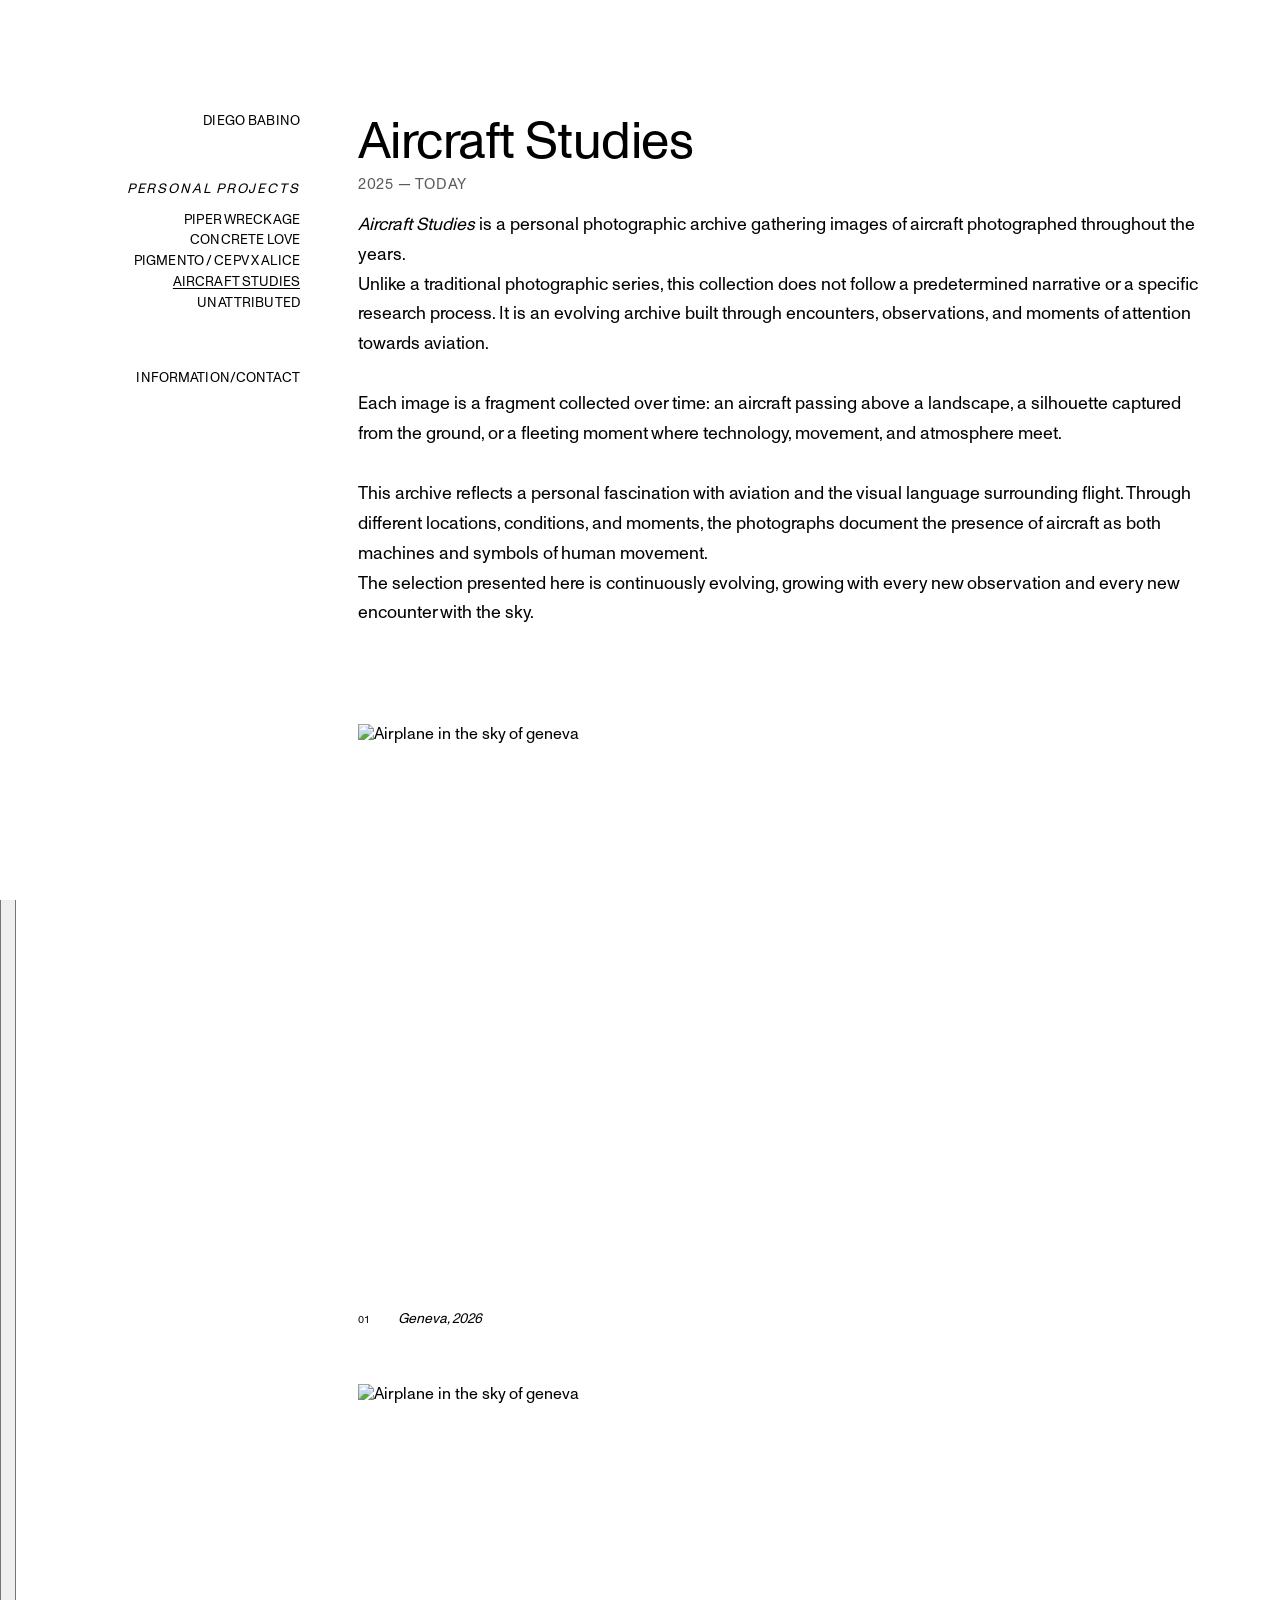
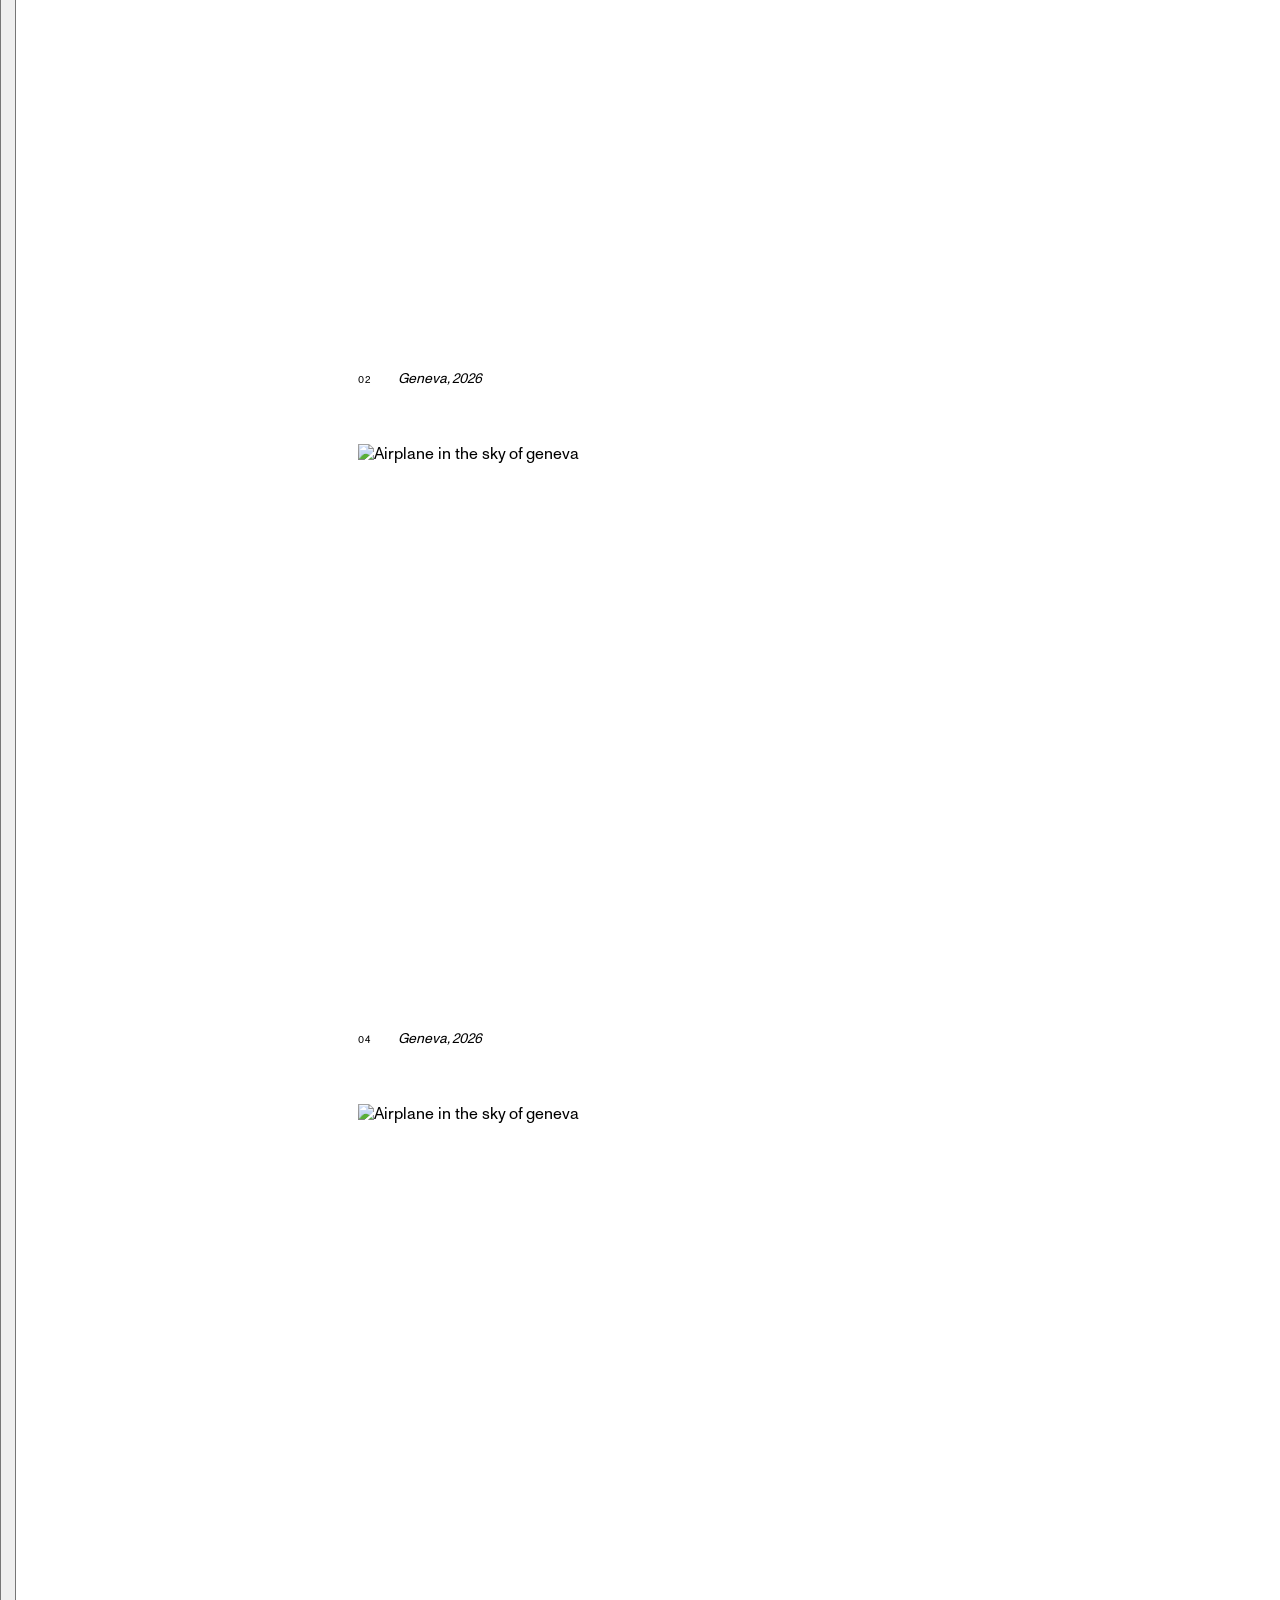
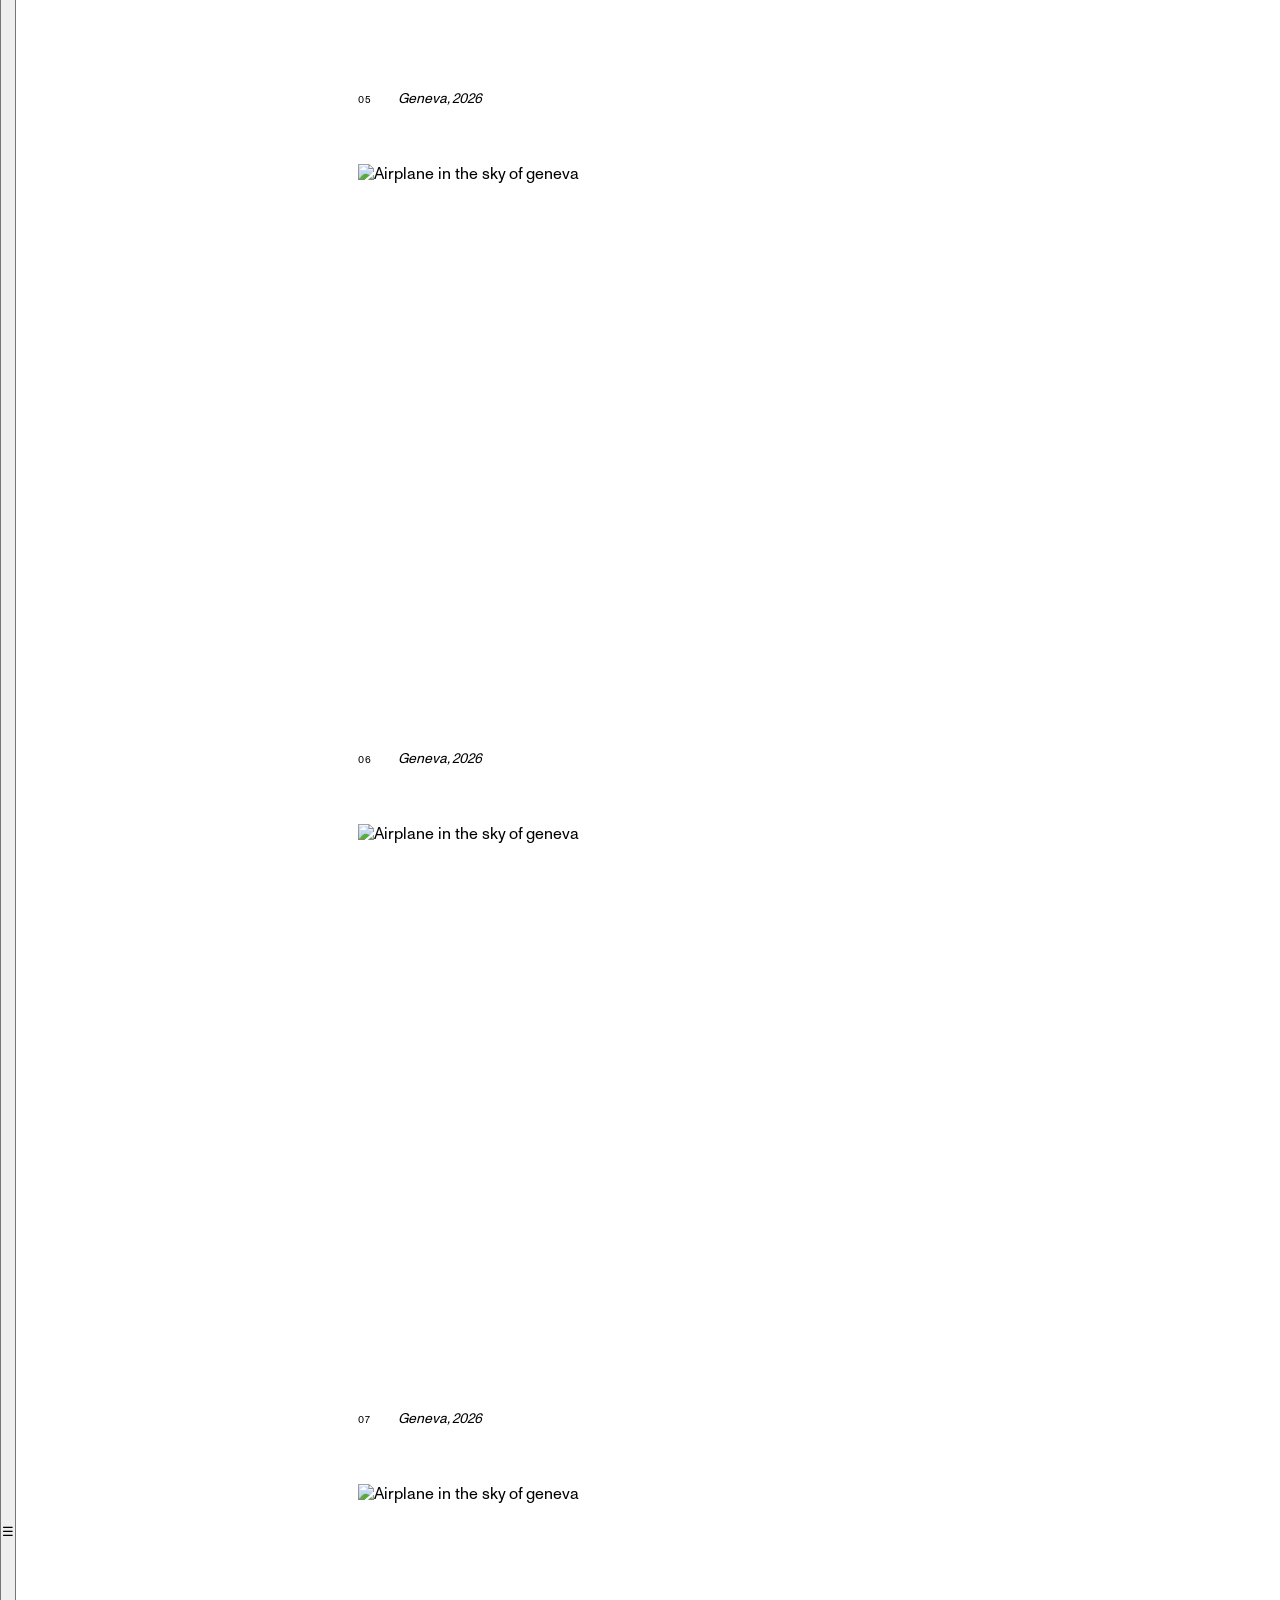
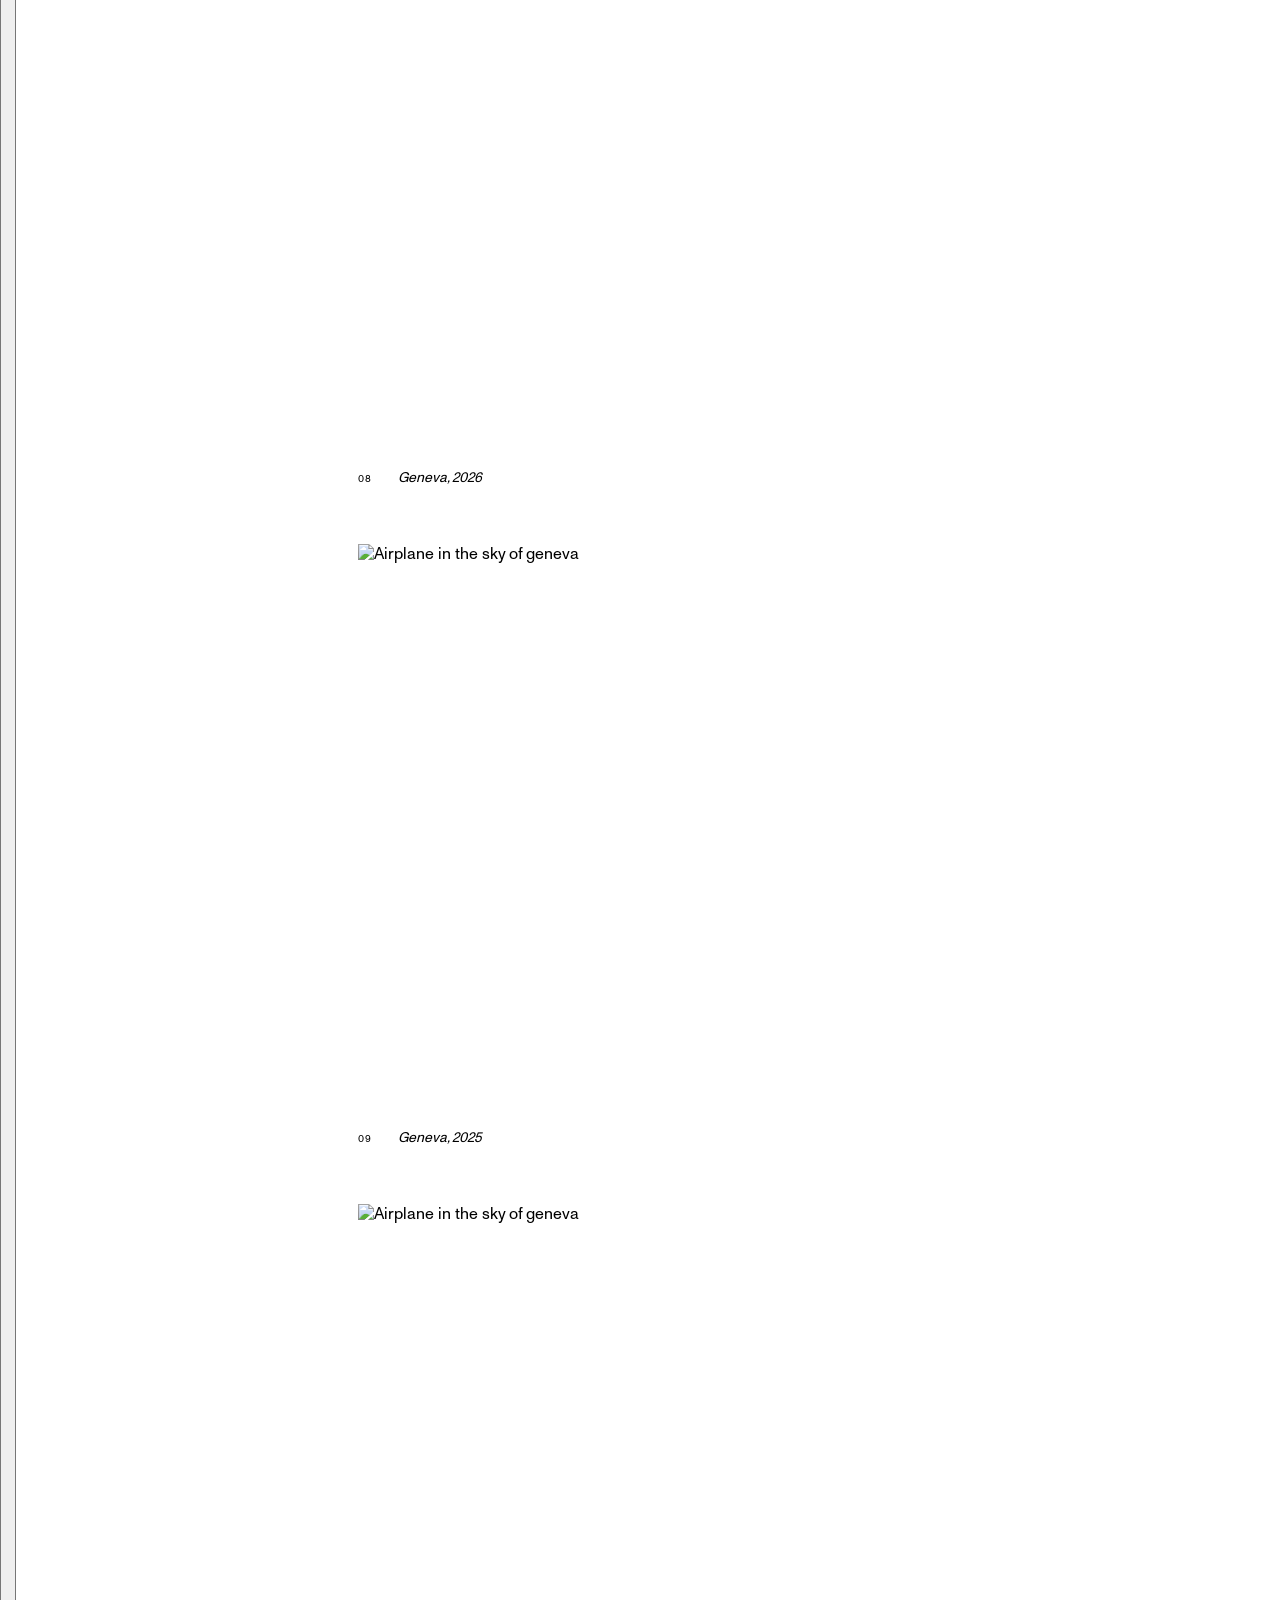
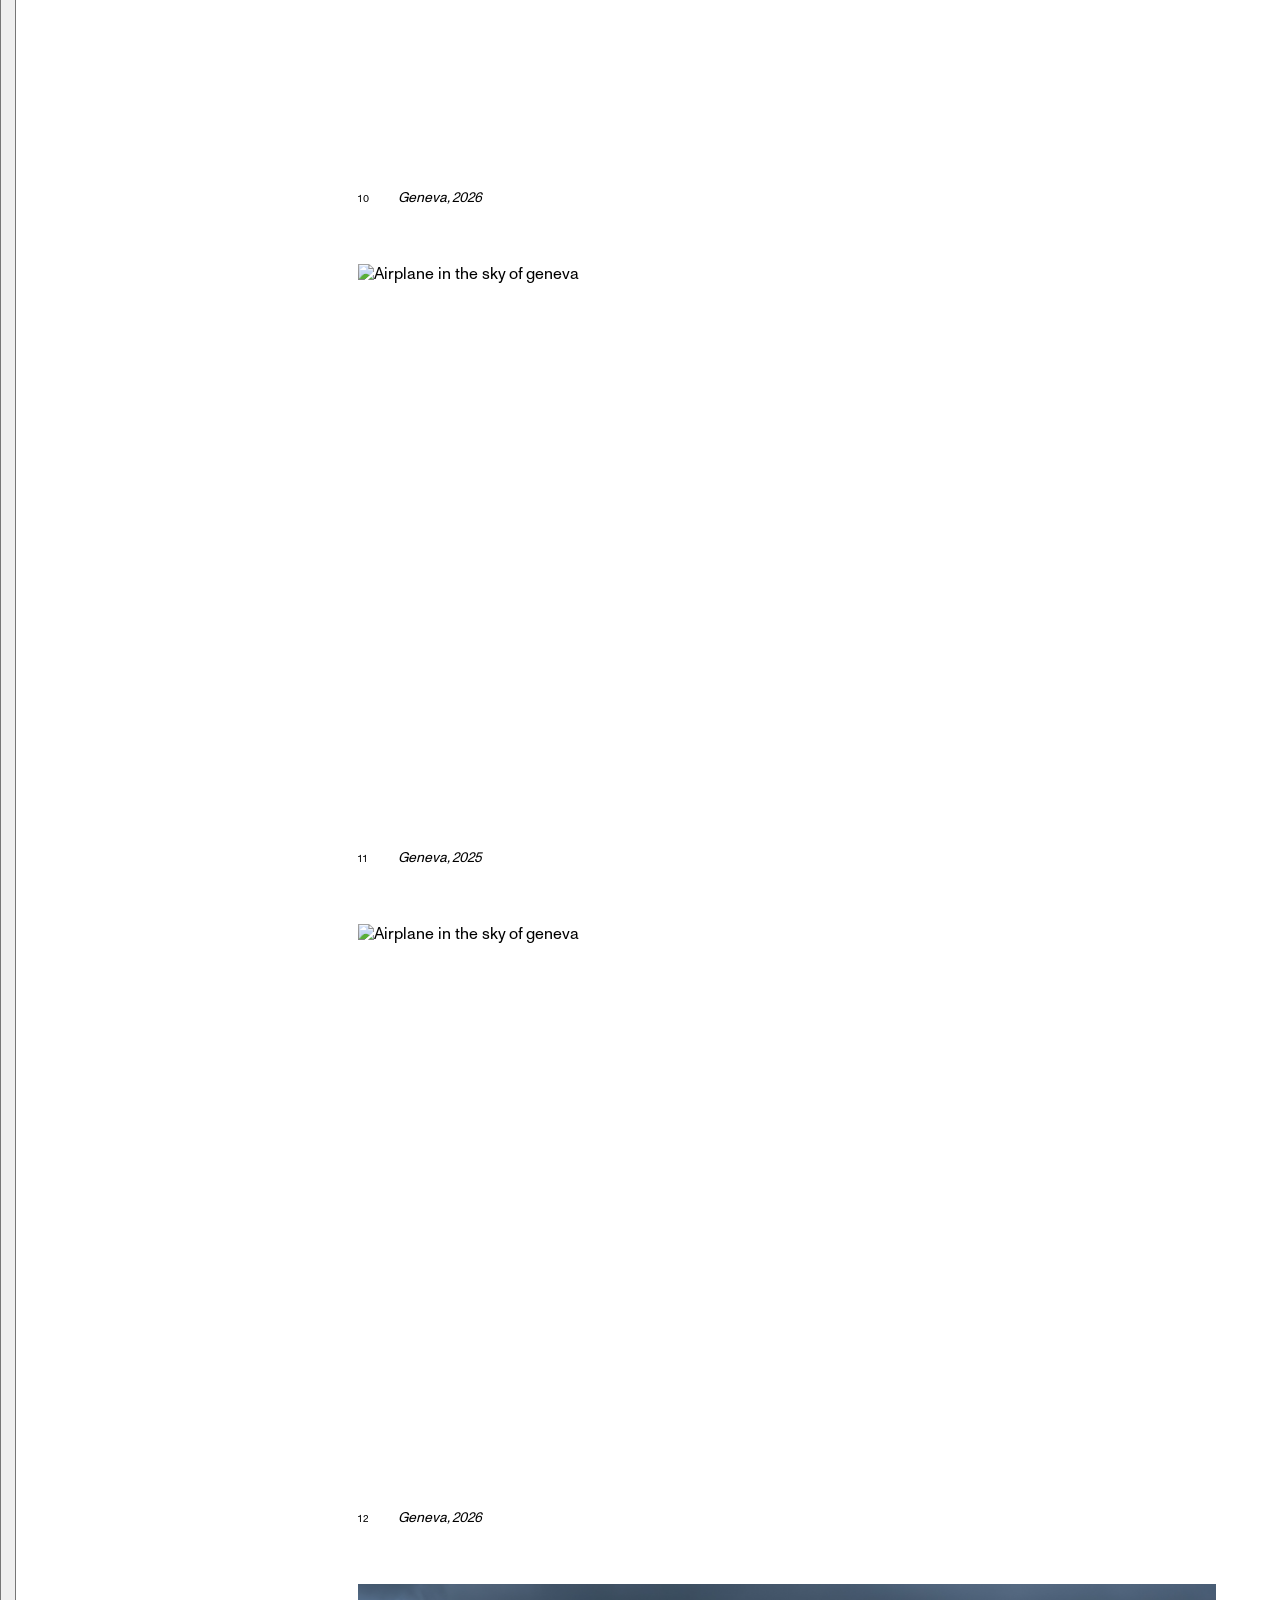
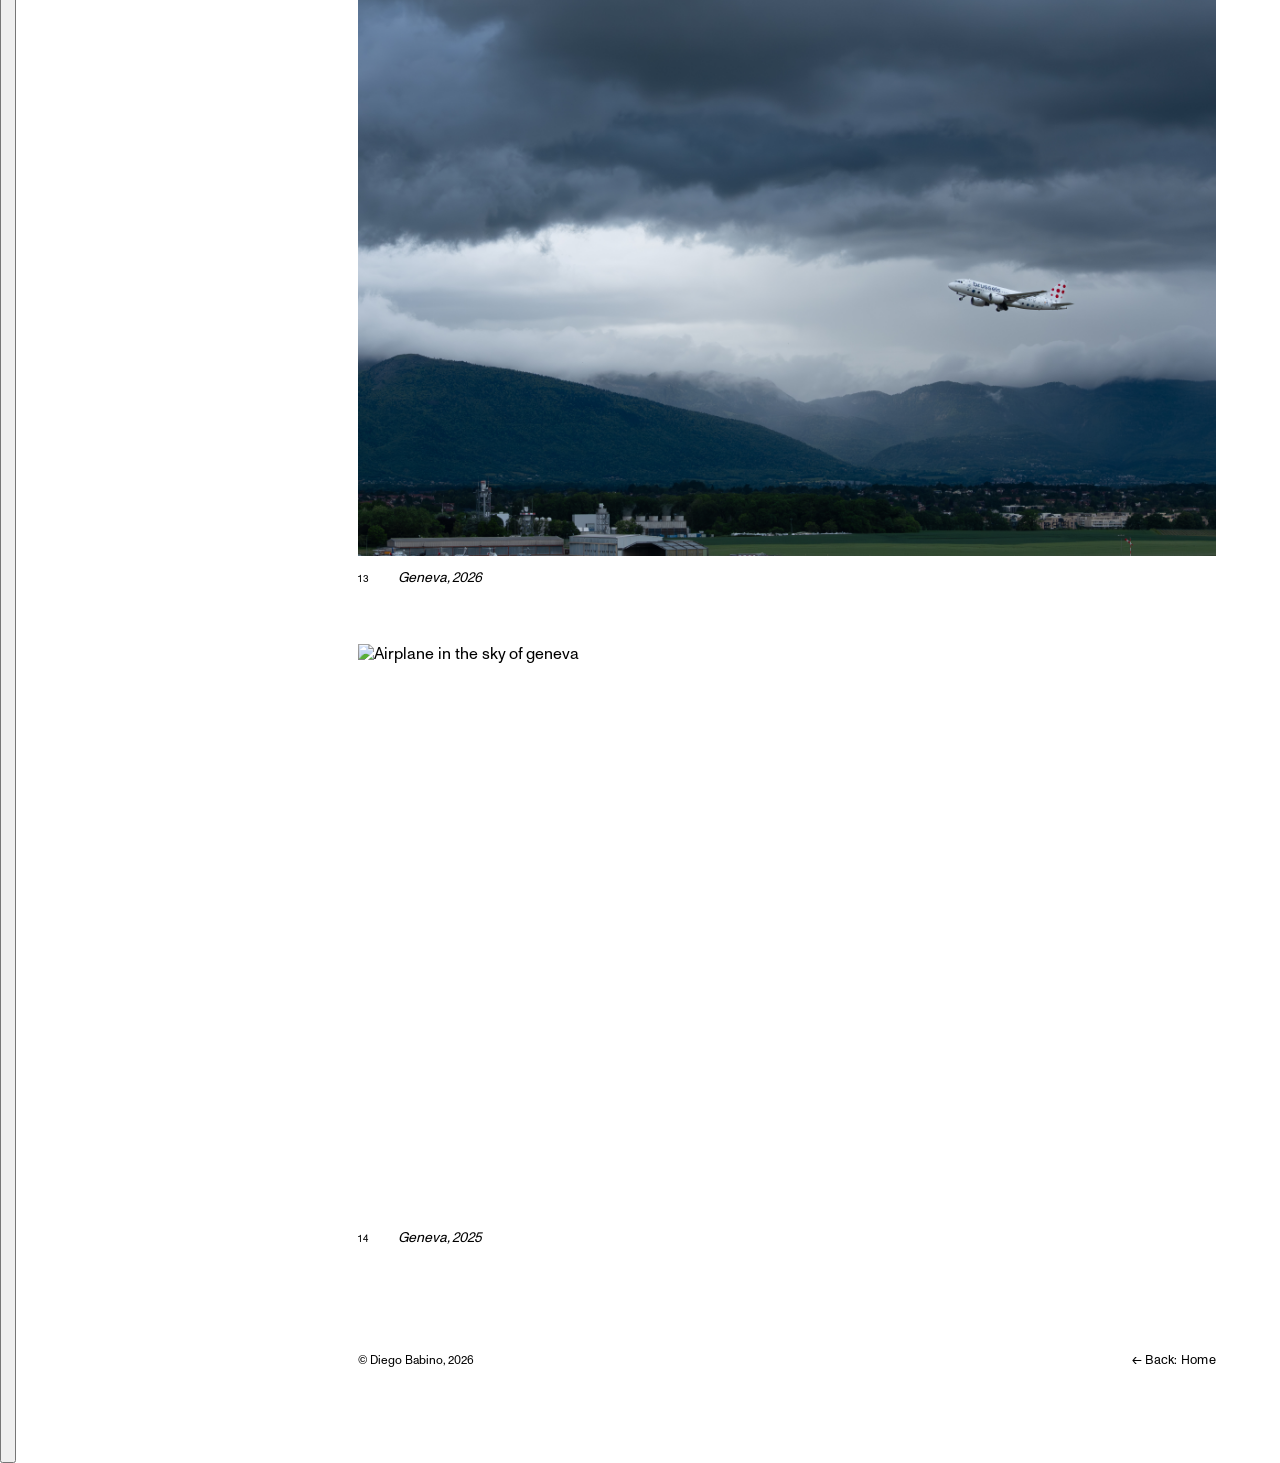
==== aircraft_studies.html @ 3a49152a "update3" ====
<!DOCTYPE html>
<html lang="en">

<head>
    <meta charset="UTF-8" />
    <meta name="viewport" content="width=device-width, initial-scale=1.0" />
    <link rel="icon" href="/IMG/favicon.ico" type="image/x-icon">

    <title>Diego Babino / Aircraft Studies — Personal aviation archive</title>

    <meta name="description"
        content="Aircraft Studies is a personal photographic archive by Diego Babino documenting aircraft observed and photographed over time. A collection of images exploring aviation as a visual encounter between machines, movement, and landscapes." />

    <meta name="keywords"
        content="Aircraft Studies, Diego Babino, aviation photography, aircraft photography, plane spotting, aircraft archive, airplane photography, flight photography, aviation history, Geneva Airport, Geneva aviation, Swiss photographer, visual archive, aircraft observation, aviation culture" />

    <meta name="author" content="Diego Babino" />

    <meta property="og:title" content="Aircraft Studies — Personal aviation archive by Diego Babino" />
    <meta property="og:description"
        content="A personal archive of aircraft photographs collected over time, documenting encounters with aviation through different locations, moments, and perspectives." />
    <meta property="og:type" content="article" />
    <meta property="og:url" content="https://ushinaya.com/aircraft_studies.html" />
    <meta property="og:image" content="https://ushinaya.com/IMG/aircraftStudies/08.jpg" />

    <meta name="twitter:card" content="summary_large_image" />
    <meta name="twitter:title" content="Aircraft Studies — Personal aviation archive by Diego Babino" />
    <meta name="twitter:description"
        content="A photographic archive documenting aircraft encounters, plane spotting moments, and the visual presence of aviation over time." />
    <meta name="twitter:image" content="https://ushinaya.com/IMG/aircraftStudies/08.jpg" />

    <link rel="stylesheet" href="style.css" />
</head>

<body>

    <!-- LEFT NAV -->
    <button class="menu-toggle">☰</button>
    <div id="nav-container"></div>



    <main class="main">

        <header class="project-header">
            <h1 class="project-title">Aircraft Studies</h1>
            <p class="project-year">2025 — Today</p>

            <br>

            <section class="project-intro" style="font-family: font;">
                <p>
                    <i>Aircraft Studies</i> is a personal photographic archive gathering
                    images of aircraft photographed throughout the years.

                    <br>

                    Unlike a traditional photographic series, this collection does not
                    follow a predetermined narrative or a specific research process.
                    It is an evolving archive built through encounters, observations,
                    and moments of attention towards aviation.

                    <br><br>

                    Each image is a fragment collected over time: an aircraft passing
                    above a landscape, a silhouette captured from the ground, or a
                    fleeting moment where technology, movement, and atmosphere meet.

                    <br><br>

                    This archive reflects a personal fascination with aviation and the
                    visual language surrounding flight. Through different locations,
                    conditions, and moments, the photographs document the presence of
                    aircraft as both machines and symbols of human movement.

                    <br>

                    The selection presented here is continuously evolving, growing with
                    every new observation and every new encounter with the sky.
                </p>
            </section>
        </header>

        <div class="photo-series">

            <figure class="photo-block photo-block--full">
                <img src="/IMG/aircraftStudies/1.jpg" alt="Airplane in the sky of geneva" loading="lazy" />
                <figcaption>
                    <span class="caption-num">01</span>
                    <span class="caption-text">Geneva, 2026</span>
                </figcaption>
            </figure>

            <figure class="photo-block photo-block--full">
                <img src="/IMG/aircraftStudies/2.jpg" alt="Airplane in the sky of geneva" loading="lazy" />
                <figcaption>
                    <span class="caption-num">02</span>
                    <span class="caption-text">Geneva, 2026</span>
                </figcaption>
            </figure>

            <figure class="photo-block photo-block--full">
                <img src="/IMG/aircraftStudies/4.jpg" alt="Airplane in the sky of geneva" loading="lazy" />
                <figcaption>
                    <span class="caption-num">04</span>
                    <span class="caption-text">Geneva, 2026</span>
                </figcaption>
            </figure>

            <figure class="photo-block photo-block--full">
                <img src="/IMG/aircraftStudies/5.jpg" alt="Airplane in the sky of geneva" loading="lazy" />
                <figcaption>
                    <span class="caption-num">05</span>
                    <span class="caption-text">Geneva, 2026</span>
                </figcaption>
            </figure>

            <figure class="photo-block photo-block--full">
                <img src="/IMG/aircraftStudies/6.jpg" alt="Airplane in the sky of geneva" loading="lazy" />
                <figcaption>
                    <span class="caption-num">06</span>
                    <span class="caption-text">Geneva, 2026</span>
                </figcaption>
            </figure>

            <figure class="photo-block photo-block--full">
                <img src="/IMG/aircraftStudies/7.jpg" alt="Airplane in the sky of geneva" loading="lazy" />
                <figcaption>
                    <span class="caption-num">07</span>
                    <span class="caption-text">Geneva, 2026</span>
                </figcaption>
            </figure>

            <figure class="photo-block photo-block--full">
                <img src="/IMG/aircraftStudies/8.jpg" alt="Airplane in the sky of geneva" loading="lazy" />
                <figcaption>
                    <span class="caption-num">08</span>
                    <span class="caption-text">Geneva, 2026</span>
                </figcaption>
            </figure>

            <figure class="photo-block photo-block--full">
                <img src="/IMG/aircraftStudies/9.jpg" alt="Airplane in the sky of geneva" loading="lazy" />
                <figcaption>
                    <span class="caption-num">09</span>
                    <span class="caption-text">Geneva, 2025</span>
                </figcaption>
            </figure>

            <figure class="photo-block photo-block--full">
                <img src="/IMG/aircraftStudies/10.jpg" alt="Airplane in the sky of geneva" loading="lazy" />
                <figcaption>
                    <span class="caption-num">10</span>
                    <span class="caption-text">Geneva, 2026</span>
                </figcaption>
            </figure>

            <figure class="photo-block photo-block--full">
                <img src="/IMG/aircraftStudies/11.jpg" alt="Airplane in the sky of geneva" loading="lazy" />
                <figcaption>
                    <span class="caption-num">11</span>
                    <span class="caption-text">Geneva, 2025</span>
                </figcaption>
            </figure>

            <figure class="photo-block photo-block--full">
                <img src="/IMG/aircraftStudies/15.jpg" alt="Airplane in the sky of geneva" loading="lazy" />
                <figcaption>
                    <span class="caption-num">12</span>
                    <span class="caption-text">Geneva, 2026</span>
                </figcaption>
            </figure>

            </figure>
            <figure class="photo-block photo-block--full">
                <img src="/IMG/aircraftStudies/23.jpg" alt="Airplane in the sky of geneva" loading="lazy" />
                <figcaption>
                    <span class="caption-num">13</span>
                    <span class="caption-text">Geneva, 2026</span>
                </figcaption>
            </figure>
            <figure class="photo-block photo-block--full">
                <img src="/IMG/aircraftStudies/24.png" alt="Airplane in the sky of geneva" loading="lazy" />
                <figcaption>
                    <span class="caption-num">14</span>
                    <span class="caption-text">Geneva, 2025</span>
                </figcaption>
            </figure>
        </div>


        <footer class="project-footer">
            <span>© Diego Babino, 2026</span>
            <a href="index.html" class="next-project">← Back: Home</a>
        </footer>

    </main>

</body>
<script src="main.js"></script>

</html>
---- style.css ----
/* ─────────────────────────────────────────────
   DIEGO ROTA — PORTFOLIO
   Editorial minimal. Inspired by Pieter Hugo.
   ───────────────────────────────────────────── */

@font-face {
  font-family: font; /* set name */
  src: url(/font/MonumentGrotesk-Regular.otf); /* url of the font */
}
* {
   font-family: font;
}
:root {
  --bg: #ffffff;
  --fg: #000000;
  --fg-muted: #000000;
  --fg-year: #5c5b5b;
  --fg-faint: #000000;
  --accent: #000000;
  --nav-width: 300px;
  --gap: 2rem;
}

*, *::before, *::after {
  box-sizing: border-box;
  margin: 0;
  padding: 0;
}

html {
  font-size: 16px;
  scroll-behavior: smooth;
}

p {
  font-family: font;
}

body {
  background: var(--bg);
  color: var(--fg);
  font-family: font;
  font-weight: 300;
  display: flex;
  min-height: 100vh;
}

/* ── IMAGES ─────────────────────────────────── */
img {
  display: block;
  width: 100%;
  height: auto;
  object-fit: cover;
}

a {
  color: inherit;
  text-decoration: none;
}

/* ── SIDENAV ─────────────────────────────────── */
.sidenav {
position: fixed;
top: 0;
left: 0;
width: var(--nav-width);
height: 100vh;
padding-top:7rem;
display: flex;
flex-direction: column;
background: var(--bg);
z-index: 100;
overflow-y: auto;
align-items: flex-end;
justify-content: flex-start;
}

.sidenav__top {
  margin-bottom: 3rem;
text-align: right;
 
}

p {
  font-size: 1.10rem;
}

.sidenav__name {
  display: block;
  font-family: font;
  font-size: 0.85rem;
  font-weight: 500;
  letter-spacing: 0.01em;
  line-height: 1.2;
  color: var(--fg);
  margin-bottom: 0.25rem;
 text-align: right;
 
  
}

.sidenav__name:hover {
  opacity: 0.6;
}

.sidenav__title {
  font-family: font;
    font-size: 0.85rem;
  color: var(--fg-muted);
  text-transform: uppercase;
  letter-spacing: 0.12em;
  font-weight: 400;

}

.sidenav__projects,
.sidenav__meta {
  list-style: none;
}

.sidenav__projects {
  flex: 1;
text-align: right;
}

.sidenav__section-label {
   font-size: 0.85rem;
  text-transform: uppercase;
  letter-spacing: 0.14em;
  color: var(--fg-faint);
  font-weight: 400;
  margin-bottom: 0.75rem;
    font-style: italic;
}

.sidenav__projects li a,
.sidenav__meta li a {
  display: block;
  font-family: font;
    font-size: 0.85rem;
  color: var(--fg-muted);
    padding: 0.15rem 0;
  font-weight: 300;
  letter-spacing: 0.01em;
  transition: color 0.15s ease;
}

.sidenav__projects li a:hover,
.sidenav__meta li a:hover {
  color: var(--fg-year);
}

.sidenav__projects li a.active,
.sidenav__meta li a.active {
  color: var(--fg);
  font-weight: 400;
}

.sidenav__meta {
  margin-top: auto;
  padding-top: 2rem;

}

.sidenav a.active {
  text-decoration: underline;
  text-underline-offset: 0.15em;
}
/* ── MAIN ─────────────────────────────────────── */
.main {
  margin-left: var(--nav-width);
  flex: 1;
  padding: 3.5rem 5vw 6rem calc(2vw + 1rem);
  max-width: 1200px;
  padding-top: 7rem;
  
}

/* ── PROJECT HEADER ─────────────────────────── */
.project-header {
  margin-bottom: 1.5rem;
}

.project-title {
  font-family: font;
  font-size: clamp(2rem, 4vw, 3.2rem);
  font-weight: 400;
  letter-spacing: -0.01em;
  line-height: 1.1;
  color: var(--fg);
}

.project-year {
  font-family: font;
  font-size: 0.95rem;
  color: var(--fg-year);
  margin-top: 0.4rem;
  letter-spacing: 0.06em;
  text-transform: uppercase;
}

/* ── PROJECT INTRO ─────────────────────────── */
.project-intro {
  max-width: 1280px;
  margin-bottom: 3.5rem;
  padding-bottom: 2.5rem;

  font-family: font;
}

.project-intro p {
  font-family: font;
  font-size: 1.1rem;
  line-height: 1.7;
  color: var(--fg-muted);
  
}


/* ── PHOTO SERIES ─────────────────────────── */
.photo-series {
  display: flex;
  flex-direction: column;
  gap: 3.5rem;
  align-items: left;

}

.vertical-block {
  display:flex;
  flex-direction:row;
  gap: 4rem;
}

/* ── PHOTO BLOCKS ─────────────────────────── */
.photo-block {
  display: flex;
  flex-direction: column;
 
}

.photo-block img {
  transition: opacity 0.3s ease;
}

.photo-block img:hover {
  opacity: 0.7;
}

/* Full width */
.photo-block--full {
  width: 100%;
}

.photo-block--full img {
  aspect-ratio: 3/2;
  
}

/* Medium, left-aligned */
.photo-block--medium {
  width: 62%;
}

.photo-block--medium img {
  aspect-ratio: 4/3;
}

/* Medium, right-aligned */
.photo-block--medium.offset-right {
  align-self: flex-end;
}

/* Portrait */
.photo-block--portrait {
  width: 47%;
  align-self: left;

}

/* Portrait */
.photo-block--portrait-- {
  width: 47%;
  align-self: left;

}

.photo-block--portrait img {
  aspect-ratio: 3/4;
  
}

/* Wide (between full and medium) */
.photo-block--wide {
  width: 80%;
}

.photo-block--wide img {
  aspect-ratio: 16/9;
}

/* ── CAPTIONS ─────────────────────────────── */
figcaption {
  display: flex;
  align-items: baseline;
  gap: 1rem;
  margin-top: 0.75rem;
}

.caption-num {
  font-family: font;
  font-size: 0.65rem;
  color: var(--fg-faint);
  letter-spacing: 0.1em;
  font-weight: 400;
  min-width: 1.5rem;
}

.caption-text {
  font-family: font;
  font-size: 0.88rem;
  color: var(--fg-muted);
  font-style: italic;
  line-height: 1.4;
}

/* ── PROJECT FOOTER ─────────────────────── */
.project-footer {
  margin-top: 5rem;
  padding-top: 1.5rem;
 
  display: flex;
  justify-content: space-between;
  align-items: center;
  font-family: font;
  font-size: 0.75rem;
  color: var(--fg-faint);
}

.next-project {
  color: var(--fg);
  font-size: 0.8rem;
  letter-spacing: 0.02em;
  transition: opacity 0.15s;
}

.next-project:hover {
  opacity: 0.5;
}

/* ── INFO PAGE ─────────────────────────────── */
.main--info {
  padding-top: 4rem;
  
}

.info-grid {
  display: grid;
  grid-template-columns: 600px 1fr;
  gap: 4vw;
  align-items: start;
  
}


.info-content {
  padding-top: 2.5rem;
}

.info-section {
  margin-bottom: 2.5rem;
  padding-bottom: 2rem;
 
}

.info-section:last-child {
  border-bottom: none;
}

.info-section h2 {
  font-family: font;
  font-size: 2rem;
  font-weight: 400;
  margin-bottom: 1rem;
  letter-spacing: -0.01em;
}

.info-section h3 {
  font-family: font;
  font-size: 1rem;
  text-transform: uppercase;
  letter-spacing: 0.14em;
  color: var(--fg-faint);
  font-weight: 400;
  margin-bottom: 0.8rem;
  font-style: underline;
  
}

.info-section p {
  font-family: font;
  font-size: 1.05rem;
  line-height: 1.75;
  color: var(--fg-muted);
  max-width: 500px;
  margin-bottom: 0.75rem;
}

.info-section p:last-child {
  margin-bottom: 0;
}

.info-list {
  list-style: none;
  font-family: font;
  font-size: 1rem;
  color: var(--fg-muted);
  line-height: 1.85;
}

.info-section--contact a {
  font-family: font;
  font-size: 0.9rem;
  color: var(--fg);
  font-weight: 300;
 
  padding-bottom: 1px;
  transition: border-color 0.15s, opacity 0.15s;
}

.info-section--contact a:hover {
  opacity: 0.5;
  border-color: transparent;
}

.info-section--note p {
  font-size: 0.82rem;
  color: var(--fg-faint);
  font-style: italic;
}

/* ── SCROLL FADE IN ─────────────────────────── */
.photo-block {
  opacity: 0;
  transform: translateY(18px);
  animation: fadeUp 0.6s ease forwards;
}

.photo-block:nth-child(1) { animation-delay: 0.05s; }
.photo-block:nth-child(2) { animation-delay: 0.15s; }
.photo-block:nth-child(3) { animation-delay: 0.25s; }
.photo-block:nth-child(4) { animation-delay: 0.35s; }
.photo-block:nth-child(5) { animation-delay: 0.45s; }
.photo-block:nth-child(6) { animation-delay: 0.55s; }

@keyframes fadeUp {
  to {
    opacity: 1;
    transform: translateY(0);
  }
}

/* ── RESPONSIVE ─────────────────────────────── */
@media (max-width: 900px) {
  :root {
    --nav-width: 180px;
  }
.vertical-block,
  .photo-block--medium,
  .photo-block--portrait,
  .photo-block--wide {
    width: 100%;
    align-self: auto;
  }

  .info-grid {
    grid-template-columns: 1fr;
  }

  .info-portrait {
    max-width: 280px;
  }
}

@media (max-width: 640px) {
  body {
    flex-direction: column;
  }

  @media (max-width: 640px) {

  .sidenav {
    position: fixed;
    top: 0;
    left: -100%;
    width: 100%;
    height: 100vh;
    background: white;
    z-index: 999;
    padding: 2rem;
    transition: left 0.3s ease;
    display: flex;
    flex-direction: column;
    align-items: flex-start;
  }

  .sidenav.open {
    left: 0;
  }

  .main {
    margin-left: 0;
    padding: 2rem 1.25rem 4rem;
  }

  .menu-toggle {
    position: fixed;
    top: 1rem;
    left: 1rem;
    z-index: 1000;
    font-size: 2rem;
    cursor: pointer;
    background: none;
    border: none;
    color: black;
  }

}

  .sidenav__top {
    margin-bottom: 0;
      padding-top: 2rem;
       align-items: left;
    text-align: left;
  }
  .sidenav__name {
       align-items: left;
    text-align: left;
  }

  .sidenav__projects,
  .sidenav__meta {
    padding-top: 1rem;
    display: flex;
    flex-direction: column;
    flex-wrap: wrap;
    gap: 0.25rem 1rem;
    align-items: left;
    text-align: left;
  }

  .sidenav__section-label {
    display: none;
  }

  .sidenav__meta {
    margin-top: 0;
    padding-top: 0;
    border-top: none;
     align-items: left;
    text-align: left;
  }

  .main {
    margin-left: 0;
    padding: 5rem 1.25rem 4rem;
   
  }
}
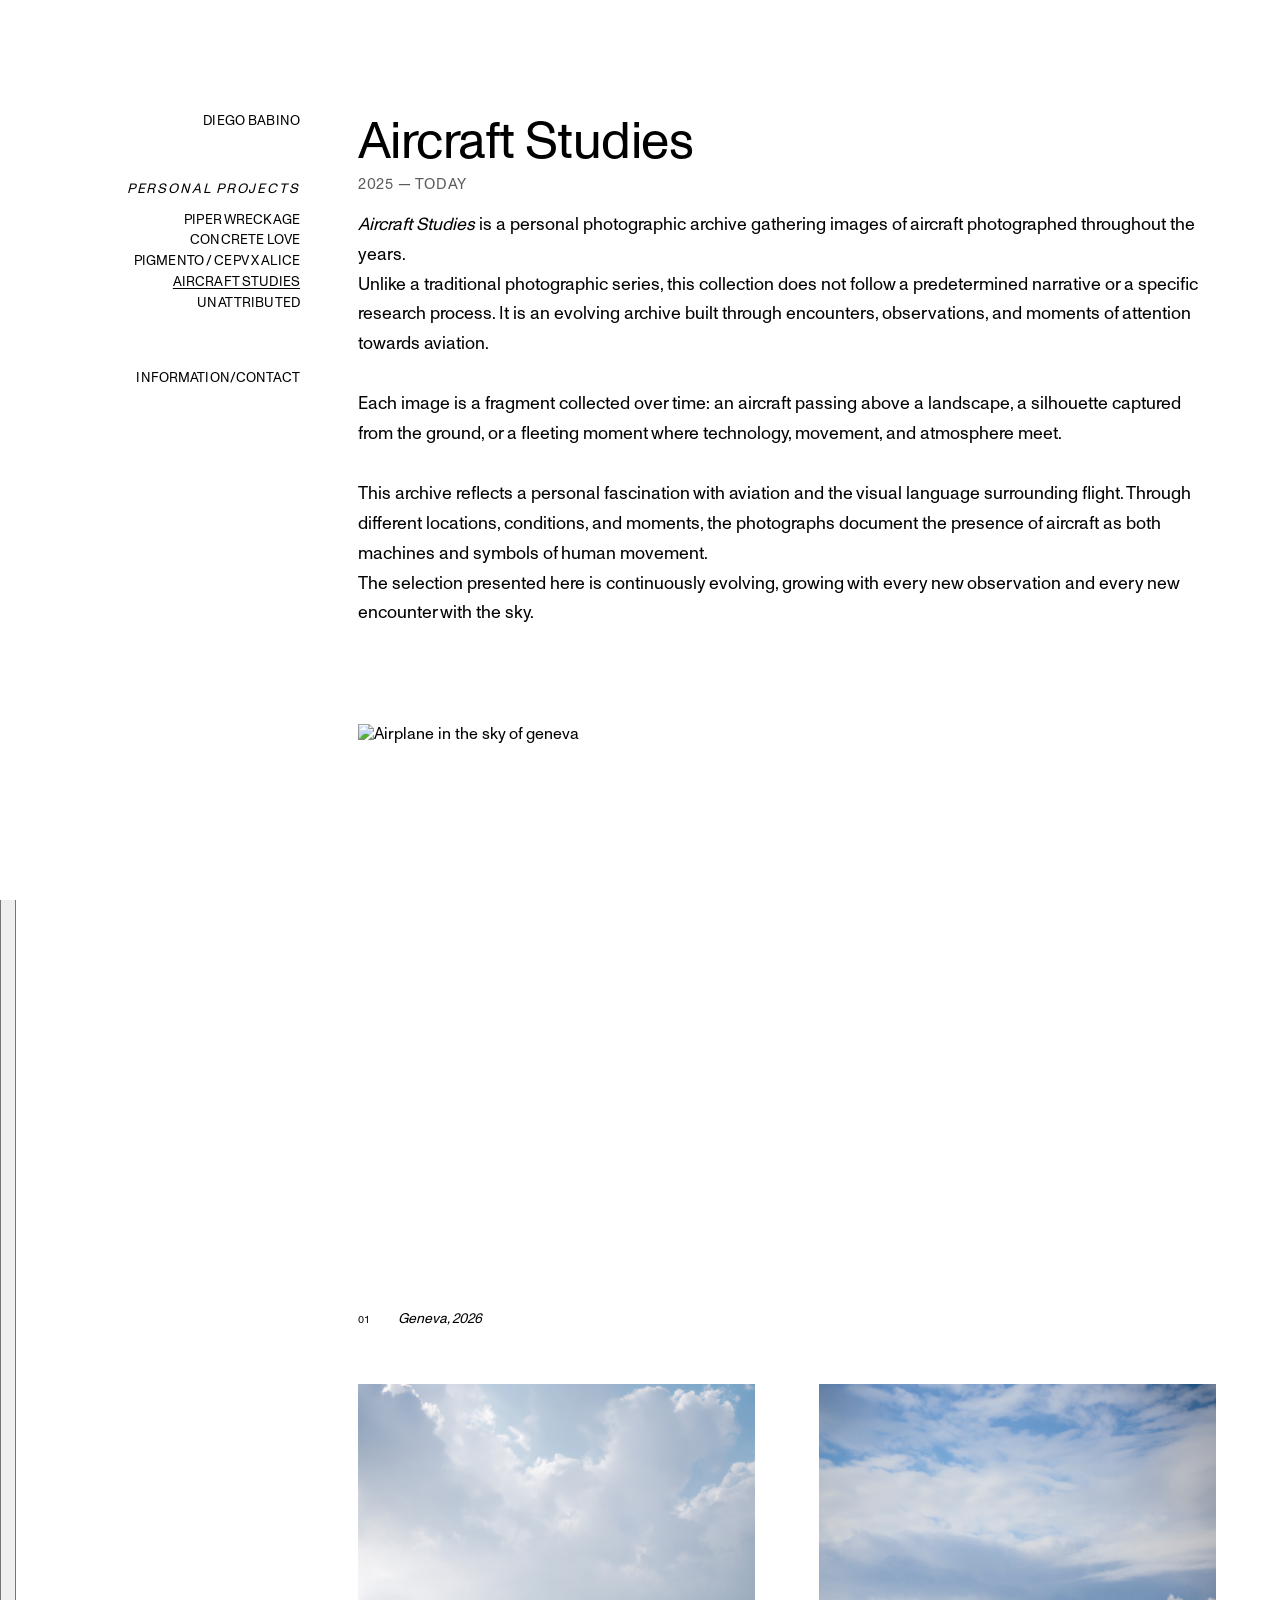
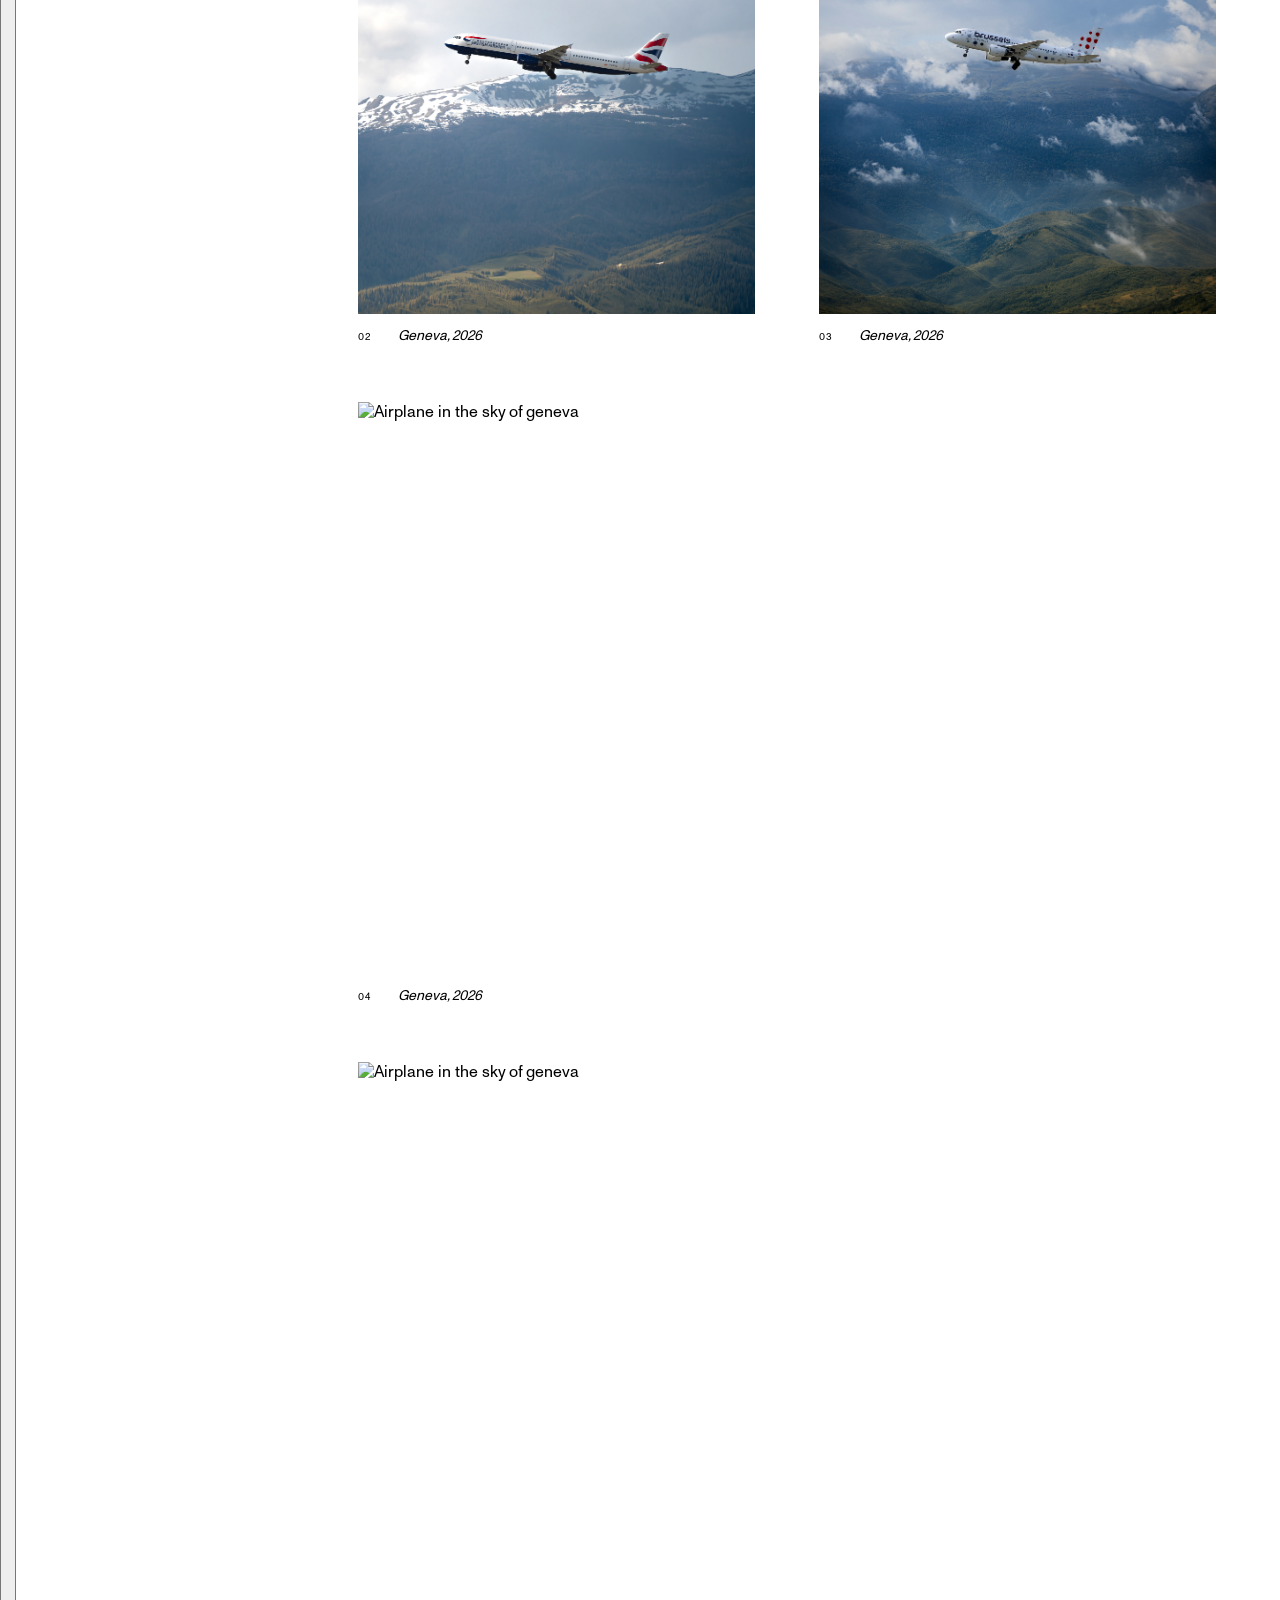
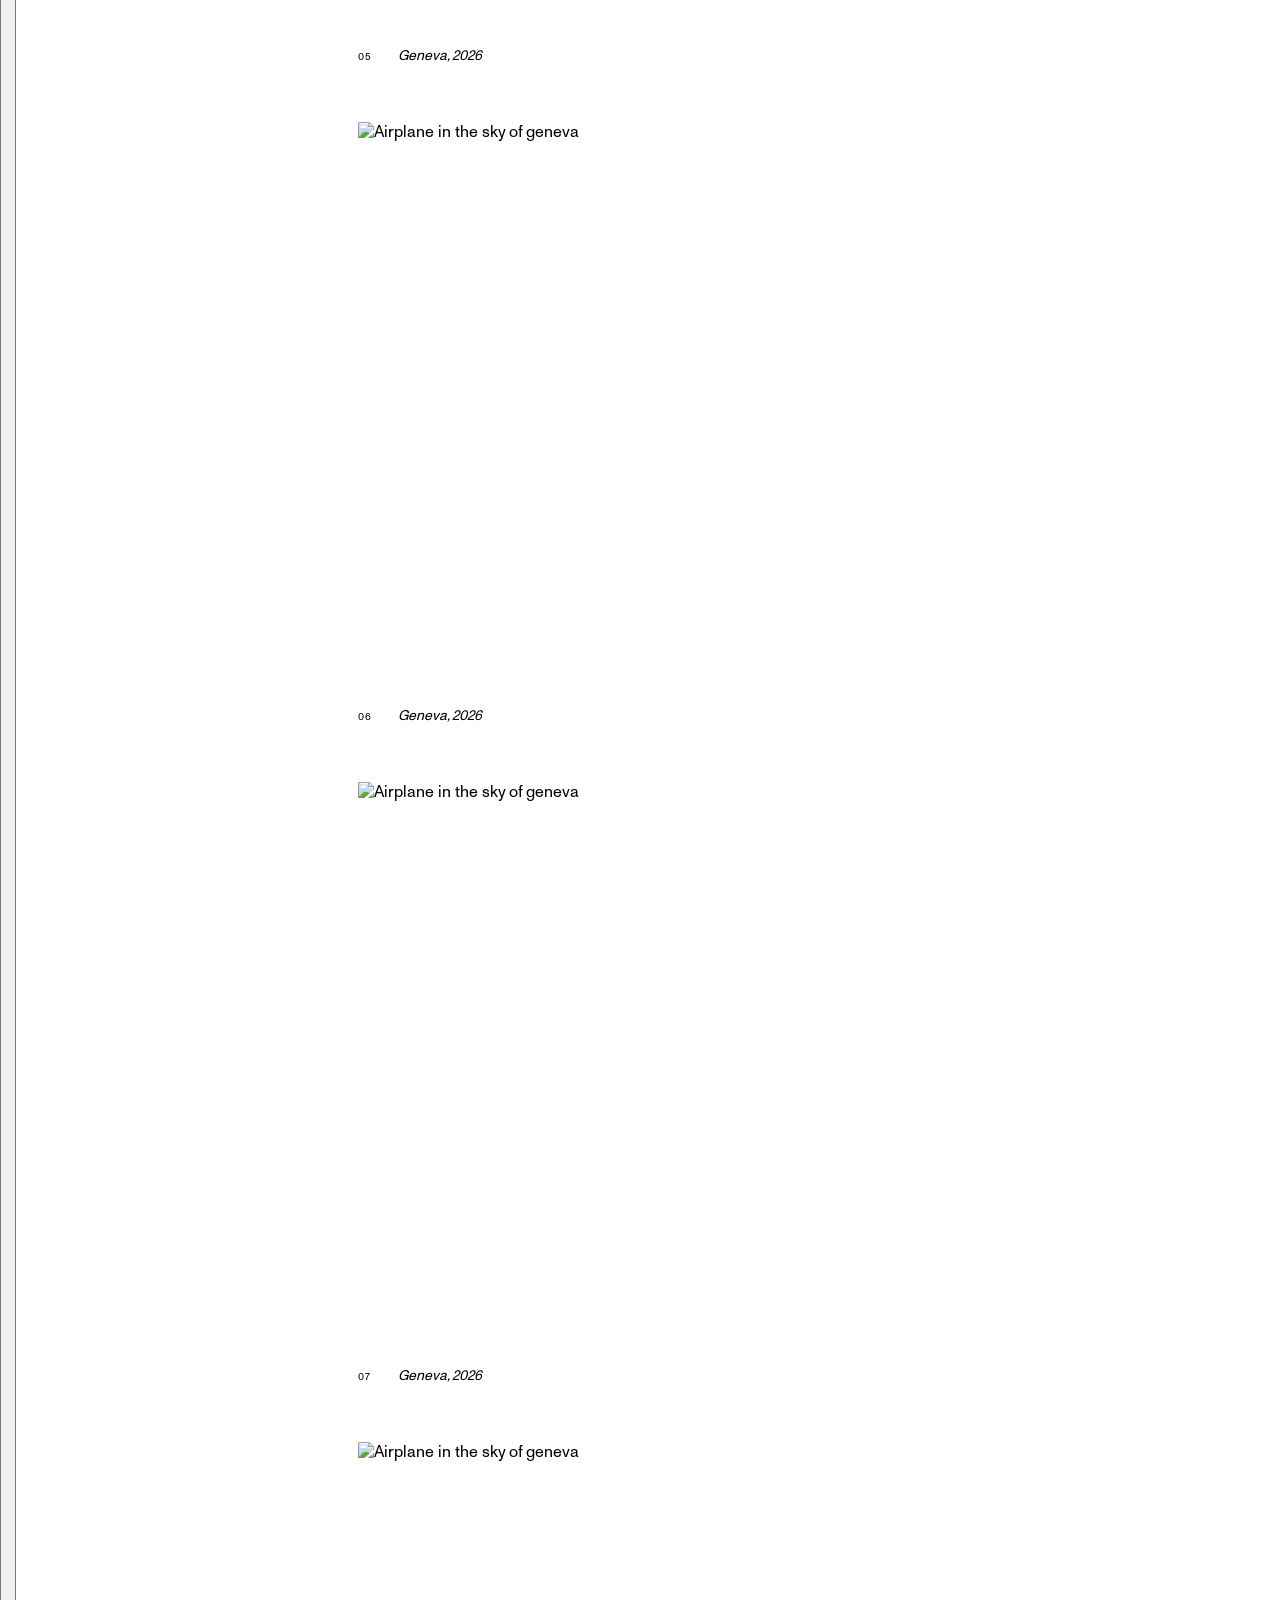
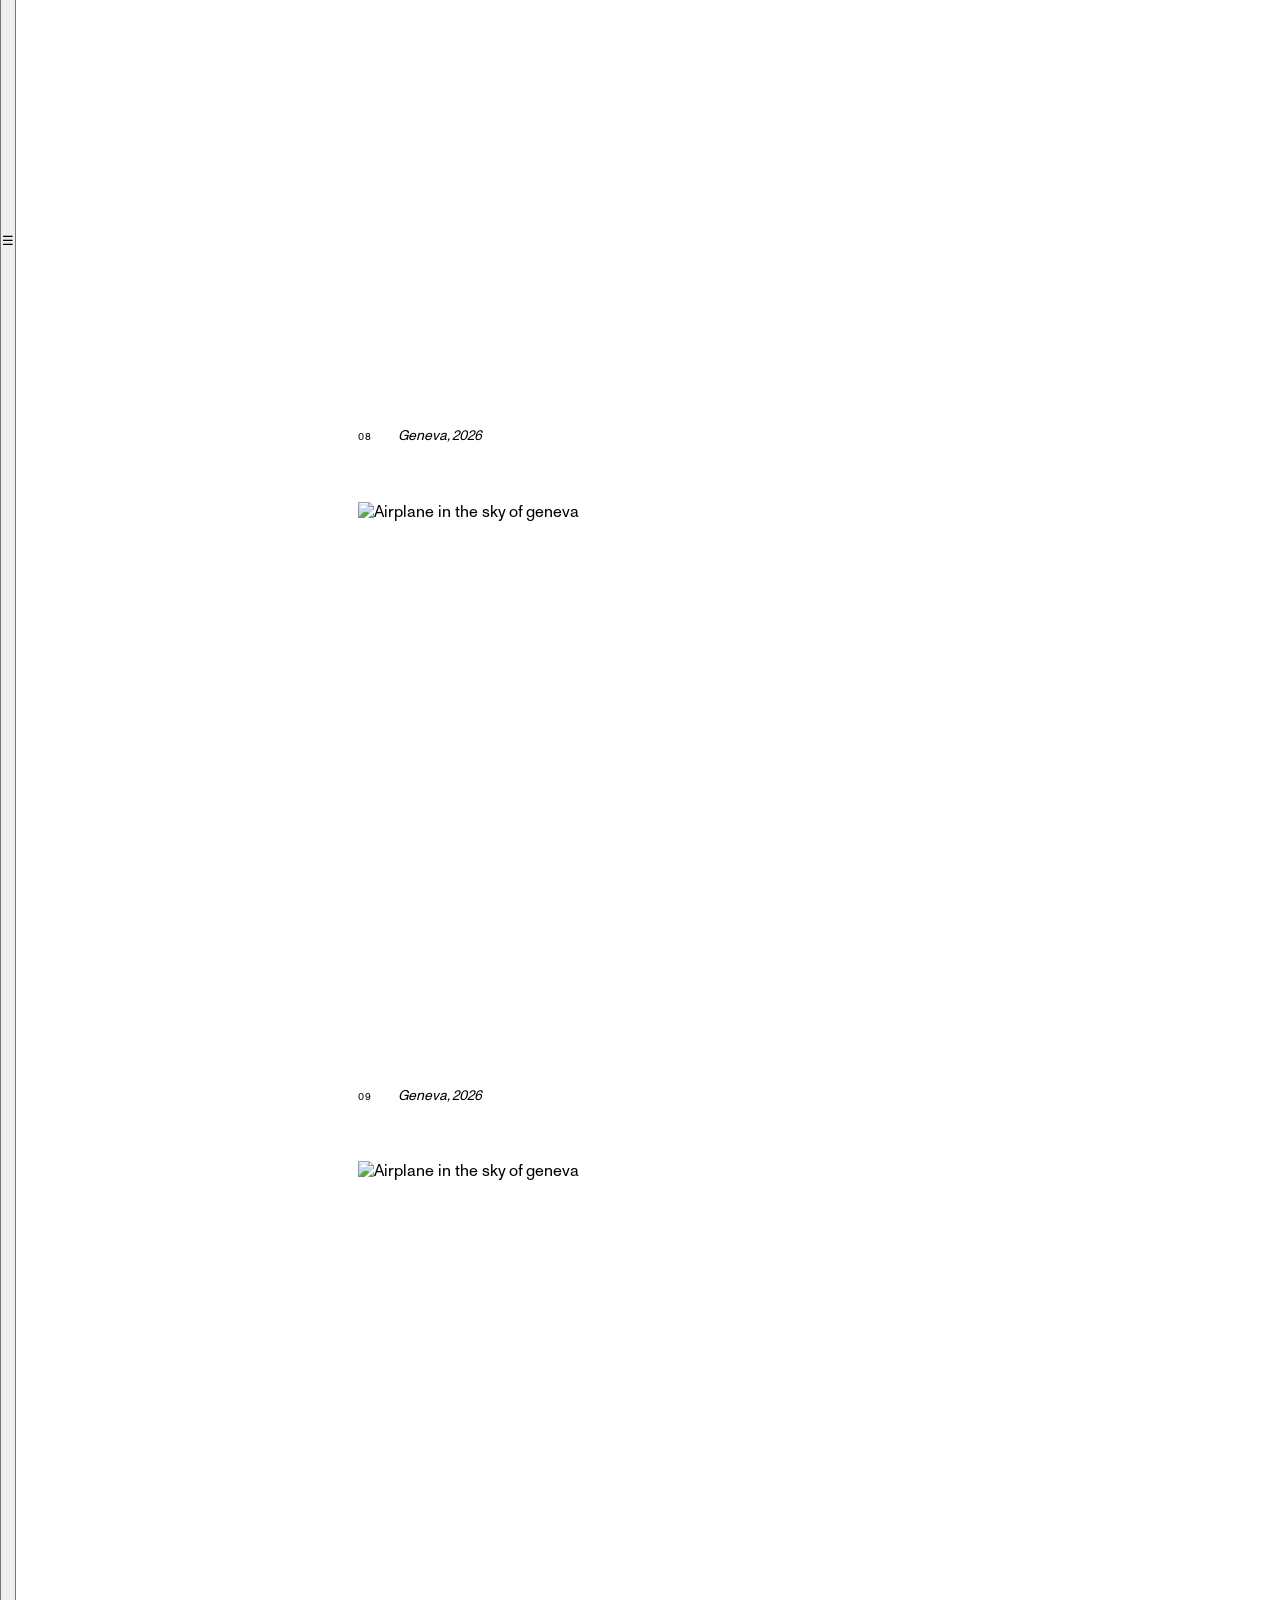
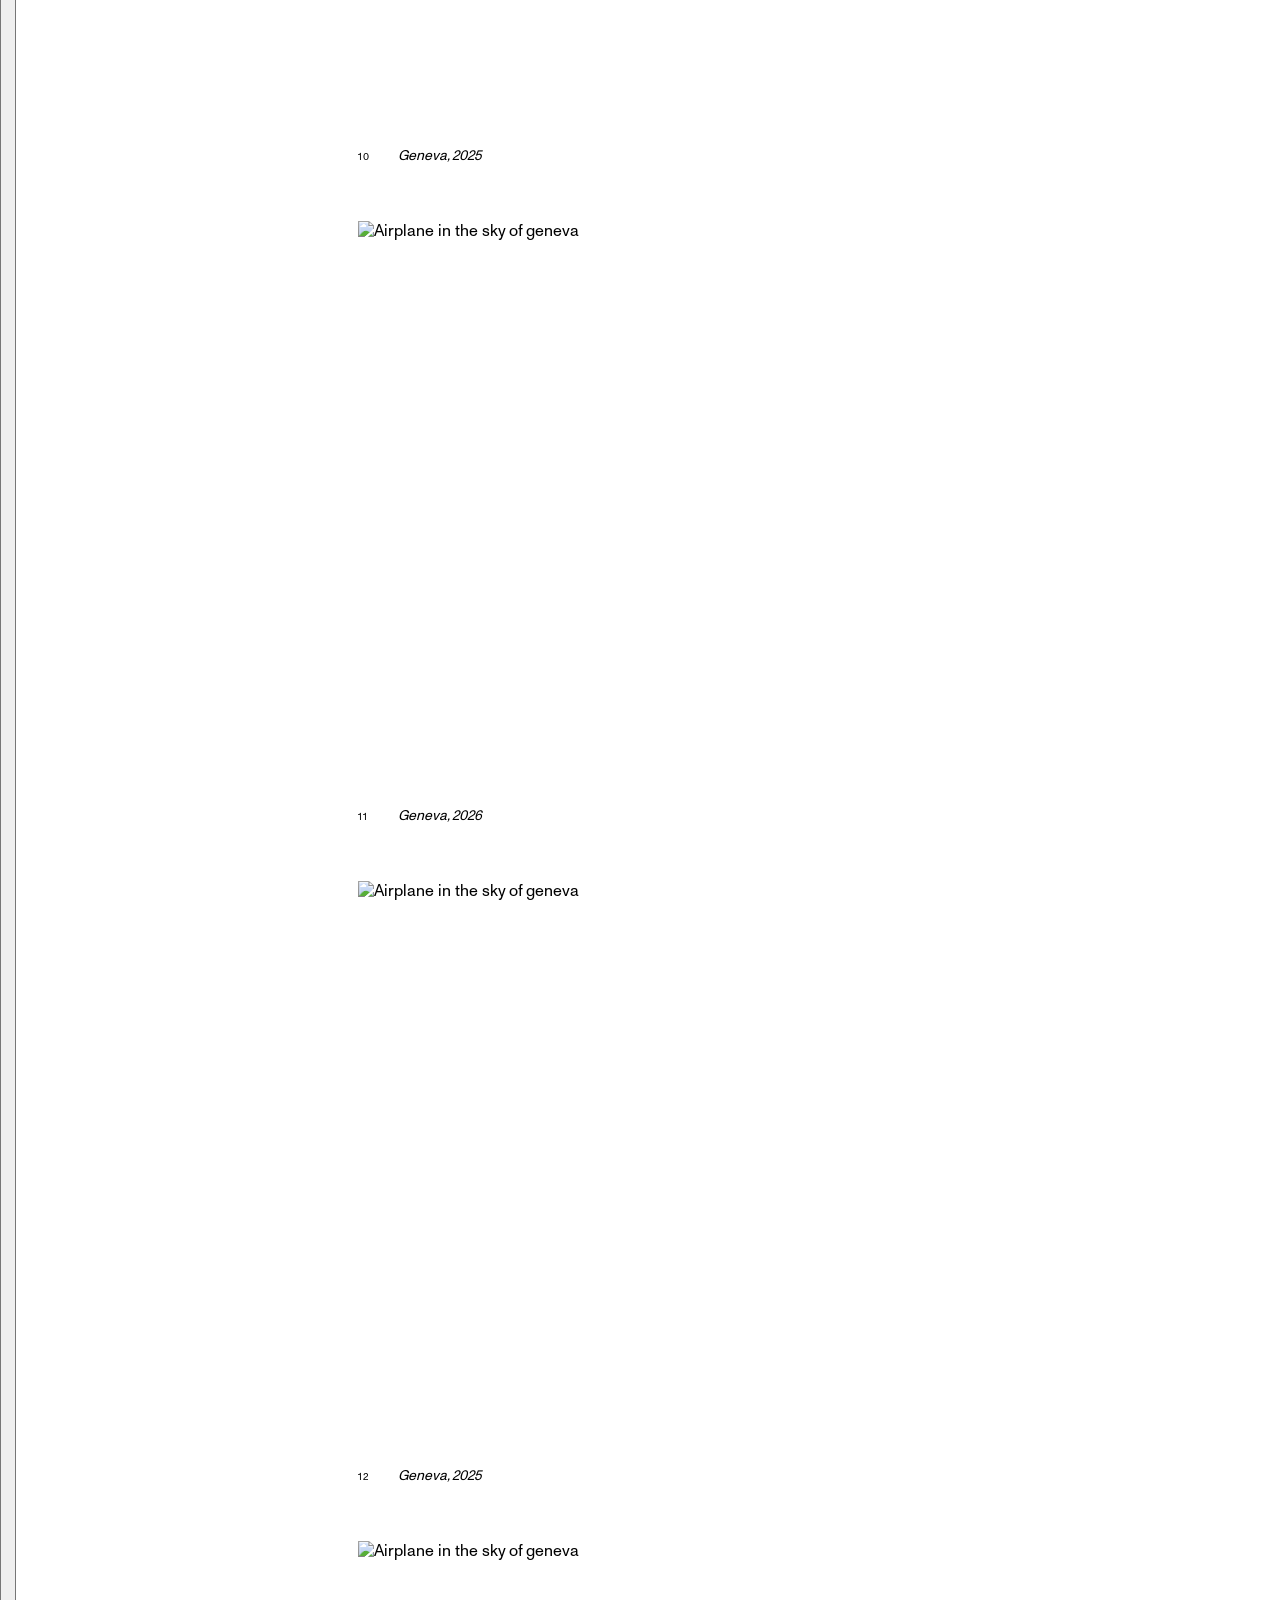
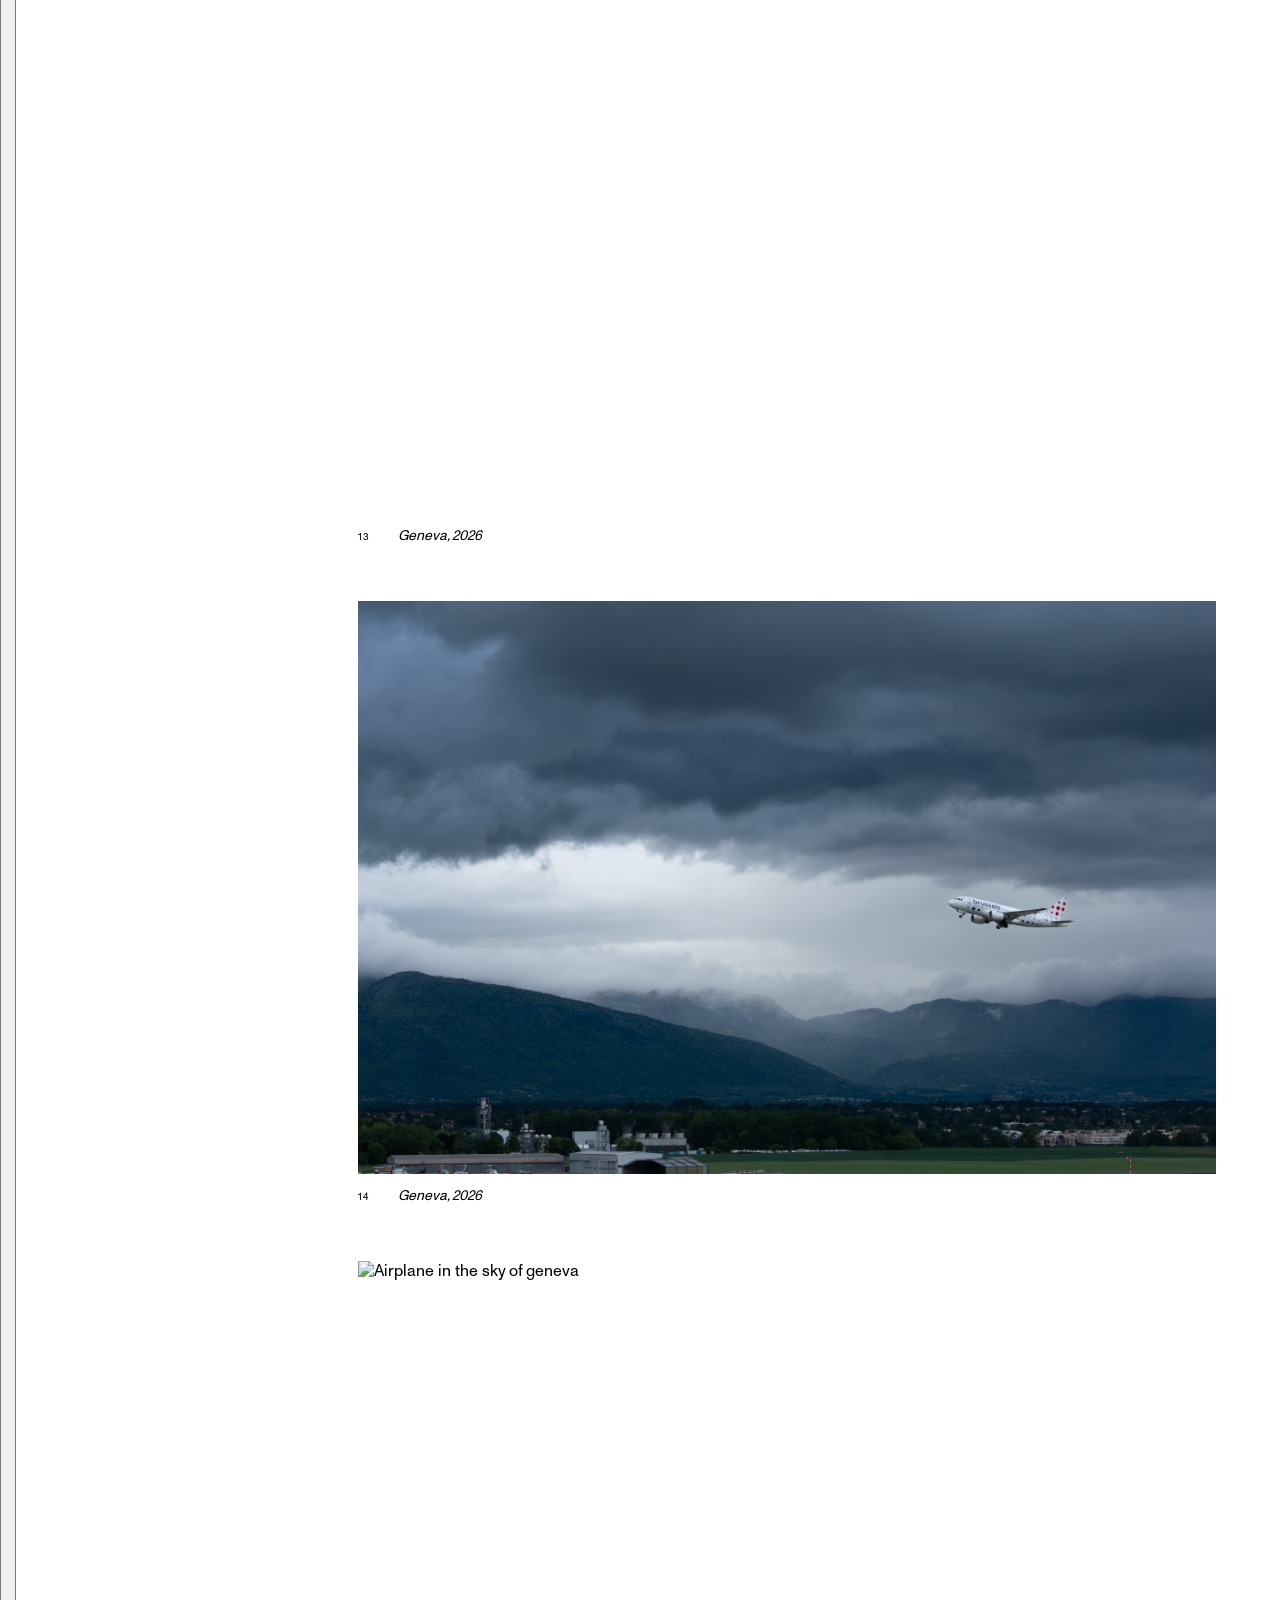
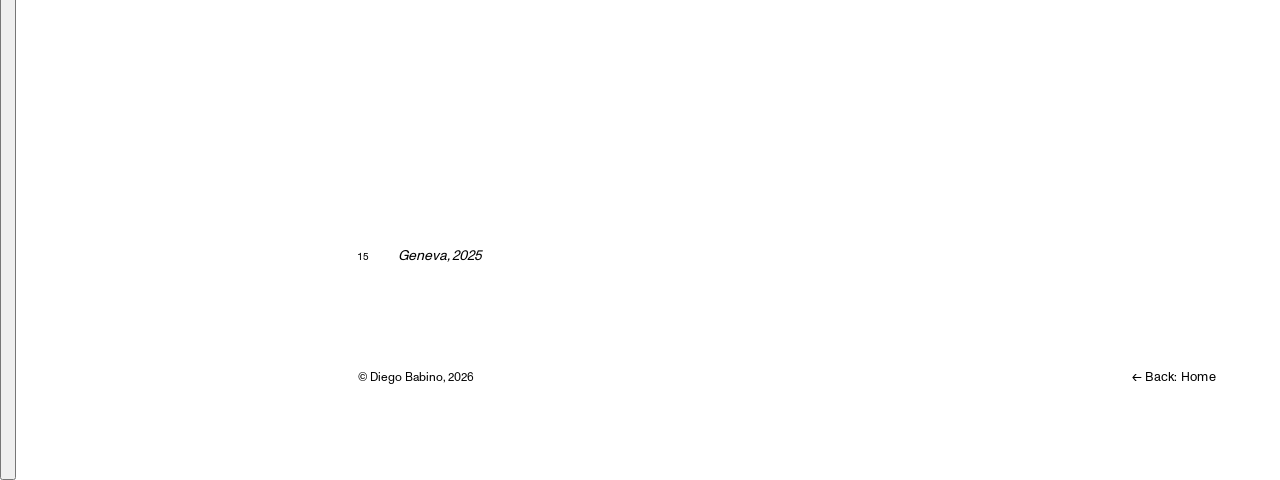
==== commit a1ff2a87: "avions" ====
--- a/aircraft_studies.html
+++ b/aircraft_studies.html
@@ -91,10 +91,29 @@
                 </figcaption>
             </figure>
 
+            <div class="vertical-block">
+                <!-- IMAGES -->
+                <figure class="photo-block photo-block--portrait">
+                    <img src="/IMG/aircraftStudies/avvvv.jpg" alt="Airplane in the sky of geneva" loading="lazy" />
+                    <figcaption>
+                        <span class="caption-num">02</span>
+                        <span class="caption-text">Geneva, 2026</span>
+                    </figcaption>
+                </figure>
+
+                <figure class="photo-block photo-block--portrait">
+                    <img src="/IMG/aircraftStudies/Untitled-1.jpg" alt="Airplane in the sky of geneva" loading="lazy" />
+                    <figcaption>
+                        <span class="caption-num">03</span>
+                        <span class="caption-text">Geneva, 2026</span>
+                    </figcaption>
+                </figure>
+            </div>
+
             <figure class="photo-block photo-block--full">
                 <img src="/IMG/aircraftStudies/2.jpg" alt="Airplane in the sky of geneva" loading="lazy" />
                 <figcaption>
-                    <span class="caption-num">02</span>
+                    <span class="caption-num">04</span>
                     <span class="caption-text">Geneva, 2026</span>
                 </figcaption>
             </figure>
@@ -102,7 +121,7 @@
             <figure class="photo-block photo-block--full">
                 <img src="/IMG/aircraftStudies/4.jpg" alt="Airplane in the sky of geneva" loading="lazy" />
                 <figcaption>
-                    <span class="caption-num">04</span>
+                    <span class="caption-num">05</span>
                     <span class="caption-text">Geneva, 2026</span>
                 </figcaption>
             </figure>
@@ -110,7 +129,7 @@
             <figure class="photo-block photo-block--full">
                 <img src="/IMG/aircraftStudies/5.jpg" alt="Airplane in the sky of geneva" loading="lazy" />
                 <figcaption>
-                    <span class="caption-num">05</span>
+                    <span class="caption-num">06</span>
                     <span class="caption-text">Geneva, 2026</span>
                 </figcaption>
             </figure>
@@ -118,7 +137,7 @@
             <figure class="photo-block photo-block--full">
                 <img src="/IMG/aircraftStudies/6.jpg" alt="Airplane in the sky of geneva" loading="lazy" />
                 <figcaption>
-                    <span class="caption-num">06</span>
+                    <span class="caption-num">07</span>
                     <span class="caption-text">Geneva, 2026</span>
                 </figcaption>
             </figure>
@@ -126,7 +145,7 @@
             <figure class="photo-block photo-block--full">
                 <img src="/IMG/aircraftStudies/7.jpg" alt="Airplane in the sky of geneva" loading="lazy" />
                 <figcaption>
-                    <span class="caption-num">07</span>
+                    <span class="caption-num">08</span>
                     <span class="caption-text">Geneva, 2026</span>
                 </figcaption>
             </figure>
@@ -134,7 +153,7 @@
             <figure class="photo-block photo-block--full">
                 <img src="/IMG/aircraftStudies/8.jpg" alt="Airplane in the sky of geneva" loading="lazy" />
                 <figcaption>
-                    <span class="caption-num">08</span>
+                    <span class="caption-num">09</span>
                     <span class="caption-text">Geneva, 2026</span>
                 </figcaption>
             </figure>
@@ -142,7 +161,7 @@
             <figure class="photo-block photo-block--full">
                 <img src="/IMG/aircraftStudies/9.jpg" alt="Airplane in the sky of geneva" loading="lazy" />
                 <figcaption>
-                    <span class="caption-num">09</span>
+                    <span class="caption-num">10</span>
                     <span class="caption-text">Geneva, 2025</span>
                 </figcaption>
             </figure>
@@ -150,7 +169,7 @@
             <figure class="photo-block photo-block--full">
                 <img src="/IMG/aircraftStudies/10.jpg" alt="Airplane in the sky of geneva" loading="lazy" />
                 <figcaption>
-                    <span class="caption-num">10</span>
+                    <span class="caption-num">11</span>
                     <span class="caption-text">Geneva, 2026</span>
                 </figcaption>
             </figure>
@@ -158,7 +177,7 @@
             <figure class="photo-block photo-block--full">
                 <img src="/IMG/aircraftStudies/11.jpg" alt="Airplane in the sky of geneva" loading="lazy" />
                 <figcaption>
-                    <span class="caption-num">11</span>
+                    <span class="caption-num">12</span>
                     <span class="caption-text">Geneva, 2025</span>
                 </figcaption>
             </figure>
@@ -166,7 +185,7 @@
             <figure class="photo-block photo-block--full">
                 <img src="/IMG/aircraftStudies/15.jpg" alt="Airplane in the sky of geneva" loading="lazy" />
                 <figcaption>
-                    <span class="caption-num">12</span>
+                    <span class="caption-num">13</span>
                     <span class="caption-text">Geneva, 2026</span>
                 </figcaption>
             </figure>
@@ -175,14 +194,14 @@
             <figure class="photo-block photo-block--full">
                 <img src="/IMG/aircraftStudies/23.jpg" alt="Airplane in the sky of geneva" loading="lazy" />
                 <figcaption>
-                    <span class="caption-num">13</span>
+                    <span class="caption-num">14</span>
                     <span class="caption-text">Geneva, 2026</span>
                 </figcaption>
             </figure>
             <figure class="photo-block photo-block--full">
                 <img src="/IMG/aircraftStudies/24.png" alt="Airplane in the sky of geneva" loading="lazy" />
                 <figcaption>
-                    <span class="caption-num">14</span>
+                    <span class="caption-num">15</span>
                     <span class="caption-text">Geneva, 2025</span>
                 </figcaption>
             </figure>
--- a/style.css
+++ b/style.css
@@ -4,12 +4,16 @@
    ───────────────────────────────────────────── */
 
 @font-face {
-  font-family: font; /* set name */
-  src: url(/font/MonumentGrotesk-Regular.otf); /* url of the font */
-}
+  font-family: font;
+  /* set name */
+  src: url(/font/MonumentGrotesk-Regular.otf);
+  /* url of the font */
+}
+
 * {
-   font-family: font;
-}
+  font-family: font;
+}
+
 :root {
   --bg: #ffffff;
   --fg: #000000;
@@ -21,7 +25,9 @@
   --gap: 2rem;
 }
 
-*, *::before, *::after {
+*,
+*::before,
+*::after {
   box-sizing: border-box;
   margin: 0;
   padding: 0;
@@ -44,6 +50,8 @@
   display: flex;
   min-height: 100vh;
 }
+
+
 
 /* ── IMAGES ─────────────────────────────────── */
 img {
@@ -55,30 +63,32 @@
 
 a {
   color: inherit;
-  text-decoration: none;
+  color: #73727d; 
+  text-decoration: none; 
+  cursor: pointer;
 }
 
 /* ── SIDENAV ─────────────────────────────────── */
 .sidenav {
-position: fixed;
-top: 0;
-left: 0;
-width: var(--nav-width);
-height: 100vh;
-padding-top:7rem;
-display: flex;
-flex-direction: column;
-background: var(--bg);
-z-index: 100;
-overflow-y: auto;
-align-items: flex-end;
-justify-content: flex-start;
+  position: fixed;
+  top: 0;
+  left: 0;
+  width: var(--nav-width);
+  height: 100vh;
+  padding-top: 7rem;
+  display: flex;
+  flex-direction: column;
+  background: var(--bg);
+  z-index: 100;
+  overflow-y: auto;
+  align-items: flex-end;
+  justify-content: flex-start;
 }
 
 .sidenav__top {
   margin-bottom: 3rem;
-text-align: right;
- 
+  text-align: right;
+
 }
 
 p {
@@ -94,9 +104,9 @@
   line-height: 1.2;
   color: var(--fg);
   margin-bottom: 0.25rem;
- text-align: right;
- 
-  
+  text-align: right;
+
+
 }
 
 .sidenav__name:hover {
@@ -105,7 +115,7 @@
 
 .sidenav__title {
   font-family: font;
-    font-size: 0.85rem;
+  font-size: 0.85rem;
   color: var(--fg-muted);
   text-transform: uppercase;
   letter-spacing: 0.12em;
@@ -120,26 +130,26 @@
 
 .sidenav__projects {
   flex: 1;
-text-align: right;
+  text-align: right;
 }
 
 .sidenav__section-label {
-   font-size: 0.85rem;
+  font-size: 0.85rem;
   text-transform: uppercase;
   letter-spacing: 0.14em;
   color: var(--fg-faint);
   font-weight: 400;
   margin-bottom: 0.75rem;
-    font-style: italic;
+  font-style: italic;
 }
 
 .sidenav__projects li a,
 .sidenav__meta li a {
   display: block;
   font-family: font;
-    font-size: 0.85rem;
+  font-size: 0.85rem;
   color: var(--fg-muted);
-    padding: 0.15rem 0;
+  padding: 0.15rem 0;
   font-weight: 300;
   letter-spacing: 0.01em;
   transition: color 0.15s ease;
@@ -166,6 +176,7 @@
   text-decoration: underline;
   text-underline-offset: 0.15em;
 }
+
 /* ── MAIN ─────────────────────────────────────── */
 .main {
   margin-left: var(--nav-width);
@@ -173,7 +184,7 @@
   padding: 3.5rem 5vw 6rem calc(2vw + 1rem);
   max-width: 1200px;
   padding-top: 7rem;
-  
+
 }
 
 /* ── PROJECT HEADER ─────────────────────────── */
@@ -213,7 +224,7 @@
   font-size: 1.1rem;
   line-height: 1.7;
   color: var(--fg-muted);
-  
+
 }
 
 
@@ -227,8 +238,8 @@
 }
 
 .vertical-block {
-  display:flex;
-  flex-direction:row;
+  display: flex;
+  flex-direction: row;
   gap: 4rem;
 }
 
@@ -236,7 +247,7 @@
 .photo-block {
   display: flex;
   flex-direction: column;
- 
+
 }
 
 .photo-block img {
@@ -254,7 +265,7 @@
 
 .photo-block--full img {
   aspect-ratio: 3/2;
-  
+
 }
 
 /* Medium, left-aligned */
@@ -287,7 +298,7 @@
 
 .photo-block--portrait img {
   aspect-ratio: 3/4;
-  
+
 }
 
 /* Wide (between full and medium) */
@@ -328,7 +339,7 @@
 .project-footer {
   margin-top: 5rem;
   padding-top: 1.5rem;
- 
+
   display: flex;
   justify-content: space-between;
   align-items: center;
@@ -351,7 +362,7 @@
 /* ── INFO PAGE ─────────────────────────────── */
 .main--info {
   padding-top: 4rem;
-  
+
 }
 
 .info-grid {
@@ -359,7 +370,7 @@
   grid-template-columns: 600px 1fr;
   gap: 4vw;
   align-items: start;
-  
+
 }
 
 
@@ -370,7 +381,7 @@
 .info-section {
   margin-bottom: 2.5rem;
   padding-bottom: 2rem;
- 
+
 }
 
 .info-section:last-child {
@@ -394,7 +405,7 @@
   font-weight: 400;
   margin-bottom: 0.8rem;
   font-style: underline;
-  
+
 }
 
 .info-section p {
@@ -423,7 +434,7 @@
   font-size: 0.9rem;
   color: var(--fg);
   font-weight: 300;
- 
+
   padding-bottom: 1px;
   transition: border-color 0.15s, opacity 0.15s;
 }
@@ -446,12 +457,29 @@
   animation: fadeUp 0.6s ease forwards;
 }
 
-.photo-block:nth-child(1) { animation-delay: 0.05s; }
-.photo-block:nth-child(2) { animation-delay: 0.15s; }
-.photo-block:nth-child(3) { animation-delay: 0.25s; }
-.photo-block:nth-child(4) { animation-delay: 0.35s; }
-.photo-block:nth-child(5) { animation-delay: 0.45s; }
-.photo-block:nth-child(6) { animation-delay: 0.55s; }
+.photo-block:nth-child(1) {
+  animation-delay: 0.05s;
+}
+
+.photo-block:nth-child(2) {
+  animation-delay: 0.15s;
+}
+
+.photo-block:nth-child(3) {
+  animation-delay: 0.25s;
+}
+
+.photo-block:nth-child(4) {
+  animation-delay: 0.35s;
+}
+
+.photo-block:nth-child(5) {
+  animation-delay: 0.45s;
+}
+
+.photo-block:nth-child(6) {
+  animation-delay: 0.55s;
+}
 
 @keyframes fadeUp {
   to {
@@ -465,7 +493,8 @@
   :root {
     --nav-width: 180px;
   }
-.vertical-block,
+
+  .vertical-block,
   .photo-block--medium,
   .photo-block--portrait,
   .photo-block--wide {
@@ -489,52 +518,53 @@
 
   @media (max-width: 640px) {
 
-  .sidenav {
-    position: fixed;
-    top: 0;
-    left: -100%;
-    width: 100%;
-    height: 100vh;
-    background: white;
-    z-index: 999;
-    padding: 2rem;
-    transition: left 0.3s ease;
-    display: flex;
-    flex-direction: column;
-    align-items: flex-start;
-  }
-
-  .sidenav.open {
-    left: 0;
-  }
-
-  .main {
-    margin-left: 0;
-    padding: 2rem 1.25rem 4rem;
-  }
-
-  .menu-toggle {
-    position: fixed;
-    top: 1rem;
-    left: 1rem;
-    z-index: 1000;
-    font-size: 2rem;
-    cursor: pointer;
-    background: none;
-    border: none;
-    color: black;
-  }
-
-}
+    .sidenav {
+      position: fixed;
+      top: 0;
+      left: -100%;
+      width: 100%;
+      height: 100vh;
+      background: white;
+      z-index: 999;
+      padding: 2rem;
+      transition: left 0.3s ease;
+      display: flex;
+      flex-direction: column;
+      align-items: flex-start;
+    }
+
+    .sidenav.open {
+      left: 0;
+    }
+
+    .main {
+      margin-left: 0;
+      padding: 2rem 1.25rem 4rem;
+    }
+
+    .menu-toggle {
+      position: fixed;
+      top: 1rem;
+      left: 1rem;
+      z-index: 1000;
+      font-size: 2rem;
+      cursor: pointer;
+      background: none;
+      border: none;
+      color: black;
+    }
+
+  }
 
   .sidenav__top {
     margin-bottom: 0;
-      padding-top: 2rem;
-       align-items: left;
+    padding-top: 2rem;
+    align-items: left;
     text-align: left;
   }
+
   .sidenav__name {
-       align-items: left;
+    align-items: left;
     text-align: left;
   }
 
@@ -557,13 +587,13 @@
     margin-top: 0;
     padding-top: 0;
     border-top: none;
-     align-items: left;
+    align-items: left;
     text-align: left;
   }
 
   .main {
     margin-left: 0;
     padding: 5rem 1.25rem 4rem;
-   
-  }
-}
+
+  }
+}
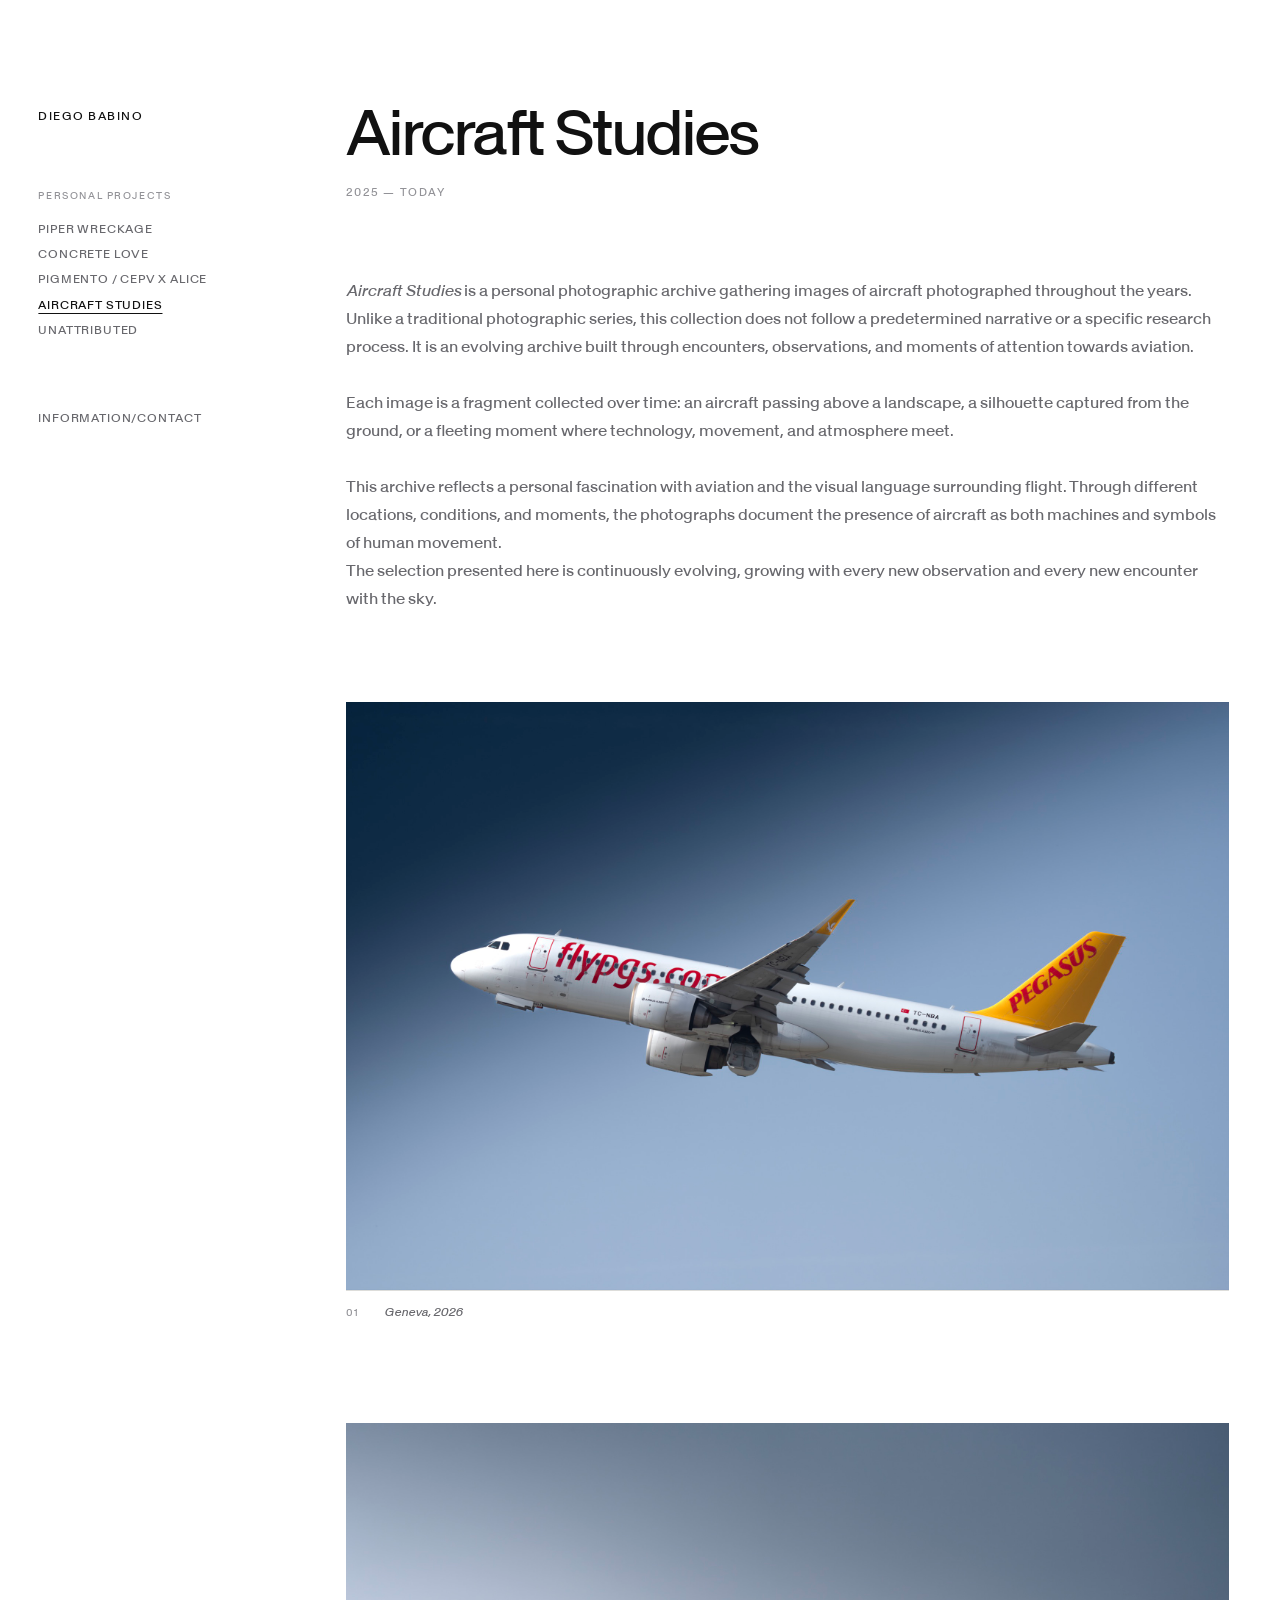
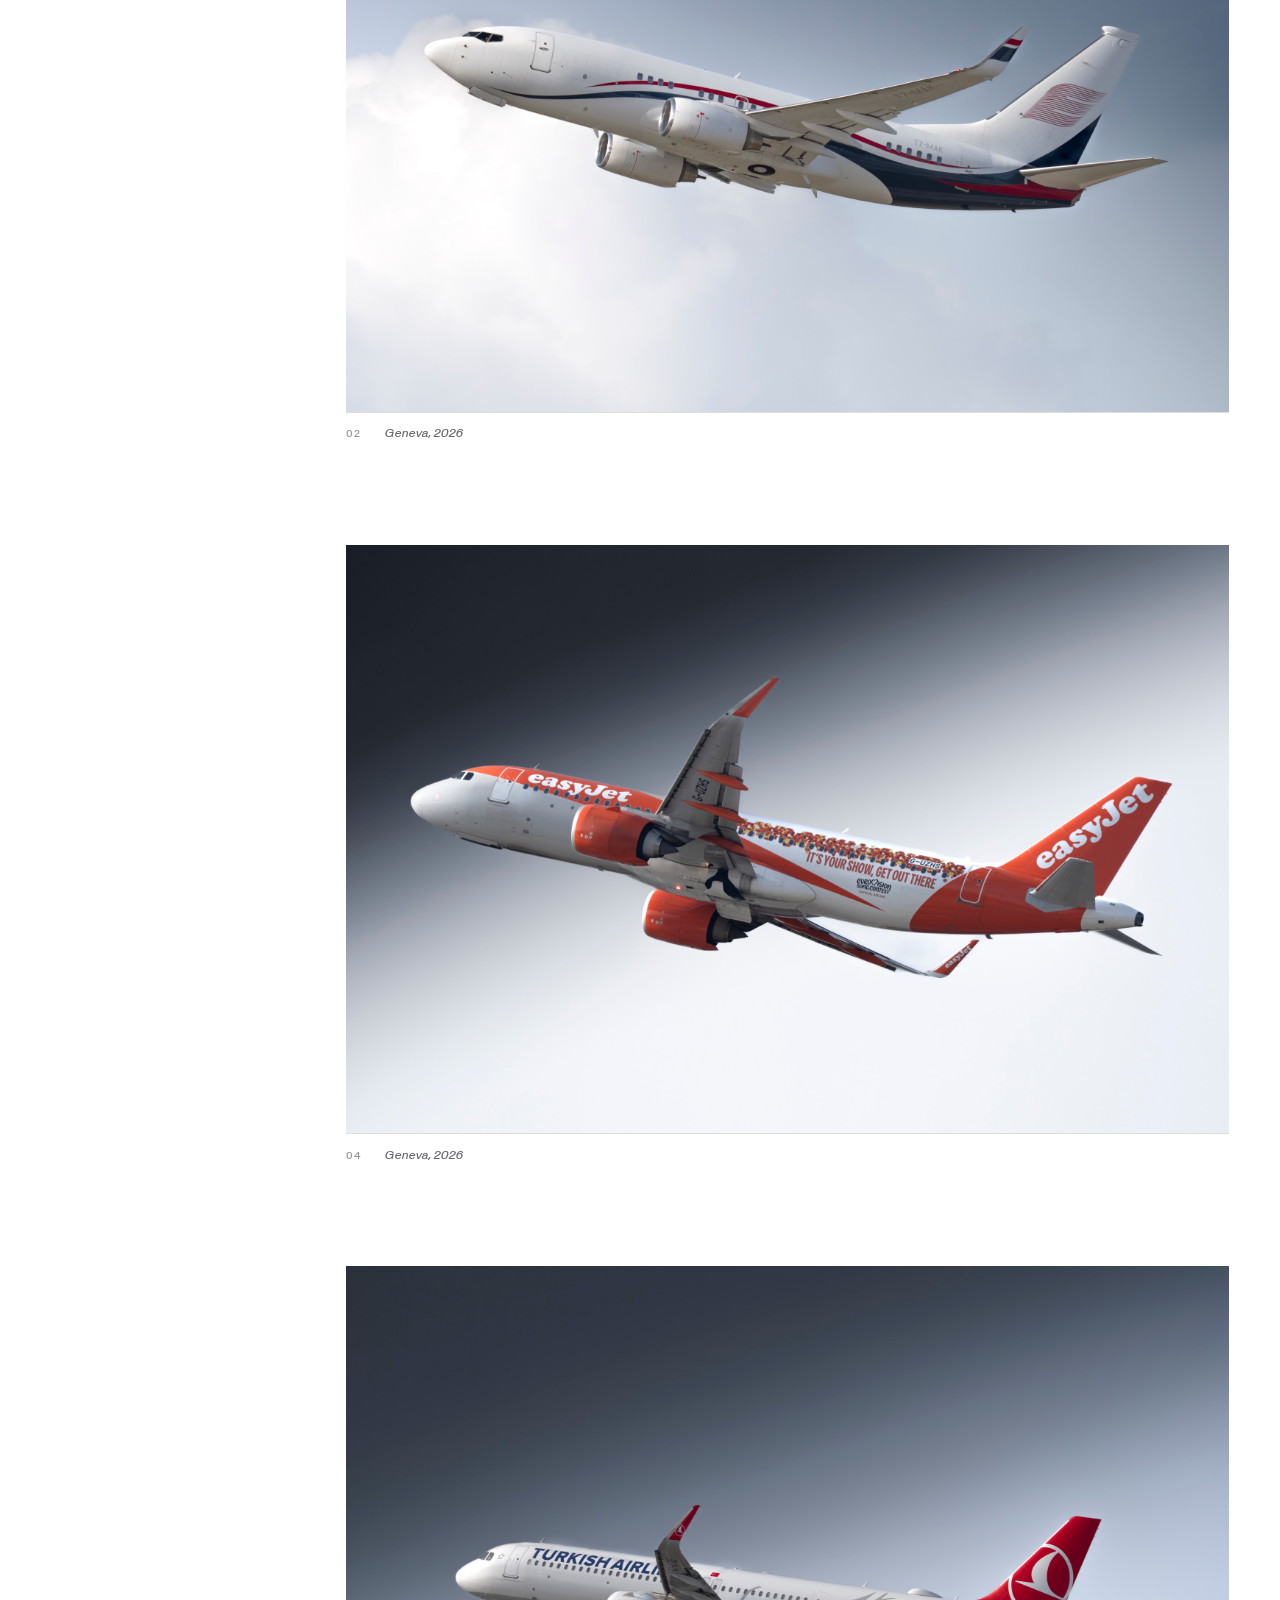
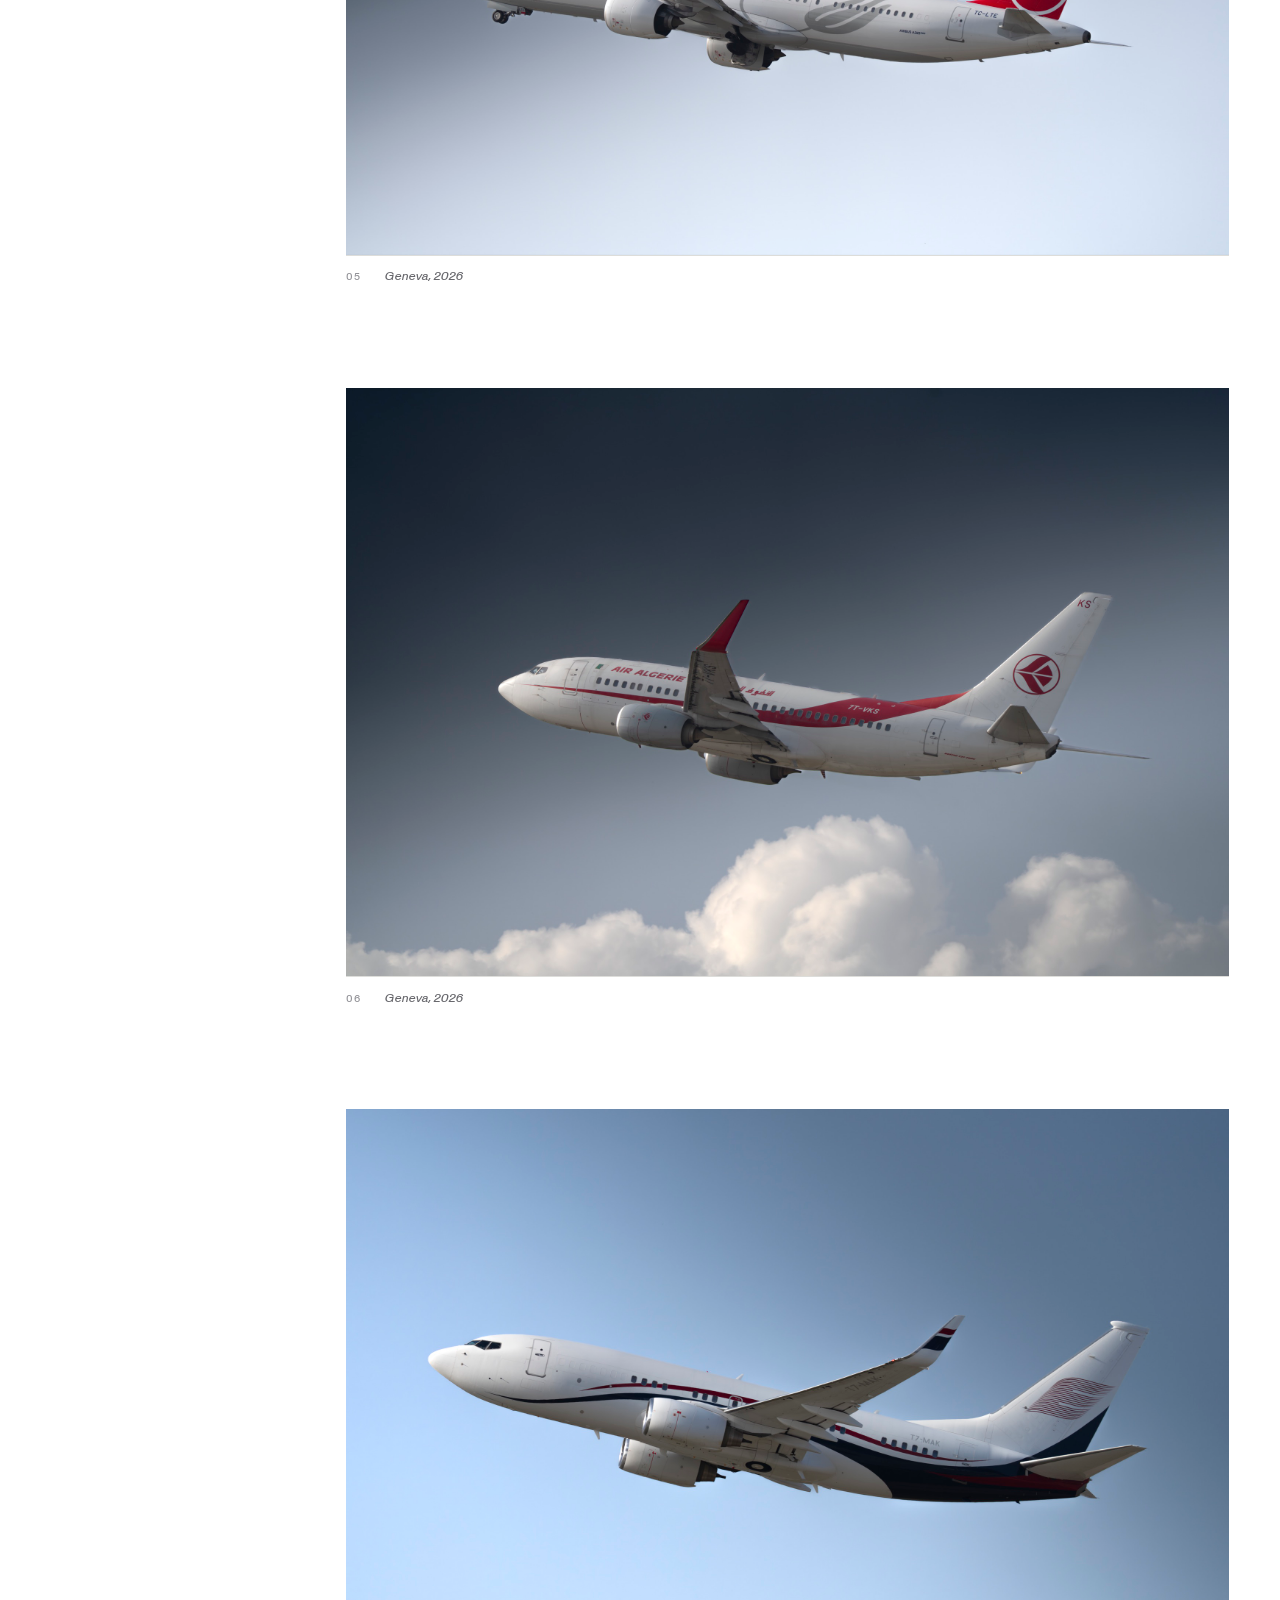
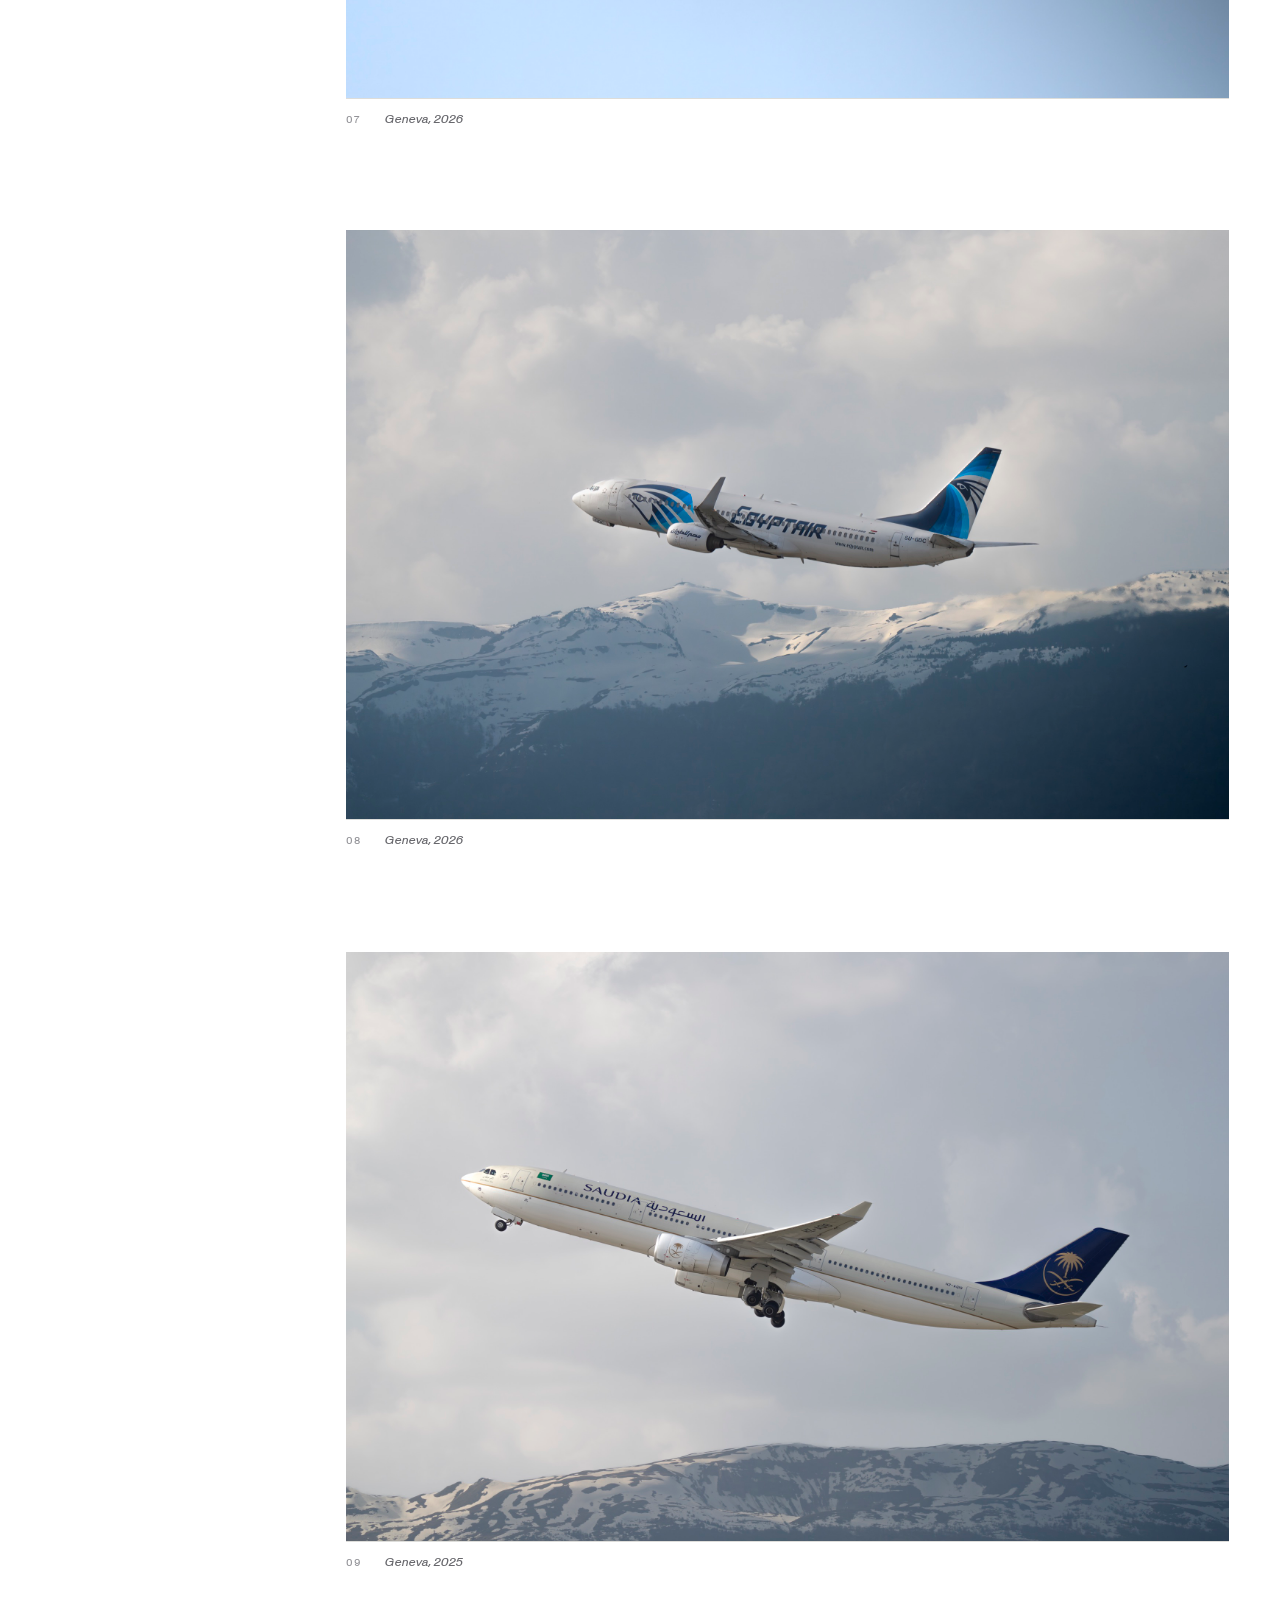
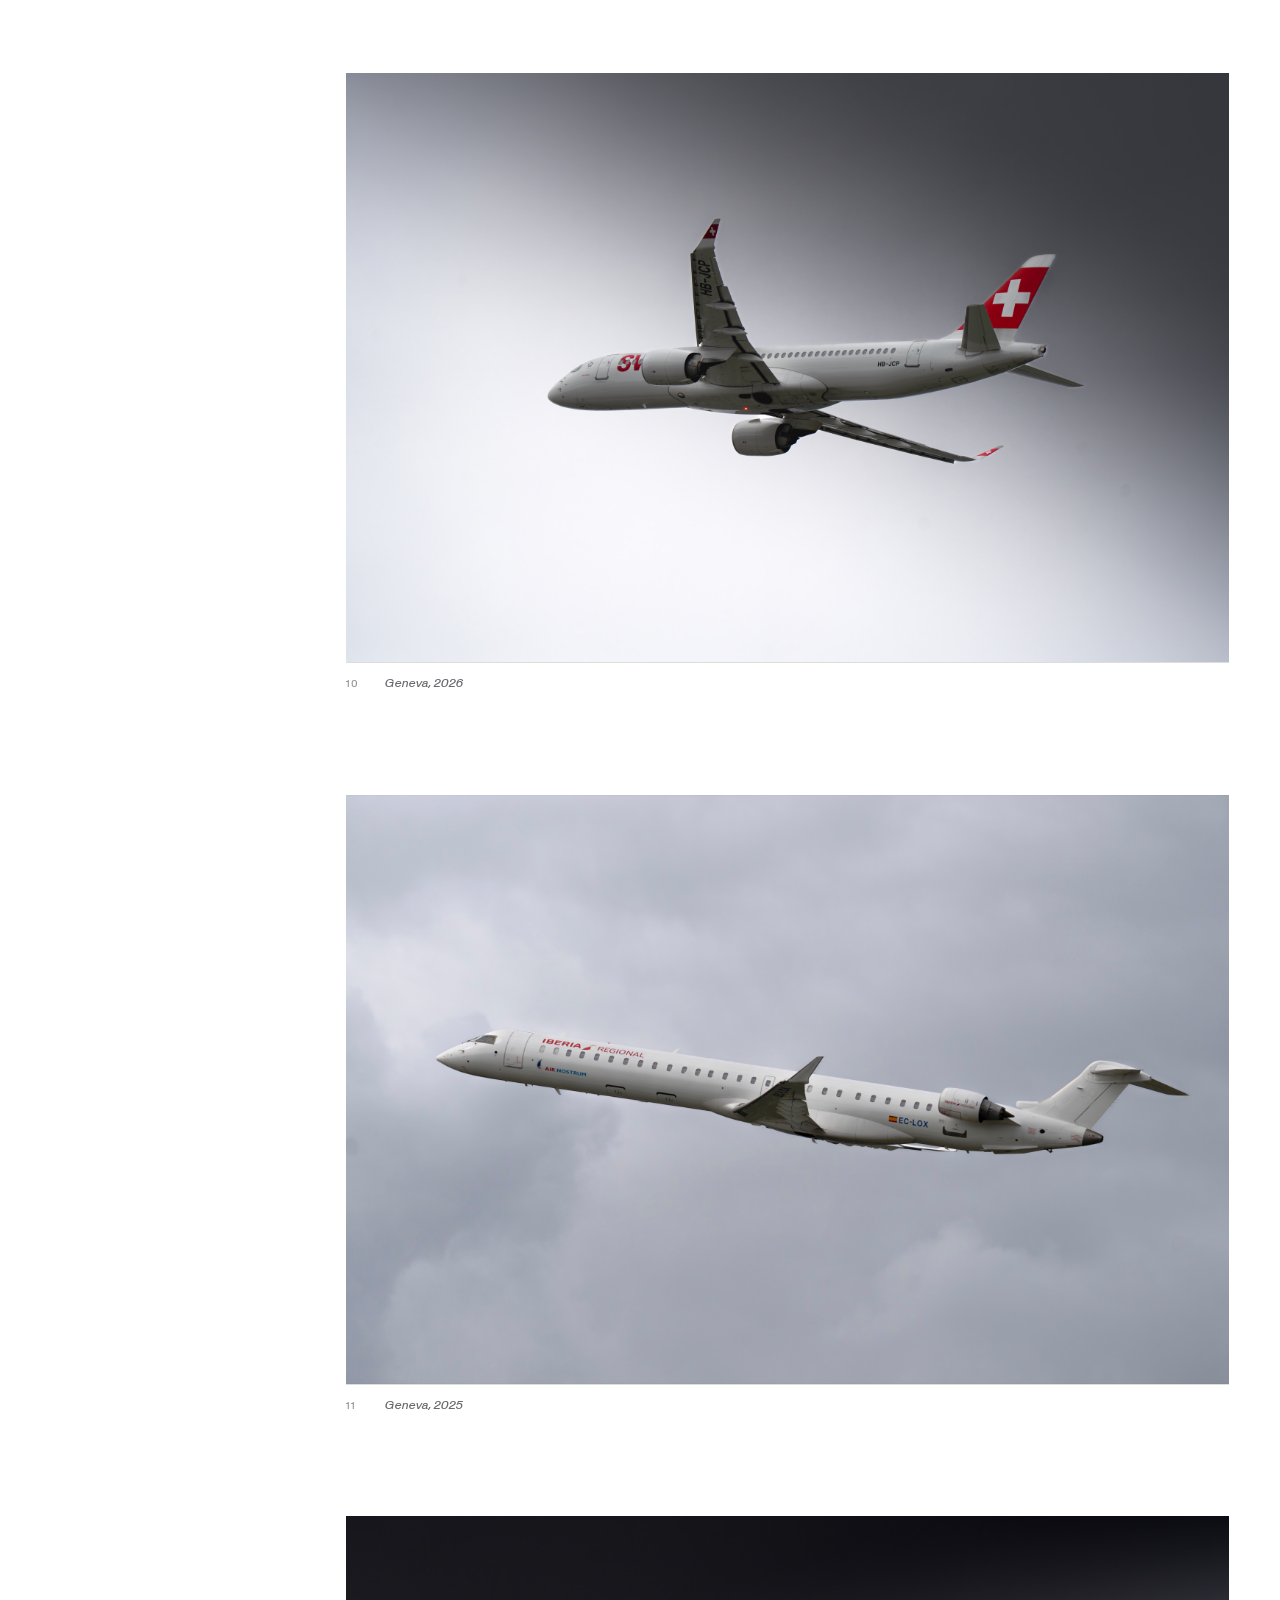
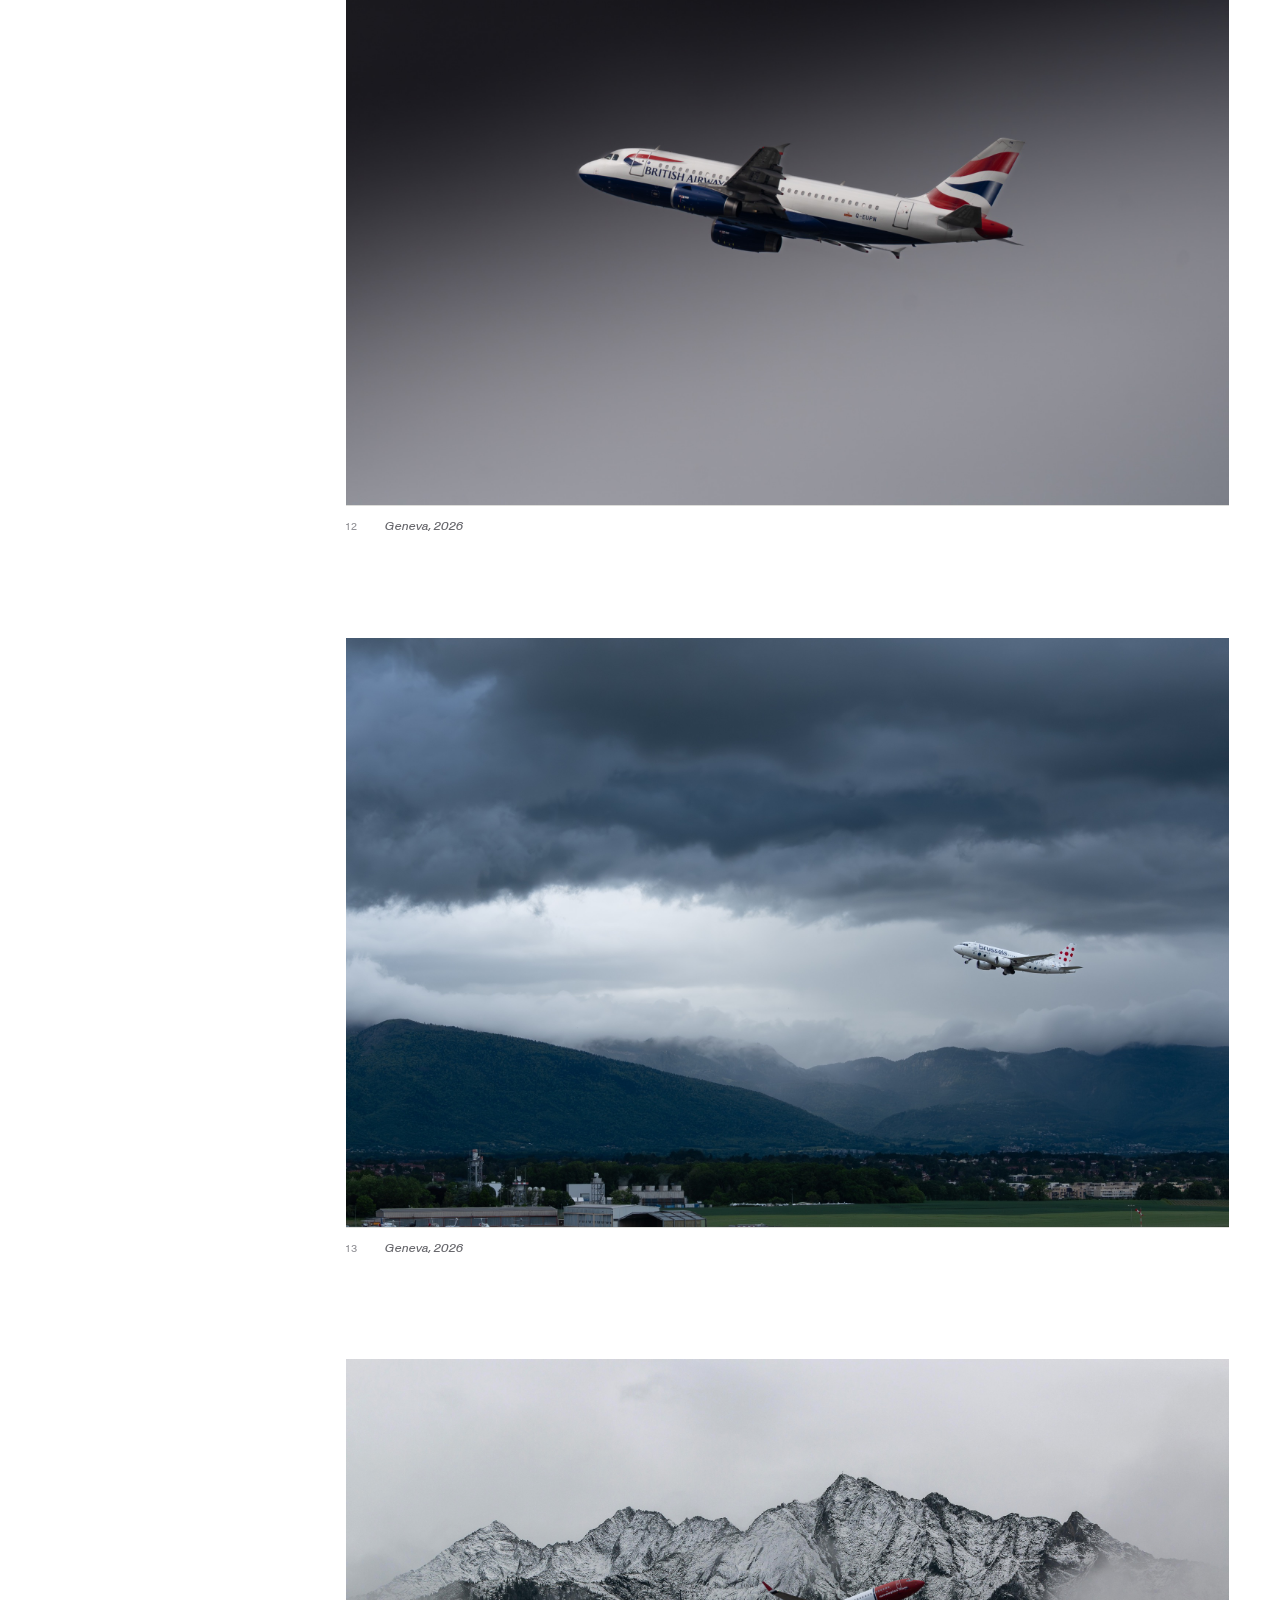
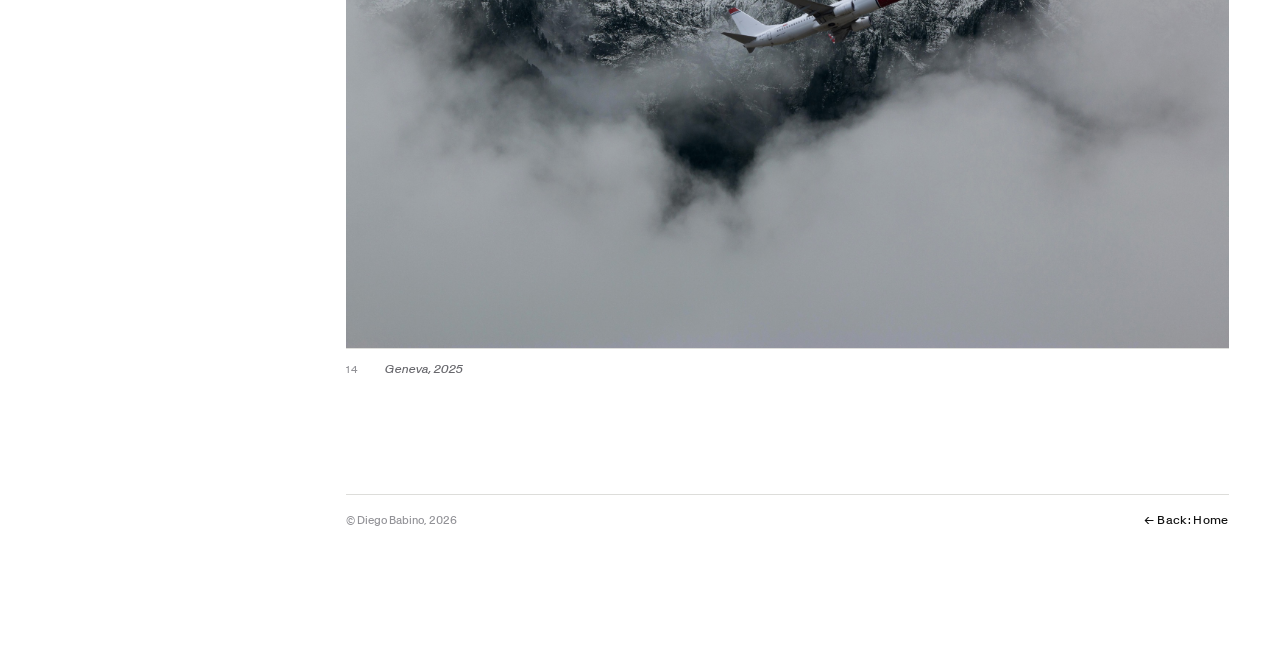
==== commit 77b0c46e: "Big Update - V2" ====
--- a/aircraft_studies.html
+++ b/aircraft_studies.html
@@ -4,12 +4,15 @@
 <head>
     <meta charset="UTF-8" />
     <meta name="viewport" content="width=device-width, initial-scale=1.0" />
-    <link rel="icon" href="/IMG/favicon.ico" type="image/x-icon">
-
-    <title>Diego Babino / Aircraft Studies — Personal aviation archive</title>
+    <link rel="icon" href="IMG/favicon.ico" type="image/x-icon">
+    <meta name="theme-color" content="#f7f7f4" />
+    <meta name="robots" content="index, follow" />
+    <link rel="canonical" href="https://ushinaya.com/aircraft_studies.html" />
+
+    <title>Aircraft Studies — Aviation Photography | Diego Babino</title>
 
     <meta name="description"
-        content="Aircraft Studies is a personal photographic archive by Diego Babino documenting aircraft observed and photographed over time. A collection of images exploring aviation as a visual encounter between machines, movement, and landscapes." />
+        content="Aircraft Studies is Diego Babino's evolving archive of aircraft photographs, exploring aviation as a meeting point between machines, movement, and landscapes." />
 
     <meta name="keywords"
         content="Aircraft Studies, Diego Babino, aviation photography, aircraft photography, plane spotting, aircraft archive, airplane photography, flight photography, aviation history, Geneva Airport, Geneva aviation, Swiss photographer, visual archive, aircraft observation, aviation culture" />
@@ -20,22 +23,46 @@
     <meta property="og:description"
         content="A personal archive of aircraft photographs collected over time, documenting encounters with aviation through different locations, moments, and perspectives." />
     <meta property="og:type" content="article" />
+    <meta property="og:site_name" content="Diego Babino — Photography" />
+    <meta property="og:locale" content="en_GB" />
     <meta property="og:url" content="https://ushinaya.com/aircraft_studies.html" />
-    <meta property="og:image" content="https://ushinaya.com/IMG/aircraftStudies/08.jpg" />
+    <meta property="og:image" content="https://ushinaya.com/IMG/aircraftStudies/8.jpg" />
+    <meta property="og:image:alt" content="Aircraft photographed over Geneva" />
 
     <meta name="twitter:card" content="summary_large_image" />
     <meta name="twitter:title" content="Aircraft Studies — Personal aviation archive by Diego Babino" />
     <meta name="twitter:description"
         content="A photographic archive documenting aircraft encounters, plane spotting moments, and the visual presence of aviation over time." />
-    <meta name="twitter:image" content="https://ushinaya.com/IMG/aircraftStudies/08.jpg" />
+    <meta name="twitter:image" content="https://ushinaya.com/IMG/aircraftStudies/8.jpg" />
+    <meta name="twitter:image:alt" content="Aircraft photographed over Geneva" />
+    <link rel="preload" as="image" href="IMG/aircraftStudies/1-web-2400.jpg" />
 
     <link rel="stylesheet" href="style.css" />
+
+    <script type="application/ld+json">
+        {
+          "@context": "https://schema.org",
+          "@type": "VisualArtwork",
+          "@id": "https://ushinaya.com/aircraft_studies.html#work",
+          "name": "Aircraft Studies",
+          "description": "A personal photographic archive documenting aircraft encounters, plane spotting moments, and aviation over time.",
+          "creator": {
+            "@type": "Person",
+            "name": "Diego Babino",
+            "url": "https://ushinaya.com/info.html"
+          },
+          "url": "https://ushinaya.com/aircraft_studies.html",
+          "image": "https://ushinaya.com/IMG/aircraftStudies/8.jpg",
+          "artform": "Photography",
+          "inLanguage": "en"
+        }
+    </script>
 </head>
 
-<body>
+<body data-lightbox="project">
 
     <!-- LEFT NAV -->
-    <button class="menu-toggle">☰</button>
+    <button class="menu-toggle" type="button" aria-controls="site-nav" aria-expanded="false" aria-label="Open navigation">☰</button>
     <div id="nav-container"></div>
 
 
@@ -48,7 +75,7 @@
 
             <br>
 
-            <section class="project-intro" style="font-family: font;">
+            <section class="project-intro">
                 <p>
                     <i>Aircraft Studies</i> is a personal photographic archive gathering
                     images of aircraft photographed throughout the years.
@@ -84,34 +111,23 @@
         <div class="photo-series">
 
             <figure class="photo-block photo-block--full">
-                <img src="/IMG/aircraftStudies/1.jpg" alt="Airplane in the sky of geneva" loading="lazy" />
+                <img src="IMG/aircraftStudies/1-web-2400.jpg" alt="Airplane photographed in the sky over Geneva" width="8717" height="5811" loading="eager" fetchpriority="high" decoding="async" />
                 <figcaption>
                     <span class="caption-num">01</span>
                     <span class="caption-text">Geneva, 2026</span>
                 </figcaption>
             </figure>
 
-            <div class="vertical-block">
-                <!-- IMAGES -->
-                <figure class="photo-block photo-block--portrait">
-                    <img src="/IMG/aircraftStudies/avvvv.jpg" alt="Airplane in the sky of geneva" loading="lazy" />
-                    <figcaption>
-                        <span class="caption-num">02</span>
-                        <span class="caption-text">Geneva, 2026</span>
-                    </figcaption>
-                </figure>
-
-                <figure class="photo-block photo-block--portrait">
-                    <img src="/IMG/aircraftStudies/Untitled-1.jpg" alt="Airplane in the sky of geneva" loading="lazy" />
-                    <figcaption>
-                        <span class="caption-num">03</span>
-                        <span class="caption-text">Geneva, 2026</span>
-                    </figcaption>
-                </figure>
-            </div>
-
-            <figure class="photo-block photo-block--full">
-                <img src="/IMG/aircraftStudies/2.jpg" alt="Airplane in the sky of geneva" loading="lazy" />
+            <figure class="photo-block photo-block--full">
+                <img src="IMG/aircraftStudies/2-web-2400.jpg" alt="Airplane photographed in the sky over Geneva" width="7996" height="5331" loading="lazy" decoding="async" />
+                <figcaption>
+                    <span class="caption-num">02</span>
+                    <span class="caption-text">Geneva, 2026</span>
+                </figcaption>
+            </figure>
+
+            <figure class="photo-block photo-block--full">
+                <img src="IMG/aircraftStudies/4-web-2400.jpg" alt="Airplane photographed in the sky over Geneva" width="9070" height="6047" loading="lazy" decoding="async" />
                 <figcaption>
                     <span class="caption-num">04</span>
                     <span class="caption-text">Geneva, 2026</span>
@@ -119,7 +135,7 @@
             </figure>
 
             <figure class="photo-block photo-block--full">
-                <img src="/IMG/aircraftStudies/4.jpg" alt="Airplane in the sky of geneva" loading="lazy" />
+                <img src="IMG/aircraftStudies/5-web-2400.jpg" alt="Airplane photographed in the sky over Geneva" width="8984" height="5989" loading="lazy" decoding="async" />
                 <figcaption>
                     <span class="caption-num">05</span>
                     <span class="caption-text">Geneva, 2026</span>
@@ -127,7 +143,7 @@
             </figure>
 
             <figure class="photo-block photo-block--full">
-                <img src="/IMG/aircraftStudies/5.jpg" alt="Airplane in the sky of geneva" loading="lazy" />
+                <img src="IMG/aircraftStudies/6-web-2400.jpg" alt="Airplane photographed in the sky over Geneva" width="9504" height="6336" loading="lazy" decoding="async" />
                 <figcaption>
                     <span class="caption-num">06</span>
                     <span class="caption-text">Geneva, 2026</span>
@@ -135,7 +151,7 @@
             </figure>
 
             <figure class="photo-block photo-block--full">
-                <img src="/IMG/aircraftStudies/6.jpg" alt="Airplane in the sky of geneva" loading="lazy" />
+                <img src="IMG/aircraftStudies/7-web-2400.jpg" alt="Airplane photographed in the sky over Geneva" width="7941" height="5294" loading="lazy" decoding="async" />
                 <figcaption>
                     <span class="caption-num">07</span>
                     <span class="caption-text">Geneva, 2026</span>
@@ -143,7 +159,7 @@
             </figure>
 
             <figure class="photo-block photo-block--full">
-                <img src="/IMG/aircraftStudies/7.jpg" alt="Airplane in the sky of geneva" loading="lazy" />
+                <img src="IMG/aircraftStudies/8-web-2400.jpg" alt="Airplane photographed in the sky over Geneva" width="7240" height="4827" loading="lazy" decoding="async" />
                 <figcaption>
                     <span class="caption-num">08</span>
                     <span class="caption-text">Geneva, 2026</span>
@@ -151,57 +167,48 @@
             </figure>
 
             <figure class="photo-block photo-block--full">
-                <img src="/IMG/aircraftStudies/8.jpg" alt="Airplane in the sky of geneva" loading="lazy" />
+                <img src="IMG/aircraftStudies/9-web-2400.jpg" alt="Airplane photographed in the sky over Geneva" width="9504" height="6336" loading="lazy" decoding="async" />
                 <figcaption>
                     <span class="caption-num">09</span>
-                    <span class="caption-text">Geneva, 2026</span>
-                </figcaption>
-            </figure>
-
-            <figure class="photo-block photo-block--full">
-                <img src="/IMG/aircraftStudies/9.jpg" alt="Airplane in the sky of geneva" loading="lazy" />
+                    <span class="caption-text">Geneva, 2025</span>
+                </figcaption>
+            </figure>
+
+            <figure class="photo-block photo-block--full">
+                <img src="IMG/aircraftStudies/10-web-2400.jpg" alt="Airplane photographed in the sky over Geneva" width="9210" height="6140" loading="lazy" decoding="async" />
                 <figcaption>
                     <span class="caption-num">10</span>
+                    <span class="caption-text">Geneva, 2026</span>
+                </figcaption>
+            </figure>
+
+            <figure class="photo-block photo-block--full">
+                <img src="IMG/aircraftStudies/11-web-2400.jpg" alt="Airplane photographed in the sky over Geneva" width="7007" height="4671" loading="lazy" decoding="async" />
+                <figcaption>
+                    <span class="caption-num">11</span>
                     <span class="caption-text">Geneva, 2025</span>
                 </figcaption>
             </figure>
 
             <figure class="photo-block photo-block--full">
-                <img src="/IMG/aircraftStudies/10.jpg" alt="Airplane in the sky of geneva" loading="lazy" />
-                <figcaption>
-                    <span class="caption-num">11</span>
-                    <span class="caption-text">Geneva, 2026</span>
-                </figcaption>
-            </figure>
-
-            <figure class="photo-block photo-block--full">
-                <img src="/IMG/aircraftStudies/11.jpg" alt="Airplane in the sky of geneva" loading="lazy" />
+                <img src="IMG/aircraftStudies/15-web-2400.jpg" alt="Airplane photographed in the sky over Geneva" width="6787" height="4525" loading="lazy" decoding="async" />
                 <figcaption>
                     <span class="caption-num">12</span>
-                    <span class="caption-text">Geneva, 2025</span>
-                </figcaption>
-            </figure>
-
-            <figure class="photo-block photo-block--full">
-                <img src="/IMG/aircraftStudies/15.jpg" alt="Airplane in the sky of geneva" loading="lazy" />
+                    <span class="caption-text">Geneva, 2026</span>
+                </figcaption>
+            </figure>
+
+            <figure class="photo-block photo-block--full">
+                <img src="IMG/aircraftStudies/23-web-2400.jpg" alt="Airplane photographed in the sky over Geneva" width="3752" height="2814" loading="lazy" decoding="async" />
                 <figcaption>
                     <span class="caption-num">13</span>
                     <span class="caption-text">Geneva, 2026</span>
                 </figcaption>
             </figure>
-
-            </figure>
-            <figure class="photo-block photo-block--full">
-                <img src="/IMG/aircraftStudies/23.jpg" alt="Airplane in the sky of geneva" loading="lazy" />
+            <figure class="photo-block photo-block--full">
+                <img src="IMG/aircraftStudies/24-web-2400.jpg" data-full="IMG/aircraftStudies/24.png" alt="Airplane photographed in the sky over Geneva" width="5472" height="3648" loading="lazy" decoding="async" />
                 <figcaption>
                     <span class="caption-num">14</span>
-                    <span class="caption-text">Geneva, 2026</span>
-                </figcaption>
-            </figure>
-            <figure class="photo-block photo-block--full">
-                <img src="/IMG/aircraftStudies/24.png" alt="Airplane in the sky of geneva" loading="lazy" />
-                <figcaption>
-                    <span class="caption-num">15</span>
                     <span class="caption-text">Geneva, 2025</span>
                 </figcaption>
             </figure>
@@ -216,6 +223,6 @@
     </main>
 
 </body>
-<script src="main.js"></script>
-
-</html>+<script src="main.js" defer></script>
+
+</html>
--- a/style.css
+++ b/style.css
@@ -1,599 +1,826 @@
-/* ─────────────────────────────────────────────
-   DIEGO ROTA — PORTFOLIO
-   Editorial minimal. Inspired by Pieter Hugo.
-   ───────────────────────────────────────────── */
-
 @font-face {
-  font-family: font;
-  /* set name */
-  src: url(/font/MonumentGrotesk-Regular.otf);
-  /* url of the font */
-}
-
-* {
-  font-family: font;
+  font-family: "SwissNow";
+  src: url("font/SwissNow-Regular.ttf") format("truetype");
+  font-style: normal;
+  font-weight: 400;
+  font-display: swap;
+}
+
+@font-face {
+  font-family: "SwissNow";
+  src: url("font/SwissNow-Italic.ttf") format("truetype");
+  font-style: italic;
+  font-weight: 400;
+  font-display: swap;
+}
+
+@font-face {
+  font-family: "SwissNow";
+  src: url("font/SwissNow-SemiBold.ttf") format("truetype");
+  font-style: normal;
+  font-weight: 600;
+  font-display: swap;
+}
+
+@font-face {
+  font-family: "SwissNow";
+  src: url("font/SwissNow-SemiBoldItalic.ttf") format("truetype");
+  font-style: italic;
+  font-weight: 600;
+  font-display: swap;
 }
 
 :root {
   --bg: #ffffff;
-  --fg: #000000;
-  --fg-muted: #000000;
-  --fg-year: #5c5b5b;
-  --fg-faint: #000000;
-  --accent: #000000;
-  --nav-width: 300px;
-  --gap: 2rem;
+  --surface: #ffffff;
+  --fg: #111111;
+  --fg-muted: #68686d;
+  --fg-faint: #929297;
+  --link: #5e5e67;
+  --line: #ddddda;
+  --nav-width: clamp(220px, 23vw, 300px);
+  --page-gutter: clamp(1.25rem, 4vw, 4.5rem);
+  --content-max: 1280px;
 }
 
 *,
 *::before,
 *::after {
   box-sizing: border-box;
+}
+
+html {
+  scroll-behavior: smooth;
+  font-size: 16px;
+}
+
+body {
+  min-width: 320px;
+  min-height: 100vh;
   margin: 0;
-  padding: 0;
-}
-
-html {
-  font-size: 16px;
-  scroll-behavior: smooth;
-}
-
-p {
-  font-family: font;
-}
-
-body {
   background: var(--bg);
   color: var(--fg);
-  font-family: font;
-  font-weight: 300;
-  display: flex;
-  min-height: 100vh;
-}
-
-
-
-/* ── IMAGES ─────────────────────────────────── */
+  font-family: "SwissNow", Arial, sans-serif;
+  font-synthesis: none;
+  font-weight: 400;
+  line-height: 1.5;
+}
+
+body.menu-open {
+  overflow: hidden;
+}
+
+button,
+a {
+  font: inherit;
+}
+
+a {
+  color: var(--link);
+  text-decoration: none;
+  cursor: pointer;
+}
+
+a:hover {
+  color: var(--fg);
+}
+
+a:focus-visible,
+button:focus-visible {
+  outline: 2px solid currentColor;
+  outline-offset: 4px;
+}
+
 img {
   display: block;
   width: 100%;
+  max-width: 100%;
   height: auto;
-  object-fit: cover;
-}
-
-a {
-  color: inherit;
-  color: #73727d; 
-  text-decoration: none; 
-  cursor: pointer;
-}
-
-/* ── SIDENAV ─────────────────────────────────── */
+}
+
+figure,
+h1,
+h2,
+h3,
+p,
+ul {
+  margin: 0;
+}
+
+ul {
+  padding: 0;
+}
+
+/* Navigation */
+.menu-toggle {
+  display: none;
+}
+
 .sidenav {
   position: fixed;
-  top: 0;
-  left: 0;
+  z-index: 1000;
+  inset: 0 auto 0 0;
+  display: flex;
   width: var(--nav-width);
   height: 100vh;
-  padding-top: 7rem;
-  display: flex;
   flex-direction: column;
+  align-items: flex-start;
+  padding: clamp(2rem, 8vw, 7rem) clamp(1.25rem, 3vw, 3rem) 1.5rem;
+  overflow-y: auto;
   background: var(--bg);
-  z-index: 100;
-  overflow-y: auto;
-  align-items: flex-end;
-  justify-content: flex-start;
 }
 
 .sidenav__top {
-  margin-bottom: 3rem;
-  text-align: right;
-
-}
-
-p {
-  font-size: 1.10rem;
+  margin-bottom: clamp(3rem, 7vh, 6rem);
 }
 
 .sidenav__name {
-  display: block;
-  font-family: font;
-  font-size: 0.85rem;
-  font-weight: 500;
-  letter-spacing: 0.01em;
+  display: inline-block;
+  color: var(--fg);
+  font-size: 0.78rem;
+  letter-spacing: 0.12em;
   line-height: 1.2;
-  color: var(--fg);
-  margin-bottom: 0.25rem;
-  text-align: right;
-
-
 }
 
 .sidenav__name:hover {
-  opacity: 0.6;
-}
-
-.sidenav__title {
-  font-family: font;
-  font-size: 0.85rem;
   color: var(--fg-muted);
-  text-transform: uppercase;
-  letter-spacing: 0.12em;
-  font-weight: 400;
-
 }
 
 .sidenav__projects,
 .sidenav__meta {
+  width: 100%;
   list-style: none;
 }
 
+.sidenav__meta {
+  margin-top: clamp(3rem, 7vh, 6rem);
+}
+
 .sidenav__projects {
-  flex: 1;
-  text-align: right;
+  flex: 0 0 auto;
 }
 
 .sidenav__section-label {
-  font-size: 0.85rem;
+  margin-bottom: 0.85rem;
+  color: var(--fg-faint);
+  font-size: 0.62rem;
+  letter-spacing: 0.16em;
+  line-height: 1.4;
   text-transform: uppercase;
-  letter-spacing: 0.14em;
-  color: var(--fg-faint);
-  font-weight: 400;
-  margin-bottom: 0.75rem;
-  font-style: italic;
 }
 
 .sidenav__projects li a,
 .sidenav__meta li a {
   display: block;
-  font-family: font;
-  font-size: 0.85rem;
+  padding: 0.3rem 0;
   color: var(--fg-muted);
-  padding: 0.15rem 0;
-  font-weight: 300;
-  letter-spacing: 0.01em;
-  transition: color 0.15s ease;
+  font-size: 0.73rem;
+  letter-spacing: 0.07em;
+  line-height: 1.35;
+  transition: color 180ms ease, padding-left 180ms ease;
+}
+
+.sidenav__projects li a:hover,
+.sidenav__meta li a:hover,
+.sidenav__projects li a.active,
+.sidenav__meta li a.active {
+  color: var(--fg);
 }
 
 .sidenav__projects li a:hover,
 .sidenav__meta li a:hover {
-  color: var(--fg-year);
+  padding-left: 0.35rem;
 }
 
 .sidenav__projects li a.active,
 .sidenav__meta li a.active {
-  color: var(--fg);
+  text-decoration: underline;
+  text-decoration-thickness: 1px;
+  text-underline-offset: 0.3em;
+}
+
+/* Main layout */
+.main {
+  width: min(calc(100% - var(--nav-width)), var(--content-max));
+  min-height: 100vh;
+  margin-left: var(--nav-width);
+  padding: clamp(4.75rem, 8vw, 8rem) var(--page-gutter) clamp(4rem, 10vw, 9rem);
+}
+
+.project-header,
+.home-header {
+  max-width: 65rem;
+  margin-bottom: clamp(3rem, 7vw, 7rem);
+}
+
+.home-header {
+  max-width: 58rem;
+}
+
+.eyebrow,
+.project-year {
+  color: var(--fg-faint);
+  font-size: 0.7rem;
+  letter-spacing: 0.14em;
+  line-height: 1.4;
+  text-transform: uppercase;
+}
+
+.eyebrow {
+  margin-bottom: 1.25rem;
+}
+
+.project-title,
+.home-title {
+  color: var(--fg);
+  font-size: clamp(2.35rem, 5vw, 5.4rem);
   font-weight: 400;
-}
-
-.sidenav__meta {
-  margin-top: auto;
-  padding-top: 2rem;
-
-}
-
-.sidenav a.active {
+  letter-spacing: -0.045em;
+  line-height: 0.98;
+  text-wrap: balance;
+}
+
+.home-title {
+  font-size: clamp(3.5rem, 10vw, 8.5rem);
+}
+
+.project-year {
+  margin-top: 1.25rem;
+}
+
+.home-lede {
+  max-width: 42rem;
+  margin-top: 2rem;
+  color: var(--fg-muted);
+  font-size: clamp(1rem, 1.45vw, 1.3rem);
+  line-height: 1.55;
+}
+
+.home-contact-link {
+  display: inline-block;
+  margin-top: 2.25rem;
+  padding-bottom: 0.25rem;
+  border-bottom: 1px solid var(--fg);
+  color: var(--fg);
+  font-size: 0.75rem;
+  letter-spacing: 0.08em;
+  text-transform: uppercase;
+  transition: color 180ms ease, border-color 180ms ease;
+}
+
+.home-contact-link:hover {
+  border-color: var(--fg-muted);
+  color: var(--fg-muted);
+}
+
+.project-intro {
+  max-width: 58rem;
+  margin-top: clamp(2rem, 4vw, 3.5rem);
+}
+
+.project-intro p {
+  color: var(--fg-muted);
+  font-size: clamp(1rem, 1.25vw, 1.15rem);
+  line-height: 1.75;
+}
+
+.project-intro a,
+.text-link {
+  color: var(--link);
   text-decoration: underline;
-  text-underline-offset: 0.15em;
-}
-
-/* ── MAIN ─────────────────────────────────────── */
-.main {
-  margin-left: var(--nav-width);
-  flex: 1;
-  padding: 3.5rem 5vw 6rem calc(2vw + 1rem);
-  max-width: 1200px;
-  padding-top: 7rem;
-
-}
-
-/* ── PROJECT HEADER ─────────────────────────── */
-.project-header {
-  margin-bottom: 1.5rem;
-}
-
-.project-title {
-  font-family: font;
-  font-size: clamp(2rem, 4vw, 3.2rem);
-  font-weight: 400;
-  letter-spacing: -0.01em;
-  line-height: 1.1;
-  color: var(--fg);
-}
-
-.project-year {
-  font-family: font;
-  font-size: 0.95rem;
-  color: var(--fg-year);
-  margin-top: 0.4rem;
-  letter-spacing: 0.06em;
-  text-transform: uppercase;
-}
-
-/* ── PROJECT INTRO ─────────────────────────── */
-.project-intro {
-  max-width: 1280px;
-  margin-bottom: 3.5rem;
-  padding-bottom: 2.5rem;
-
-  font-family: font;
-}
-
-.project-intro p {
-  font-family: font;
-  font-size: 1.1rem;
-  line-height: 1.7;
-  color: var(--fg-muted);
-
-}
-
-
-/* ── PHOTO SERIES ─────────────────────────── */
+  text-decoration-color: var(--line);
+  text-underline-offset: 0.22em;
+  transition: color 180ms ease, text-decoration-color 180ms ease;
+}
+
+.project-intro a:hover,
+.text-link:hover {
+  color: var(--fg);
+  text-decoration-color: currentColor;
+}
+
+/* Image series */
 .photo-series {
   display: flex;
   flex-direction: column;
-  gap: 3.5rem;
-  align-items: left;
-
+  gap: clamp(4rem, 8vw, 9rem);
+}
+
+.photo-series--index {
+  gap: clamp(3rem, 6vw, 7rem);
 }
 
 .vertical-block {
+  display: grid;
+  grid-template-columns: repeat(2, minmax(0, 1fr));
+  gap: clamp(1.25rem, 4vw, 4rem);
+}
+
+.photo-block {
+  width: 100%;
+  min-width: 0;
+  opacity: 0;
+  transform: translateY(18px);
+  animation: reveal 700ms ease forwards;
+}
+
+.photo-block a {
+  display: block;
+  overflow: hidden;
+  background: #e9e9e5;
+}
+
+.photo-block img {
+  aspect-ratio: 3 / 2;
+  object-fit: cover;
+  transition: transform 650ms cubic-bezier(0.22, 1, 0.36, 1), opacity 250ms ease;
+}
+
+.photo-block a:hover img,
+.photo-block a:focus-visible img {
+  transform: scale(1.025);
+}
+
+.photo-block img:hover {
+  opacity: 0.92;
+}
+
+.is-zoomable {
+  cursor: zoom-in;
+}
+
+/* Project image lightbox */
+body.lightbox-open {
+  overflow: hidden;
+}
+
+.lightbox[hidden] {
+  display: none;
+}
+
+.lightbox {
+  position: fixed;
+  z-index: 2000;
+  inset: 0;
   display: flex;
-  flex-direction: row;
-  gap: 4rem;
-}
-
-/* ── PHOTO BLOCKS ─────────────────────────── */
-.photo-block {
+  align-items: center;
+  justify-content: center;
+  padding: clamp(3.75rem, 7vw, 5.5rem) clamp(1rem, 4vw, 4rem);
+  opacity: 0;
+  visibility: hidden;
+  transition: opacity 180ms ease, visibility 180ms ease;
+}
+
+.lightbox.is-open {
+  opacity: 1;
+  visibility: visible;
+}
+
+.lightbox__backdrop {
+  position: absolute;
+  inset: 0;
+  background: rgb(17 17 17 / 94%);
+  cursor: zoom-out;
+}
+
+.lightbox__panel {
+  position: relative;
+  z-index: 1;
+  display: grid;
+  grid-template-columns: auto minmax(0, 1fr) auto;
+  align-items: center;
+  width: min(100%, 112rem);
+  max-height: 100%;
+  gap: clamp(0.5rem, 2vw, 2rem);
+}
+
+.lightbox__figure {
+  min-width: 0;
+  max-width: 100%;
+  margin: 0;
+}
+
+.lightbox__image {
+  width: auto;
+  max-width: 100%;
+  max-height: calc(100vh - 8rem);
+  object-fit: contain;
+  margin: auto;
+  box-shadow: 0 1.5rem 4rem rgb(0 0 0 / 25%);
+}
+
+.lightbox__toolbar {
+  position: absolute;
+  right: 0;
+  bottom: calc(100% + 1rem);
+  left: 0;
   display: flex;
-  flex-direction: column;
-
-}
-
-.photo-block img {
-  transition: opacity 0.3s ease;
-}
-
-.photo-block img:hover {
-  opacity: 0.7;
-}
-
-/* Full width */
-.photo-block--full {
-  width: 100%;
-}
-
-.photo-block--full img {
-  aspect-ratio: 3/2;
-
-}
-
-/* Medium, left-aligned */
+  align-items: center;
+  justify-content: space-between;
+  gap: 1rem;
+  color: #ffffff;
+}
+
+.lightbox__counter {
+  color: rgb(255 255 255 / 70%);
+  font-size: 0.68rem;
+  letter-spacing: 0.12em;
+}
+
+.lightbox__close,
+.lightbox__nav {
+  display: inline-flex;
+  align-items: center;
+  justify-content: center;
+  border: 1px solid rgb(255 255 255 / 45%);
+  background: transparent;
+  color: #ffffff;
+  cursor: pointer;
+  transition: background-color 180ms ease, border-color 180ms ease;
+}
+
+.lightbox__close {
+  width: 2.5rem;
+  height: 2.5rem;
+  border-radius: 50%;
+  font-size: 1.35rem;
+  line-height: 1;
+}
+
+.lightbox__nav {
+  width: 2.8rem;
+  height: 2.8rem;
+  flex: 0 0 2.8rem;
+  border-radius: 50%;
+  font-size: 1.1rem;
+  line-height: 1;
+}
+
+.lightbox__close:hover,
+.lightbox__nav:hover {
+  border-color: #ffffff;
+  background: rgb(255 255 255 / 15%);
+}
+
+.lightbox__nav[hidden] {
+  visibility: hidden;
+  pointer-events: none;
+}
+
+.lightbox__caption {
+  margin-top: 1rem;
+  color: #ffffff;
+  text-align: center;
+}
+
+.lightbox__title {
+  display: block;
+  font-size: 0.75rem;
+  font-style: italic;
+  line-height: 1.45;
+}
+
+.photo-block--feature img {
+  aspect-ratio: 16 / 9;
+}
+
 .photo-block--medium {
   width: 62%;
 }
 
-.photo-block--medium img {
-  aspect-ratio: 4/3;
-}
-
-/* Medium, right-aligned */
 .photo-block--medium.offset-right {
   align-self: flex-end;
 }
 
-/* Portrait */
 .photo-block--portrait {
-  width: 47%;
-  align-self: left;
-
-}
-
-/* Portrait */
-.photo-block--portrait-- {
-  width: 47%;
-  align-self: left;
-
+  width: 100%;
 }
 
 .photo-block--portrait img {
-  aspect-ratio: 3/4;
-
-}
-
-/* Wide (between full and medium) */
+  aspect-ratio: 2 / 3;
+}
+
 .photo-block--wide {
   width: 80%;
 }
 
 .photo-block--wide img {
-  aspect-ratio: 16/9;
-}
-
-/* ── CAPTIONS ─────────────────────────────── */
+  aspect-ratio: 16 / 9;
+}
+
 figcaption {
   display: flex;
   align-items: baseline;
-  gap: 1rem;
-  margin-top: 0.75rem;
+  gap: 0.9rem;
+  padding-top: 0.7rem;
+  border-top: 1px solid var(--line);
 }
 
 .caption-num {
-  font-family: font;
-  font-size: 0.65rem;
+  flex: 0 0 1.5rem;
   color: var(--fg-faint);
+  font-size: 0.63rem;
   letter-spacing: 0.1em;
+}
+
+.caption-text {
+  color: var(--fg-muted);
+  font-size: 0.78rem;
+  font-style: italic;
+  line-height: 1.45;
+}
+
+/* Footer */
+.project-footer {
+  display: flex;
+  align-items: baseline;
+  justify-content: space-between;
+  gap: 1.5rem;
+  margin-top: clamp(4rem, 9vw, 9rem);
+  padding-top: 1rem;
+  border-top: 1px solid var(--line);
+  color: var(--fg-faint);
+  font-size: 0.7rem;
+  line-height: 1.5;
+}
+
+.next-project {
+  color: var(--fg);
+  font-size: 0.75rem;
+  letter-spacing: 0.03em;
+  transition: color 180ms ease;
+}
+
+.next-project:hover {
+  color: var(--fg-muted);
+}
+
+/* Information page */
+.main--info {
+  padding-top: clamp(4.5rem, 7vw, 7rem);
+}
+
+.info-grid {
+  display: block;
+  max-width: 48rem;
+}
+
+.info-content {
+  padding-top: 0;
+}
+
+.info-content > h1,
+.info-content > h2 {
+  margin-bottom: 2rem;
+  color: var(--fg);
+  font-size: clamp(2rem, 4vw, 3.75rem);
   font-weight: 400;
-  min-width: 1.5rem;
-}
-
-.caption-text {
-  font-family: font;
-  font-size: 0.88rem;
+  letter-spacing: -0.04em;
+  line-height: 1;
+}
+
+.info-content > p,
+.info-section p {
+  max-width: 43rem;
   color: var(--fg-muted);
+  font-size: 1rem;
+  line-height: 1.75;
+}
+
+.info-section {
+  margin-top: 3.5rem;
+  padding-top: 1.5rem;
+  border-top: 1px solid var(--line);
+}
+
+.info-section h3 {
+  margin-bottom: 1.4rem;
+  color: var(--fg-faint);
+  font-size: 0.68rem;
+  font-weight: 400;
+  letter-spacing: 0.16em;
+  line-height: 1.4;
+  text-transform: uppercase;
+}
+
+.info-section p + p {
+  margin-top: 1.3rem;
+}
+
+.info-section strong {
+  color: var(--fg);
+  font-weight: 600;
+}
+
+address {
+  font-style: normal;
+}
+
+.info-section--contact a,
+.info-section--links a {
+  display: inline-block;
+  margin-bottom: 0.55rem;
+  color: var(--link);
+  text-decoration: underline;
+  text-decoration-color: var(--line);
+  text-underline-offset: 0.22em;
+}
+
+.info-section--contact a:hover,
+.info-section--links a:hover {
+  color: var(--fg);
+  text-decoration-color: currentColor;
+}
+
+.info-section--note p {
+  color: var(--fg-faint);
+  font-size: 0.82rem;
   font-style: italic;
-  line-height: 1.4;
-}
-
-/* ── PROJECT FOOTER ─────────────────────── */
-.project-footer {
-  margin-top: 5rem;
-  padding-top: 1.5rem;
-
-  display: flex;
-  justify-content: space-between;
-  align-items: center;
-  font-family: font;
-  font-size: 0.75rem;
-  color: var(--fg-faint);
-}
-
-.next-project {
-  color: var(--fg);
-  font-size: 0.8rem;
-  letter-spacing: 0.02em;
-  transition: opacity 0.15s;
-}
-
-.next-project:hover {
-  opacity: 0.5;
-}
-
-/* ── INFO PAGE ─────────────────────────────── */
-.main--info {
-  padding-top: 4rem;
-
-}
-
-.info-grid {
-  display: grid;
-  grid-template-columns: 600px 1fr;
-  gap: 4vw;
-  align-items: start;
-
-}
-
-
-.info-content {
-  padding-top: 2.5rem;
-}
-
-.info-section {
-  margin-bottom: 2.5rem;
-  padding-bottom: 2rem;
-
-}
-
-.info-section:last-child {
-  border-bottom: none;
-}
-
-.info-section h2 {
-  font-family: font;
-  font-size: 2rem;
-  font-weight: 400;
-  margin-bottom: 1rem;
-  letter-spacing: -0.01em;
-}
-
-.info-section h3 {
-  font-family: font;
-  font-size: 1rem;
-  text-transform: uppercase;
-  letter-spacing: 0.14em;
-  color: var(--fg-faint);
-  font-weight: 400;
-  margin-bottom: 0.8rem;
-  font-style: underline;
-
-}
-
-.info-section p {
-  font-family: font;
-  font-size: 1.05rem;
-  line-height: 1.75;
-  color: var(--fg-muted);
-  max-width: 500px;
-  margin-bottom: 0.75rem;
-}
-
-.info-section p:last-child {
-  margin-bottom: 0;
-}
-
-.info-list {
-  list-style: none;
-  font-family: font;
-  font-size: 1rem;
-  color: var(--fg-muted);
-  line-height: 1.85;
-}
-
-.info-section--contact a {
-  font-family: font;
-  font-size: 0.9rem;
-  color: var(--fg);
-  font-weight: 300;
-
-  padding-bottom: 1px;
-  transition: border-color 0.15s, opacity 0.15s;
-}
-
-.info-section--contact a:hover {
-  opacity: 0.5;
-  border-color: transparent;
-}
-
-.info-section--note p {
-  font-size: 0.82rem;
-  color: var(--fg-faint);
-  font-style: italic;
-}
-
-/* ── SCROLL FADE IN ─────────────────────────── */
-.photo-block {
-  opacity: 0;
-  transform: translateY(18px);
-  animation: fadeUp 0.6s ease forwards;
-}
-
+}
+
+/* Staggered entrance */
 .photo-block:nth-child(1) {
-  animation-delay: 0.05s;
+  animation-delay: 50ms;
 }
 
 .photo-block:nth-child(2) {
-  animation-delay: 0.15s;
+  animation-delay: 120ms;
 }
 
 .photo-block:nth-child(3) {
-  animation-delay: 0.25s;
+  animation-delay: 190ms;
 }
 
 .photo-block:nth-child(4) {
-  animation-delay: 0.35s;
+  animation-delay: 260ms;
 }
 
 .photo-block:nth-child(5) {
-  animation-delay: 0.45s;
+  animation-delay: 330ms;
 }
 
 .photo-block:nth-child(6) {
-  animation-delay: 0.55s;
-}
-
-@keyframes fadeUp {
+  animation-delay: 400ms;
+}
+
+@keyframes reveal {
   to {
     opacity: 1;
     transform: translateY(0);
   }
 }
 
-/* ── RESPONSIVE ─────────────────────────────── */
+/* Responsive layout */
 @media (max-width: 900px) {
   :root {
-    --nav-width: 180px;
-  }
-
-  .vertical-block,
+    --nav-width: 210px;
+  }
+
+  .main {
+    padding-right: 2.25rem;
+    padding-left: 2.25rem;
+  }
+
   .photo-block--medium,
-  .photo-block--portrait,
   .photo-block--wide {
     width: 100%;
-    align-self: auto;
-  }
-
-  .info-grid {
+  }
+}
+
+@media (max-width: 640px) {
+  .menu-toggle {
+    position: fixed;
+    z-index: 1100;
+    top: 1rem;
+    left: 1rem;
+    display: inline-flex;
+    width: 2.8rem;
+    height: 2.8rem;
+    align-items: center;
+    justify-content: center;
+    padding: 0;
+    border: 1px solid var(--line);
+    border-radius: 50%;
+    background: var(--surface);
+    color: var(--fg);
+    font-size: 1.1rem;
+    line-height: 1;
+    cursor: pointer;
+  }
+
+  .sidenav {
+    width: min(86vw, 22rem);
+    padding: 6rem 2rem 2rem;
+    box-shadow: 1rem 0 3rem rgb(0 0 0 / 8%);
+    transform: translateX(-105%);
+    transition: transform 280ms ease;
+  }
+
+  .sidenav.open {
+    transform: translateX(0);
+  }
+
+  .sidenav__top {
+    margin-bottom: 3rem;
+  }
+
+  .main,
+  .main--info {
+    width: 100%;
+    margin-left: 0;
+    padding: 6.5rem 1.25rem 4rem;
+  }
+
+  .home-header,
+  .project-header {
+    margin-bottom: 4rem;
+  }
+
+  .project-title {
+    font-size: clamp(2.3rem, 11vw, 4rem);
+  }
+
+  .home-title {
+    font-size: clamp(3.5rem, 18vw, 6rem);
+  }
+
+  .home-lede {
+    margin-top: 1.5rem;
+    font-size: 1rem;
+  }
+
+  .project-intro {
+    margin-top: 2rem;
+  }
+
+  .project-intro p,
+  .info-content > p,
+  .info-section p {
+    font-size: 0.98rem;
+    line-height: 1.7;
+  }
+
+  .vertical-block {
     grid-template-columns: 1fr;
-  }
-
-  .info-portrait {
-    max-width: 280px;
-  }
-}
-
-@media (max-width: 640px) {
-  body {
+    gap: 4rem;
+  }
+
+  .photo-series {
+    gap: 4.5rem;
+  }
+
+  .photo-block--medium,
+  .photo-block--wide,
+  .photo-block--portrait {
+    width: 100%;
+  }
+
+  .project-footer {
+    align-items: flex-start;
     flex-direction: column;
-  }
-
-  @media (max-width: 640px) {
-
-    .sidenav {
-      position: fixed;
-      top: 0;
-      left: -100%;
-      width: 100%;
-      height: 100vh;
-      background: white;
-      z-index: 999;
-      padding: 2rem;
-      transition: left 0.3s ease;
-      display: flex;
-      flex-direction: column;
-      align-items: flex-start;
-    }
-
-    .sidenav.open {
-      left: 0;
-    }
-
-    .main {
-      margin-left: 0;
-      padding: 2rem 1.25rem 4rem;
-    }
-
-    .menu-toggle {
-      position: fixed;
-      top: 1rem;
-      left: 1rem;
-      z-index: 1000;
-      font-size: 2rem;
-      cursor: pointer;
-      background: none;
-      border: none;
-      color: black;
-    }
-
-  }
-
-  .sidenav__top {
-    margin-bottom: 0;
-    padding-top: 2rem;
-    align-items: left;
-    text-align: left;
-  }
-
-  .sidenav__name {
-    align-items: left;
-    text-align: left;
-  }
-
-  .sidenav__projects,
-  .sidenav__meta {
-    padding-top: 1rem;
-    display: flex;
-    flex-direction: column;
-    flex-wrap: wrap;
-    gap: 0.25rem 1rem;
-    align-items: left;
-    text-align: left;
-  }
-
-  .sidenav__section-label {
-    display: none;
-  }
-
-  .sidenav__meta {
-    margin-top: 0;
-    padding-top: 0;
-    border-top: none;
-    align-items: left;
-    text-align: left;
-  }
-
-  .main {
-    margin-left: 0;
-    padding: 5rem 1.25rem 4rem;
-
-  }
-}+    gap: 0.8rem;
+  }
+
+  .lightbox {
+    padding: 4rem 0.75rem 1.25rem;
+  }
+
+  .lightbox__panel {
+    grid-template-columns: 2.5rem minmax(0, 1fr) 2.5rem;
+    gap: 0.5rem;
+  }
+
+  .lightbox__image {
+    max-height: calc(100vh - 9rem);
+  }
+
+  .lightbox__nav {
+    width: 2.5rem;
+    height: 2.5rem;
+    flex-basis: 2.5rem;
+  }
+
+  .lightbox__title {
+    font-size: 0.68rem;
+  }
+}
+
+@media (prefers-reduced-motion: reduce) {
+  html {
+    scroll-behavior: auto;
+  }
+
+  *,
+  *::before,
+  *::after {
+    animation-duration: 1ms !important;
+    animation-iteration-count: 1 !important;
+    scroll-behavior: auto !important;
+    transition-duration: 1ms !important;
+  }
+
+  .photo-block {
+    opacity: 1;
+    transform: none;
+  }
+}
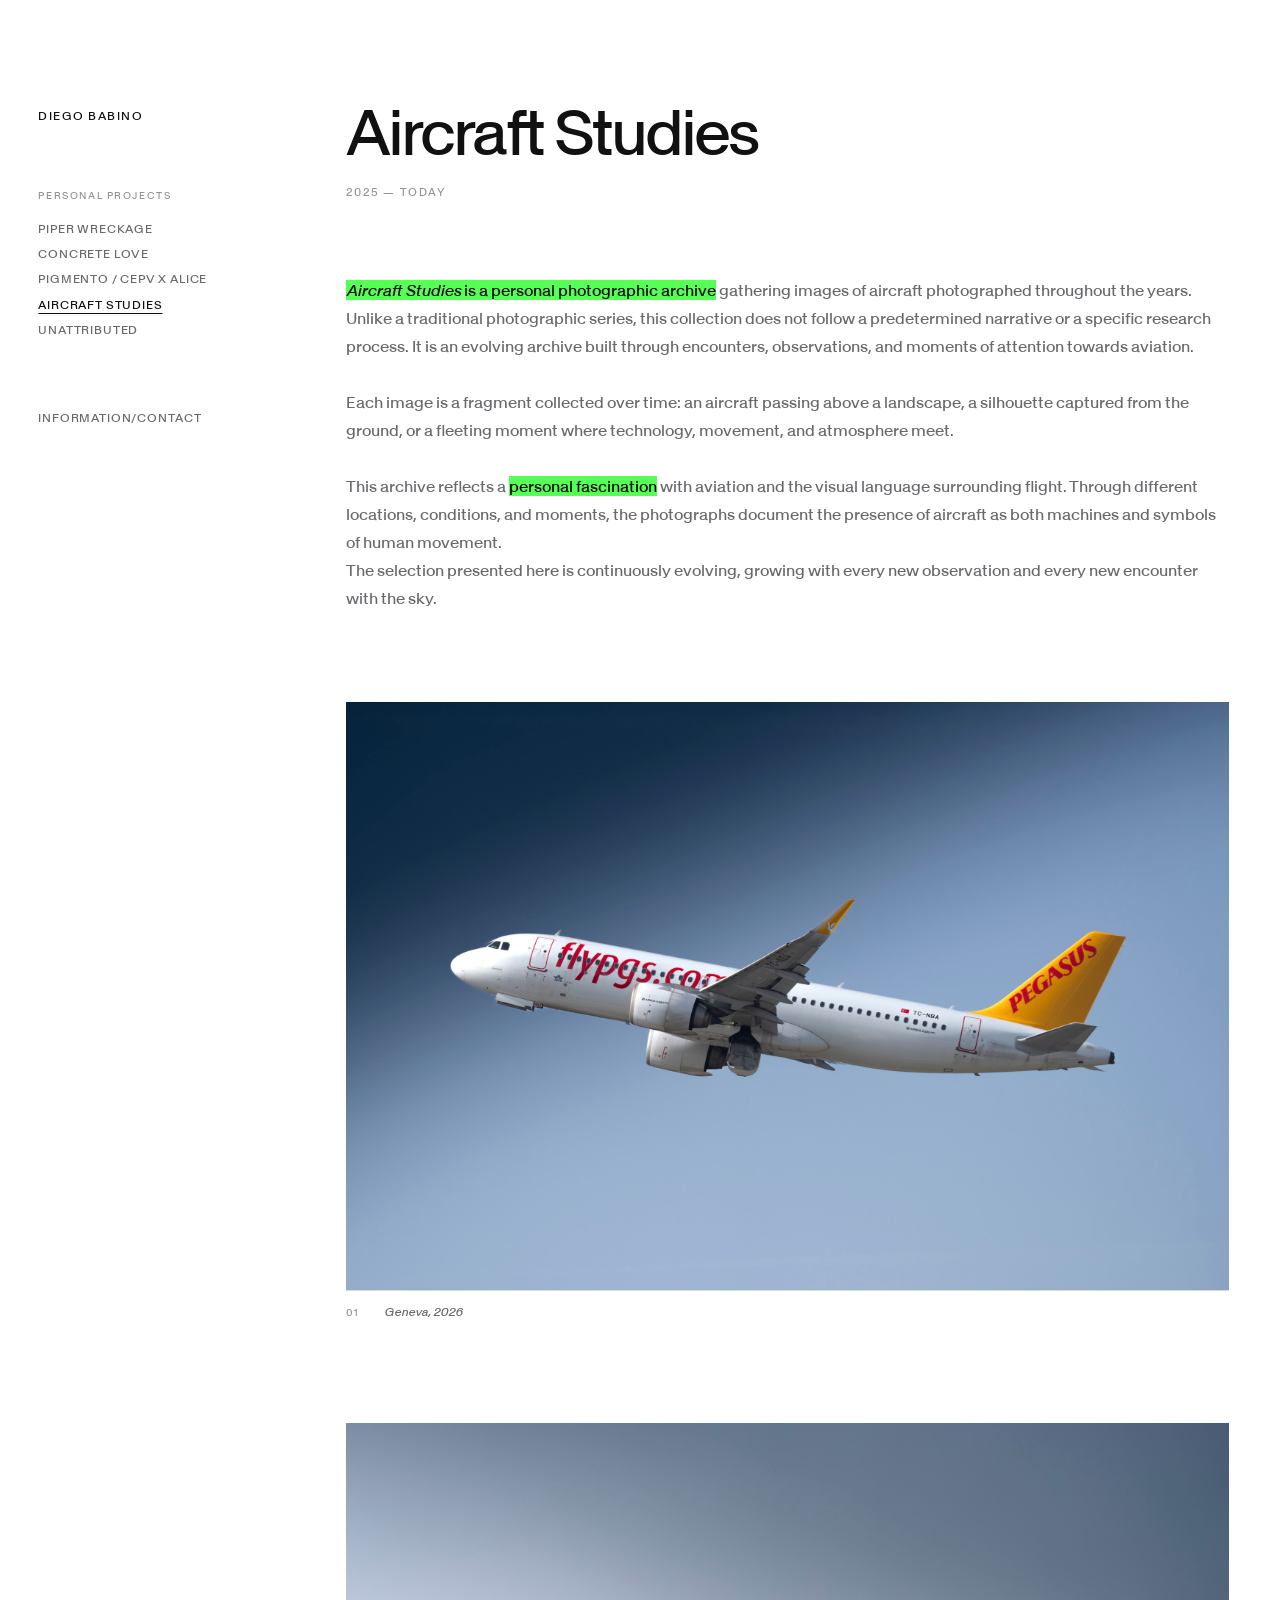
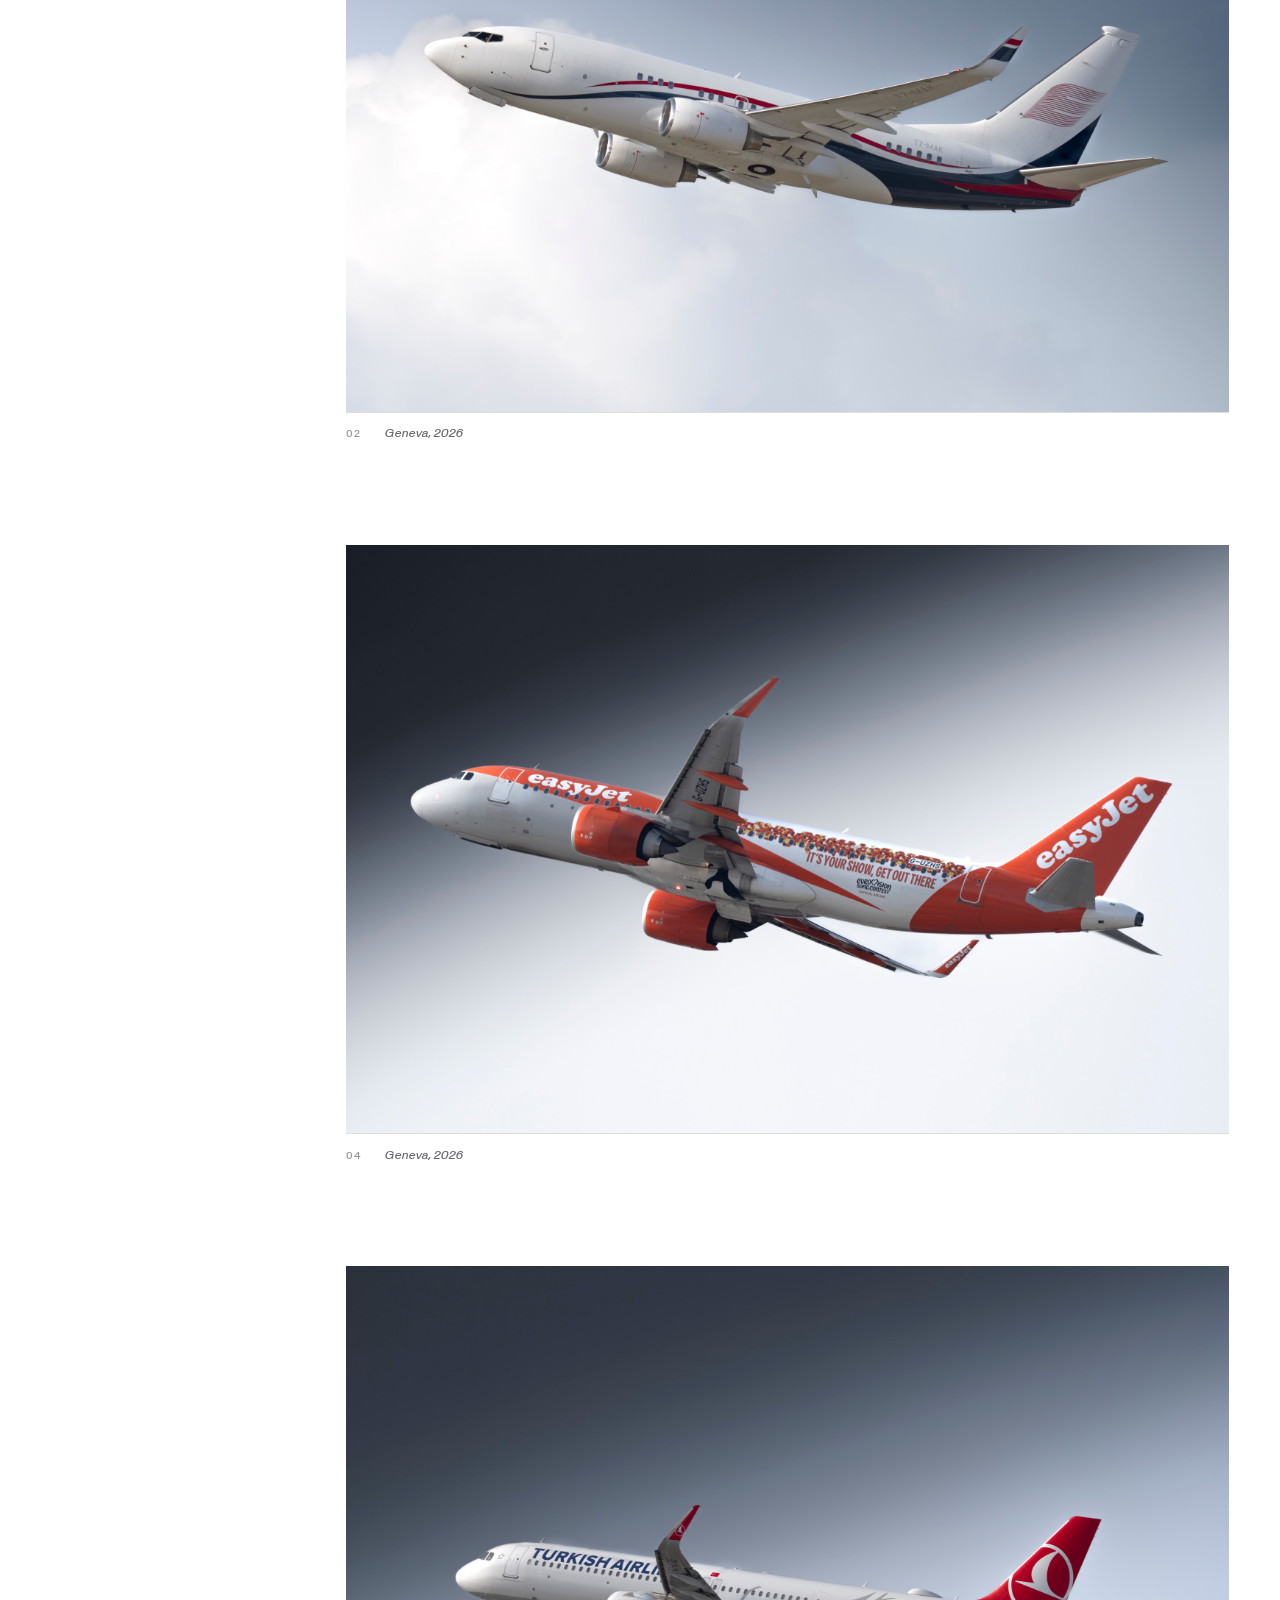
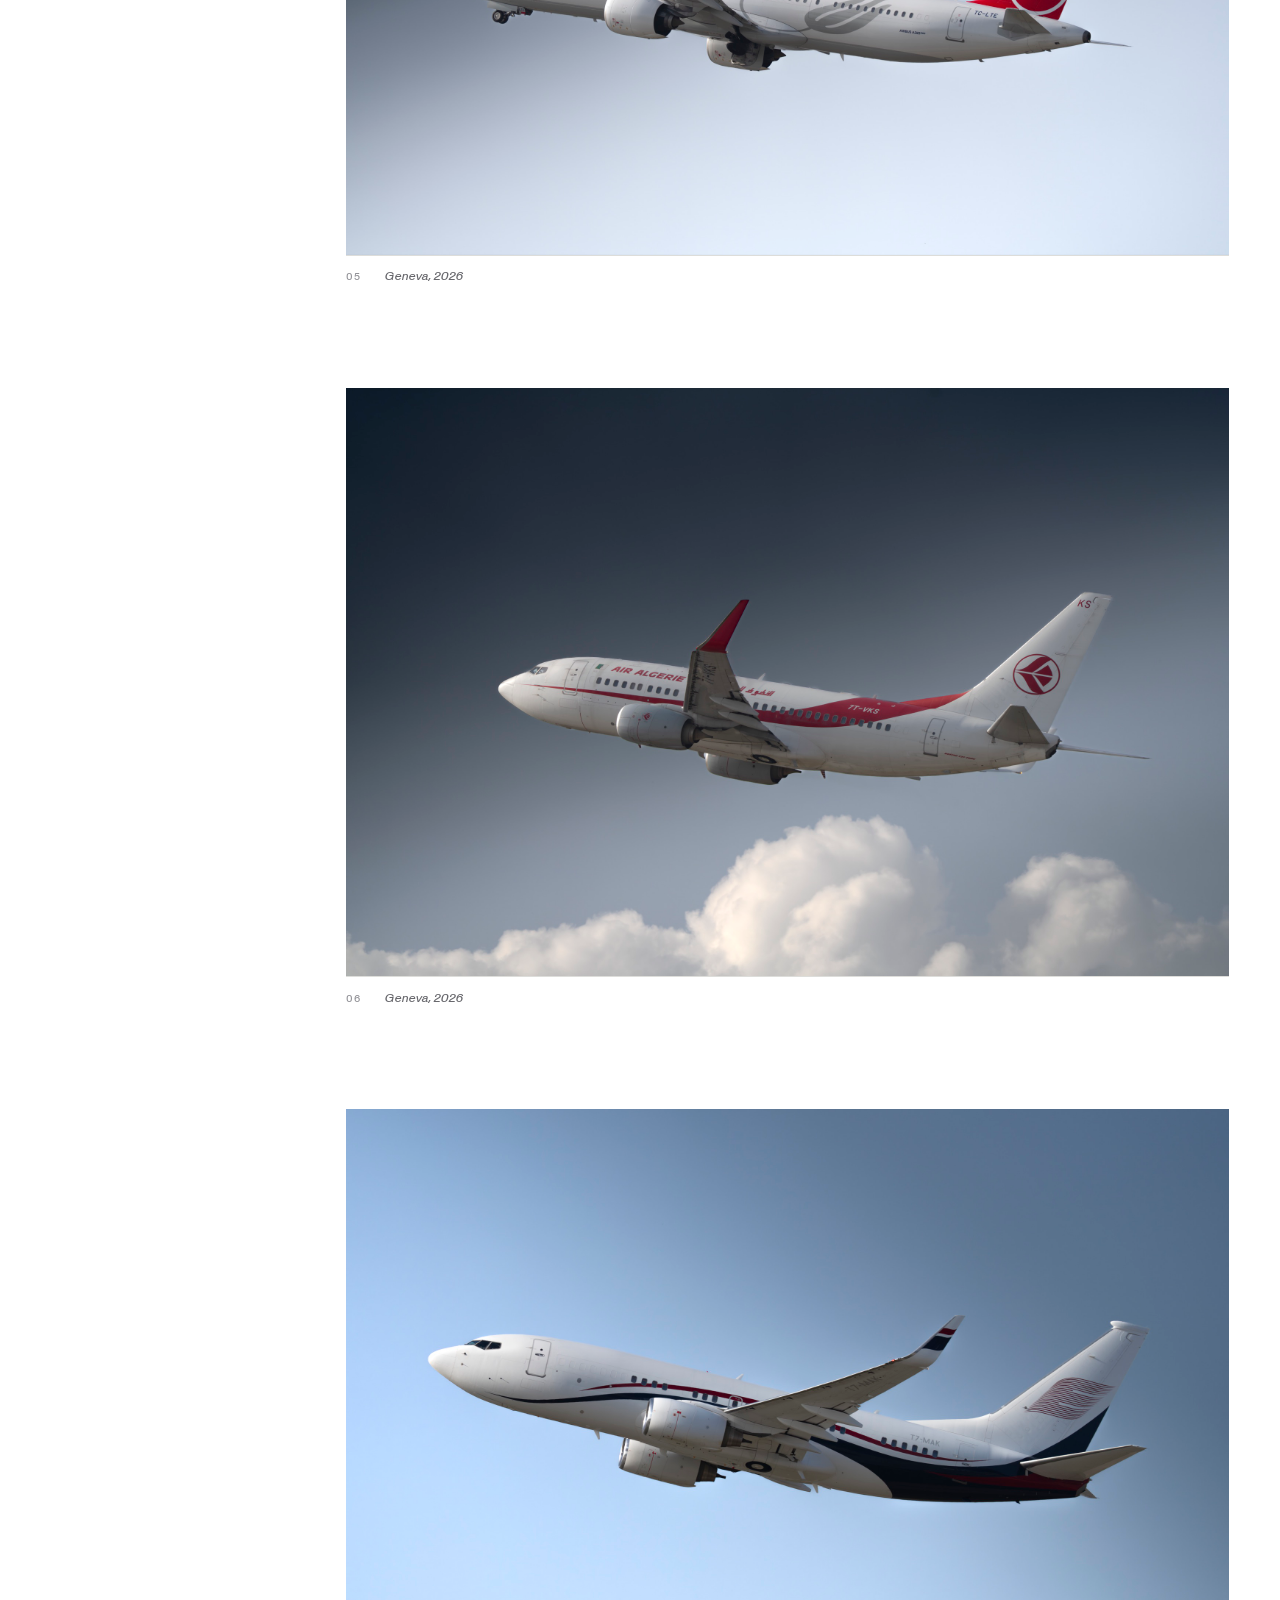
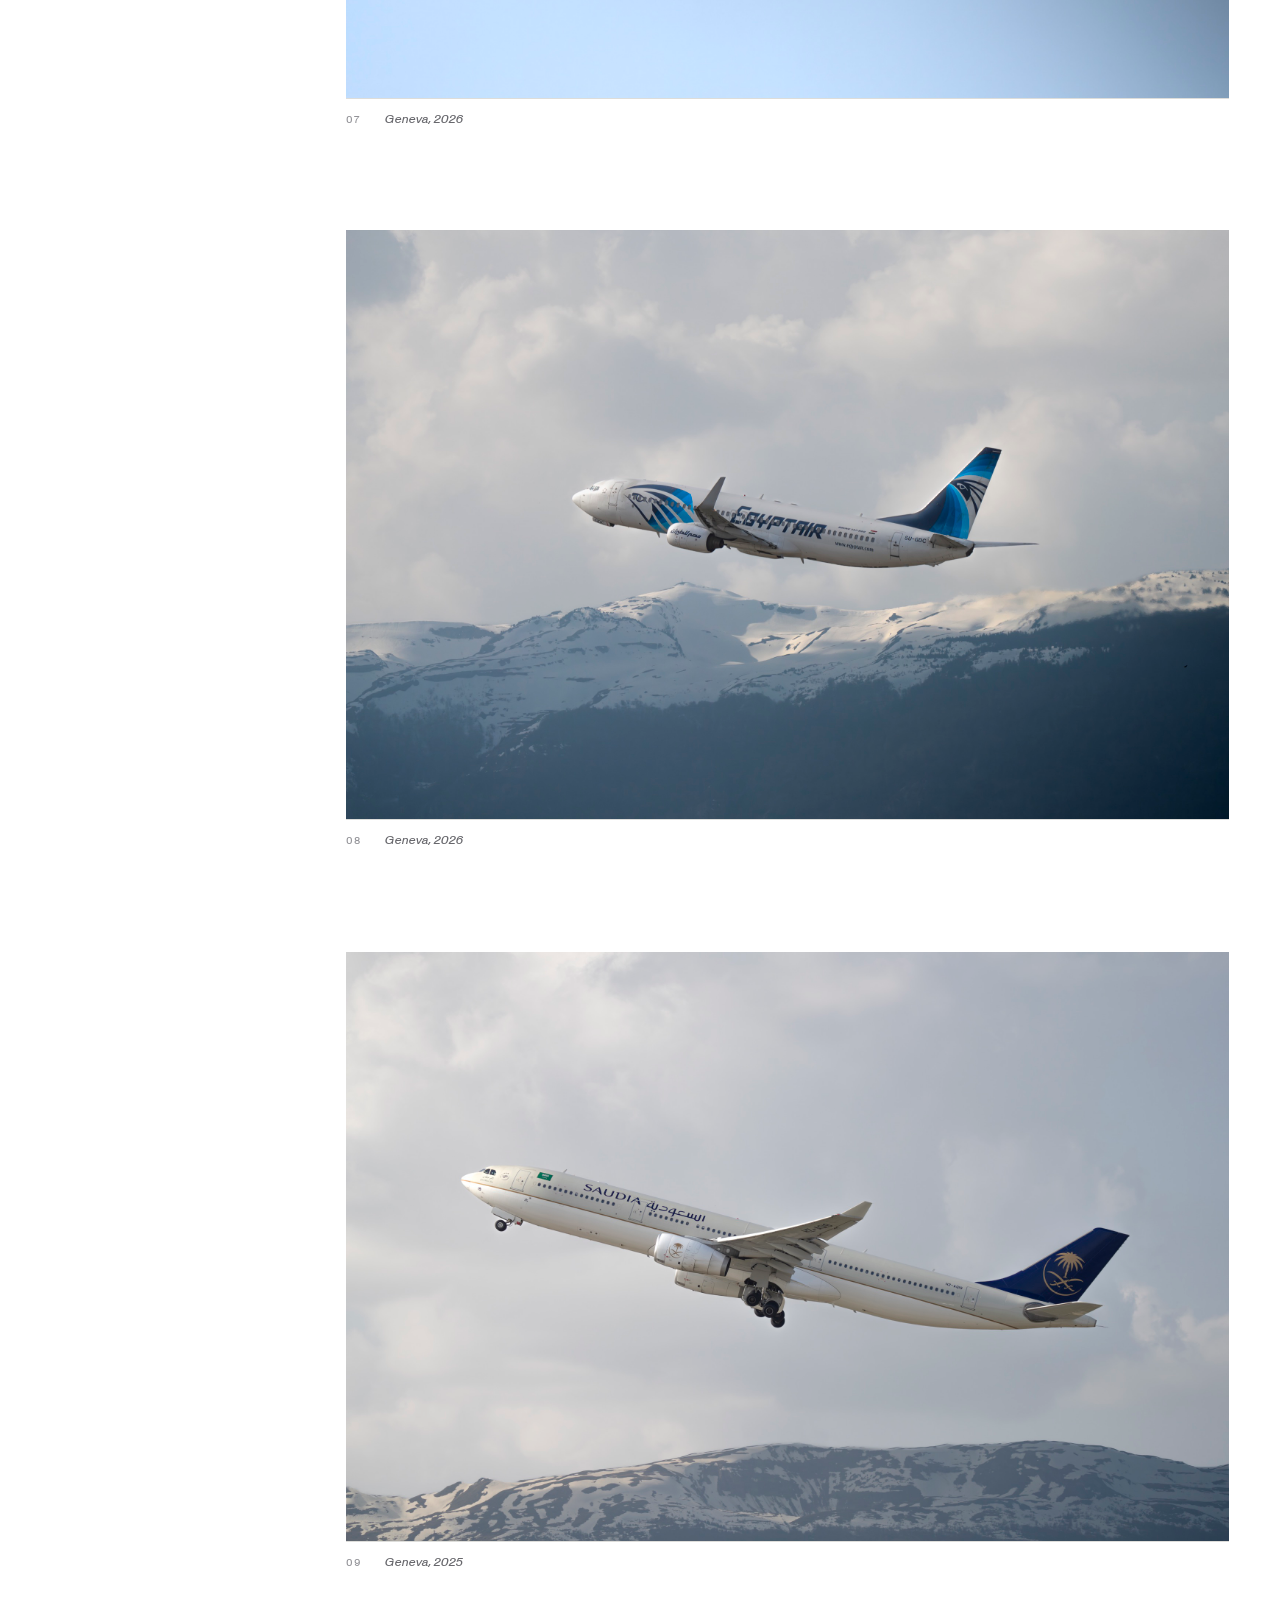
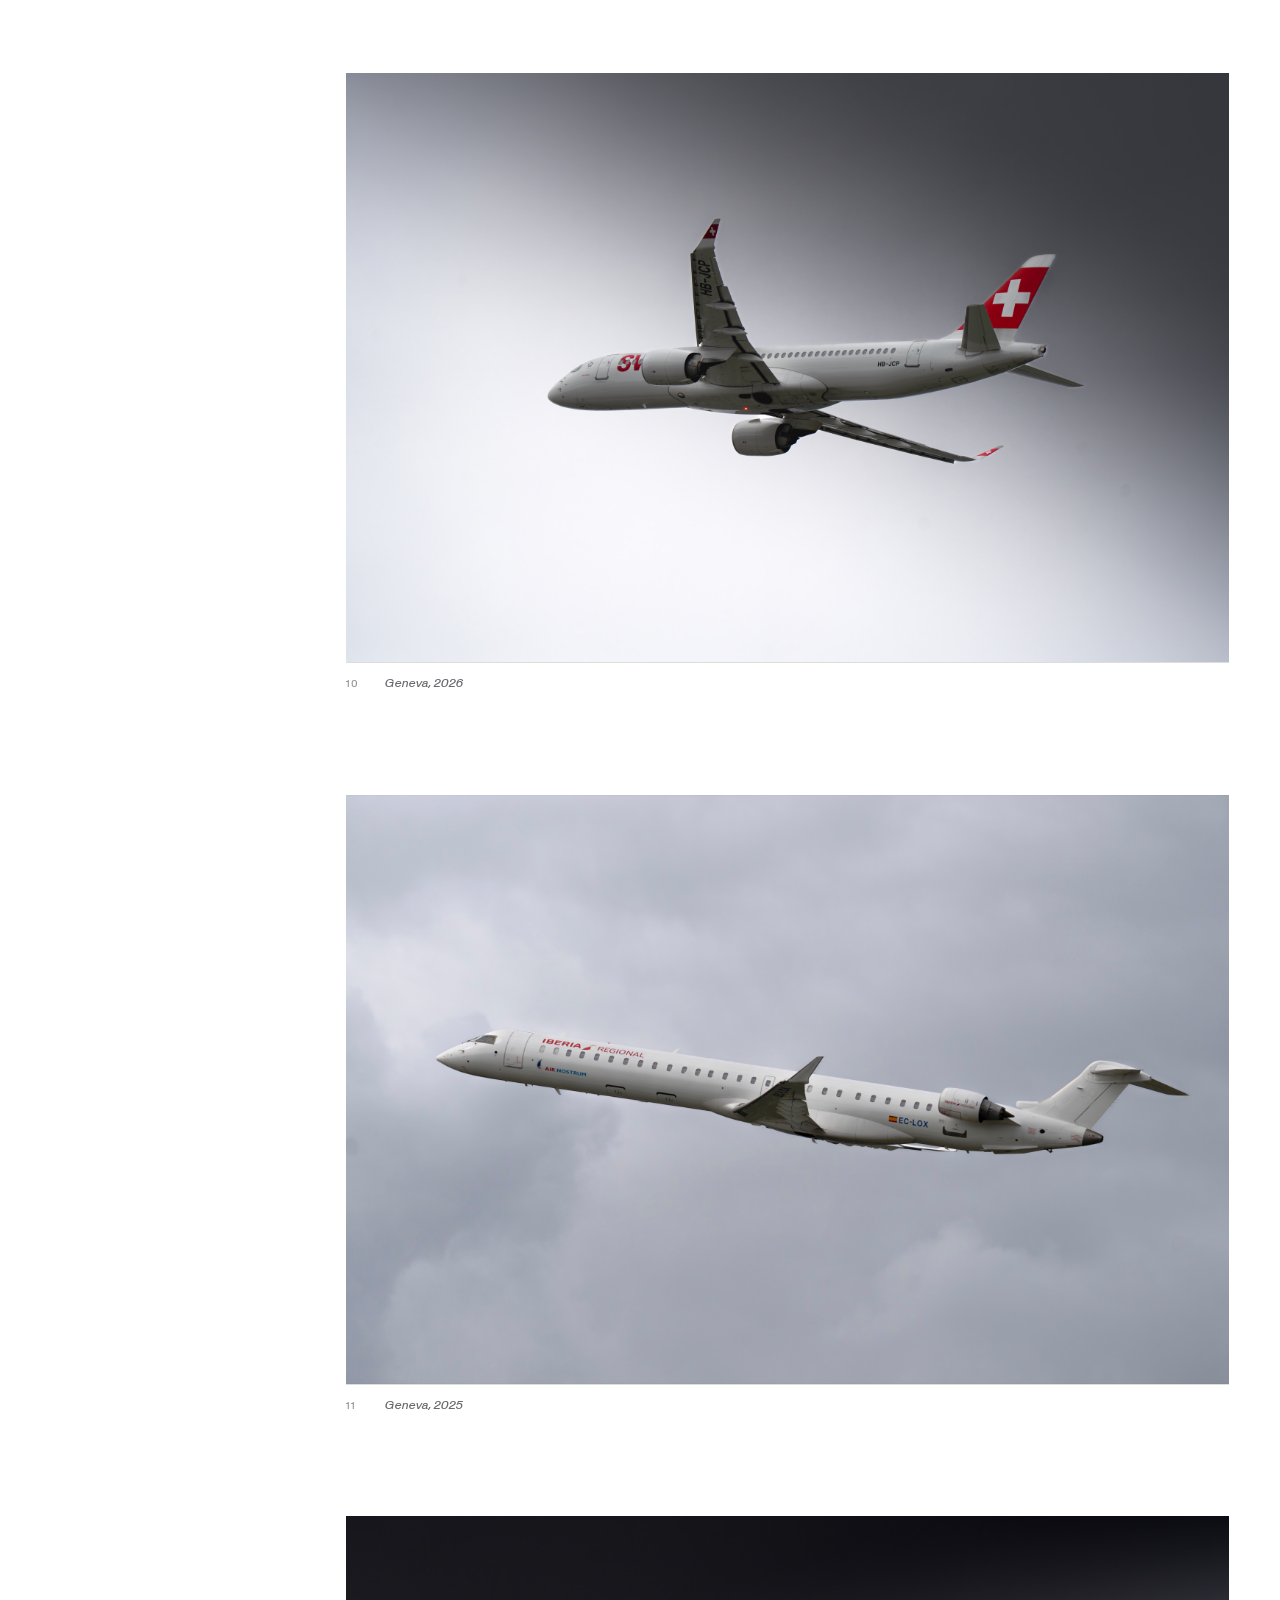
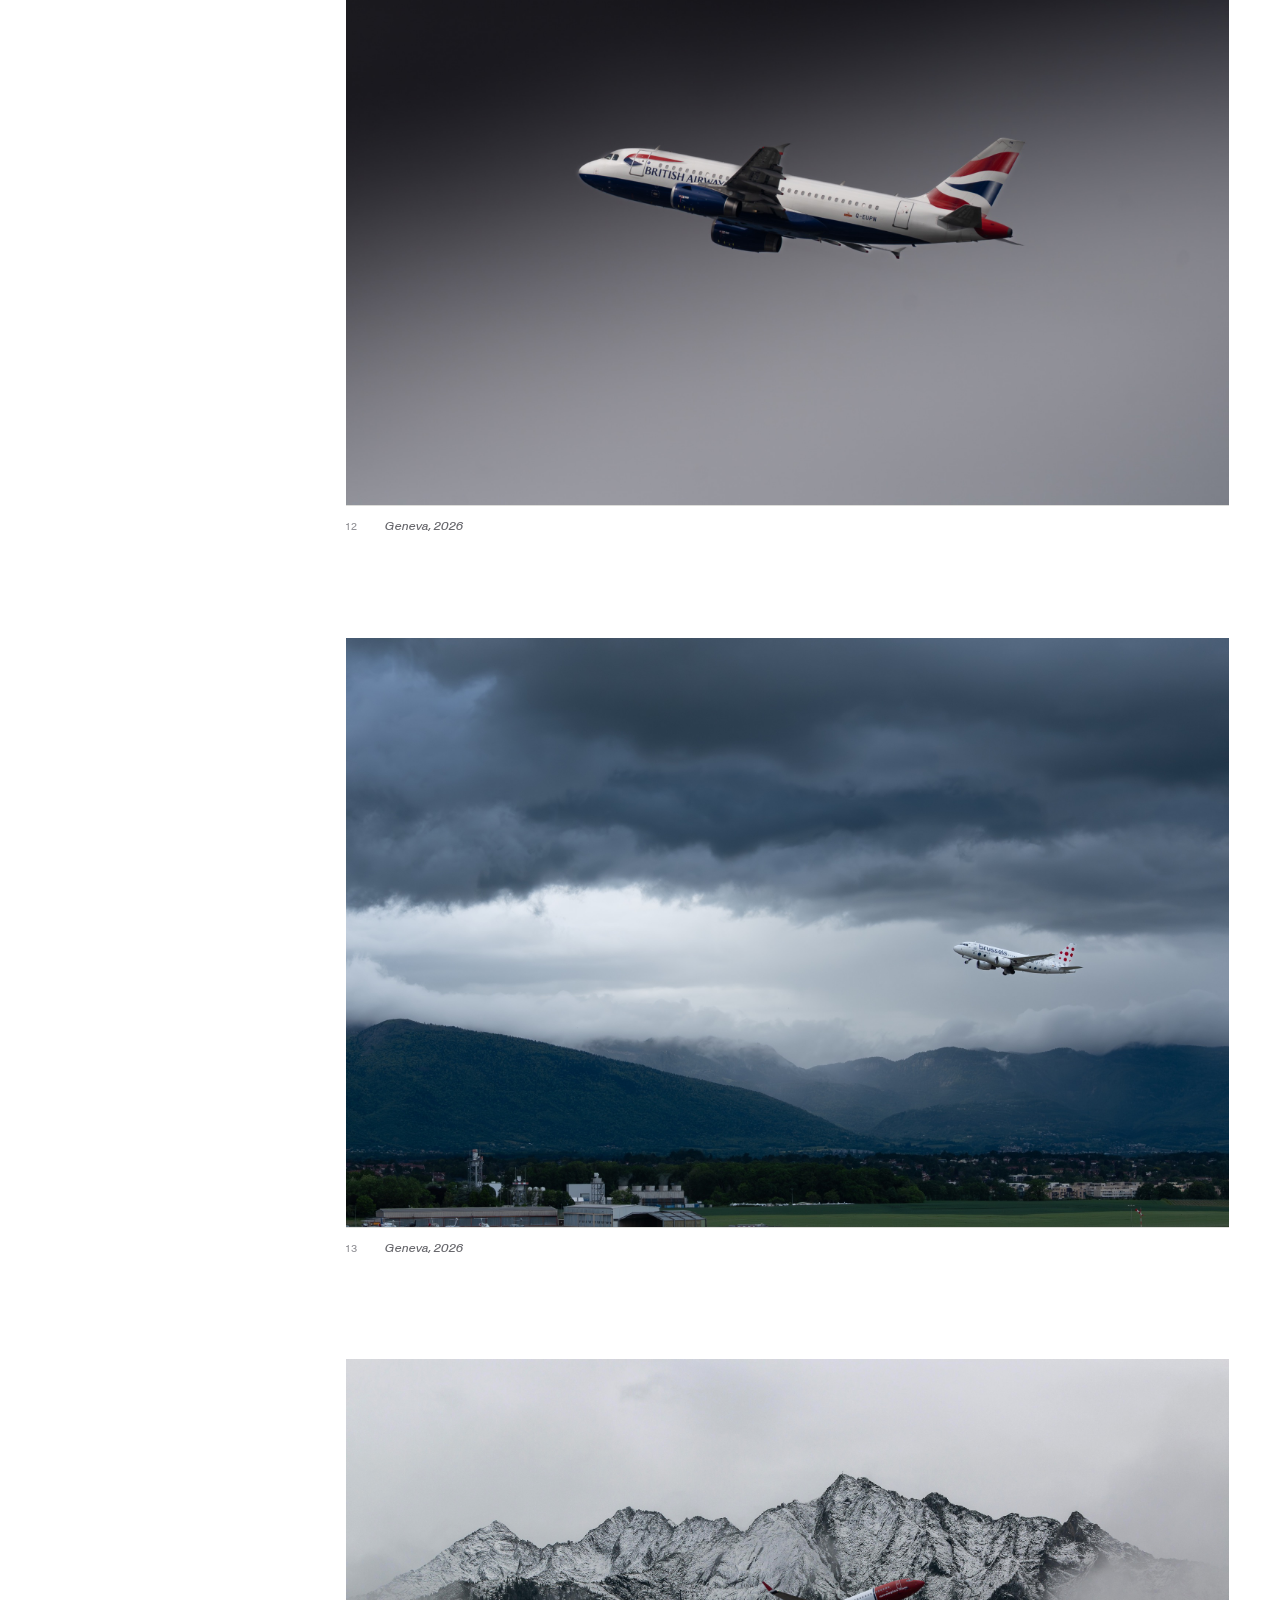
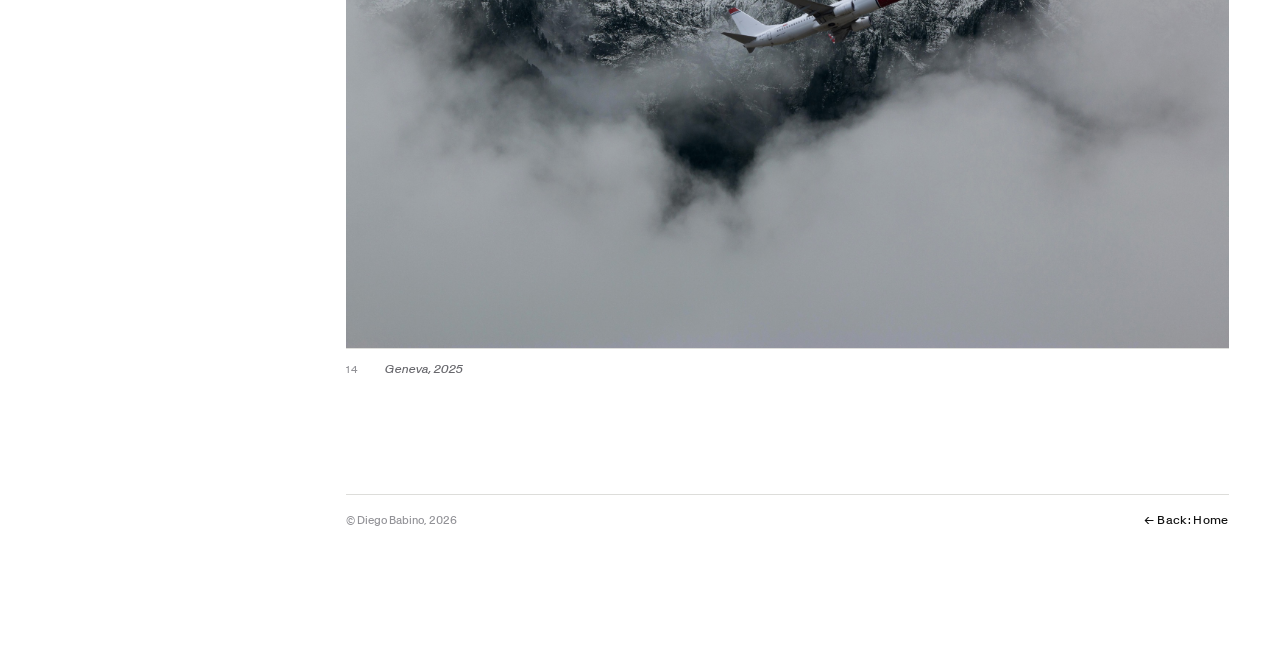
==== commit 9ad8c1bc: "green update" ====
--- a/aircraft_studies.html
+++ b/aircraft_studies.html
@@ -77,7 +77,7 @@
 
             <section class="project-intro">
                 <p>
-                    <i>Aircraft Studies</i> is a personal photographic archive gathering
+                    <span class="highlight"><i>Aircraft Studies</i> is a personal photographic archive</span> gathering
                     images of aircraft photographed throughout the years.
 
                     <br>
@@ -95,7 +95,7 @@
 
                     <br><br>
 
-                    This archive reflects a personal fascination with aviation and the
+                    This archive reflects a <span class="highlight">personal fascination</span> with aviation and the
                     visual language surrounding flight. Through different locations,
                     conditions, and moments, the photographs document the presence of
                     aircraft as both machines and symbols of human movement.
--- a/style.css
+++ b/style.css
@@ -29,6 +29,32 @@
   font-weight: 600;
   font-display: swap;
 }
+
+p::selection {
+  color: rgb(4, 4, 4);
+  background-color:  rgba(4, 255, 0, 0.669);
+}
+
+h1::selection {
+  color: rgb(4, 4, 4);
+  background-color:  rgba(4, 255, 0, 0.669);
+}
+
+h2::selection {
+  color: rgb(4, 4, 4);
+  background-color:  rgba(4, 255, 0, 0.669);
+}
+
+h3::selection {
+  color: rgb(4, 4, 4);
+  background-color: rgba(4, 255, 0, 0.669);
+}
+
+.highlight {
+  color: rgb(4, 4, 4);
+  background-color:  rgba(4, 255, 0, 0.669);
+}
+
 
 :root {
   --bg: #ffffff;
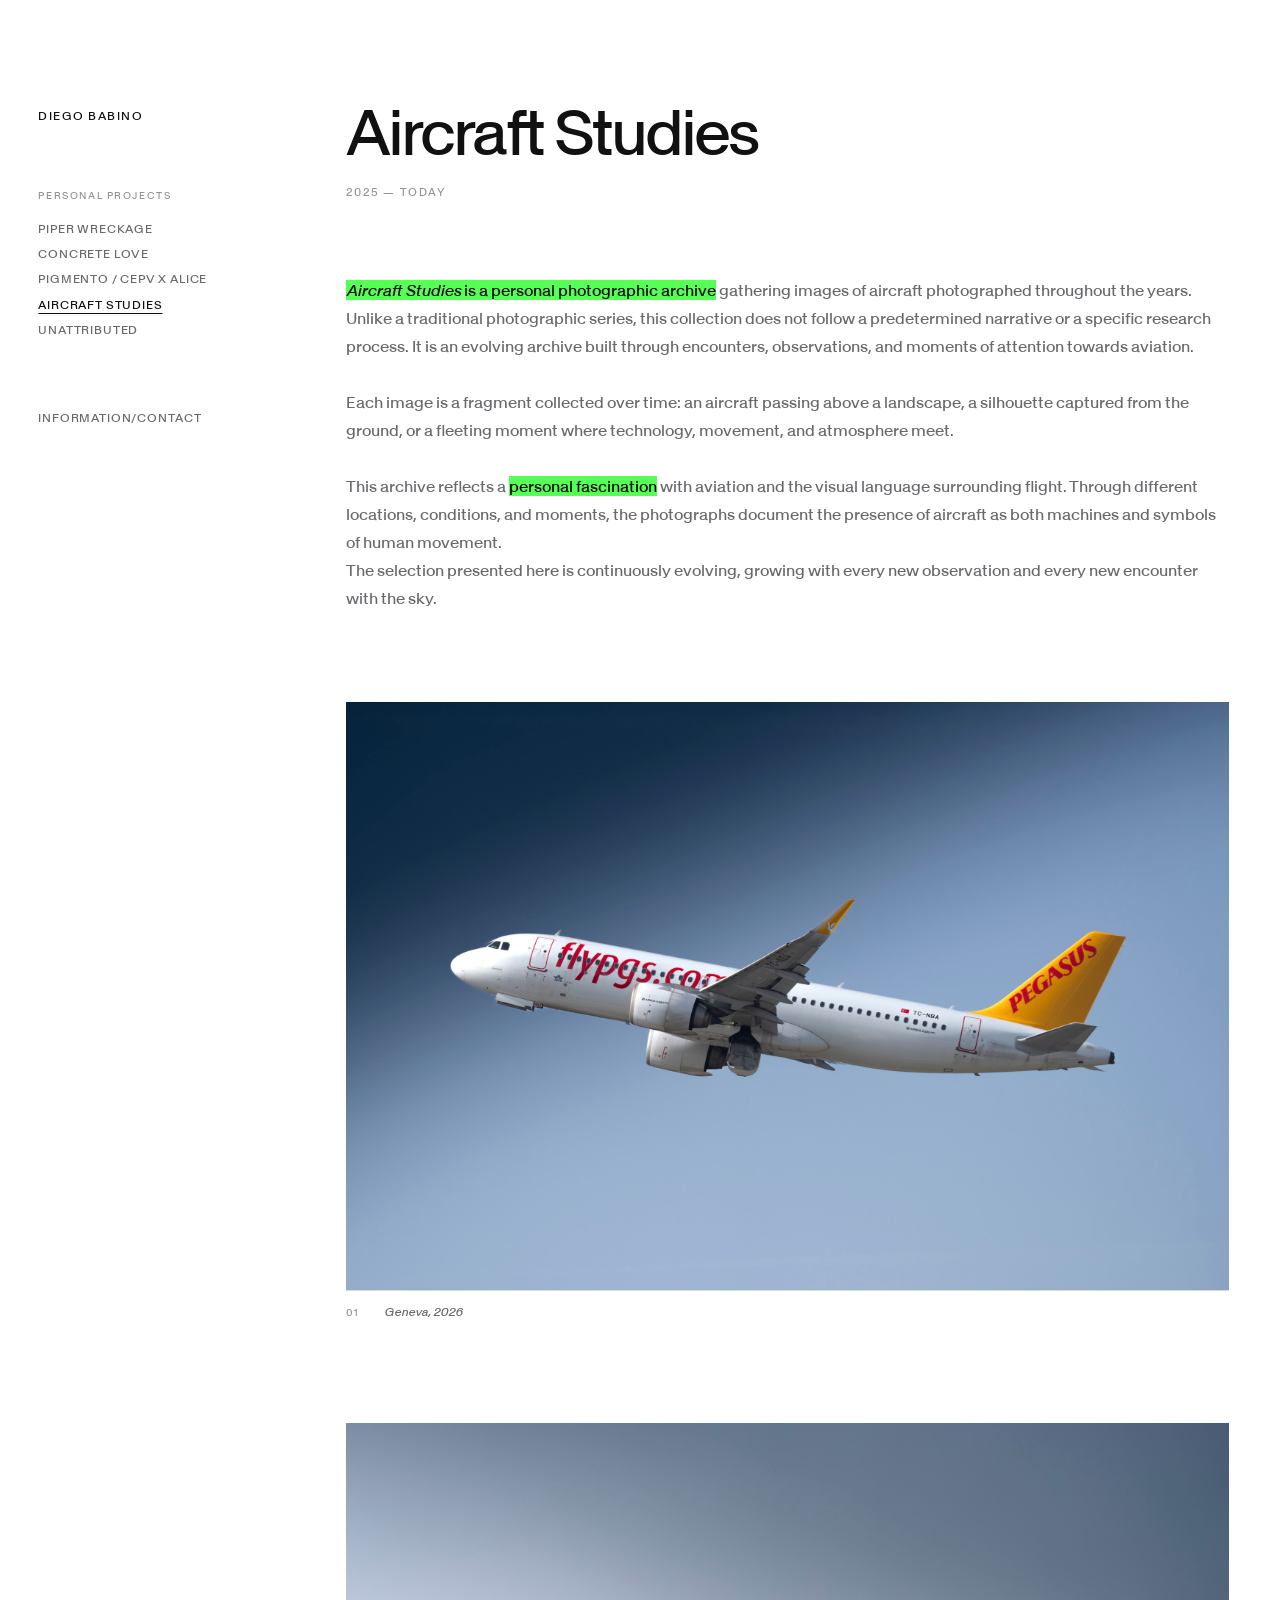
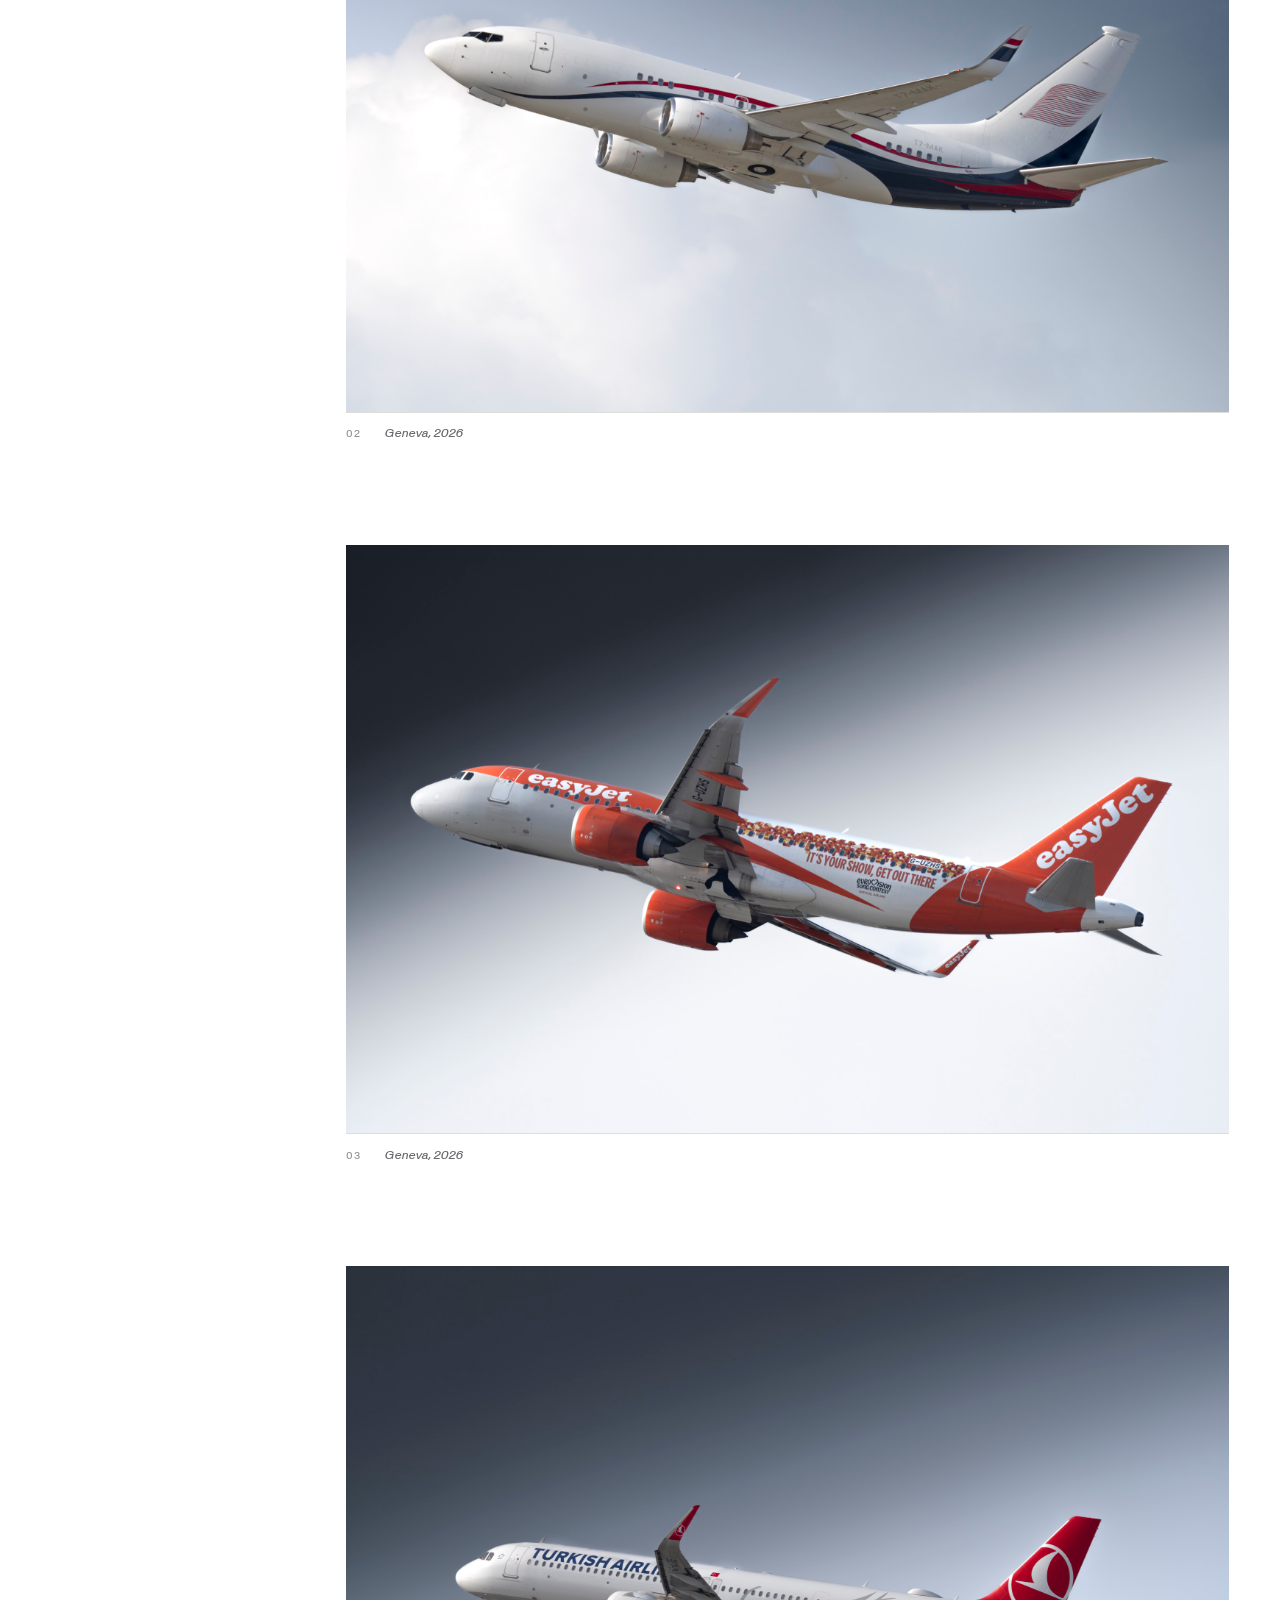
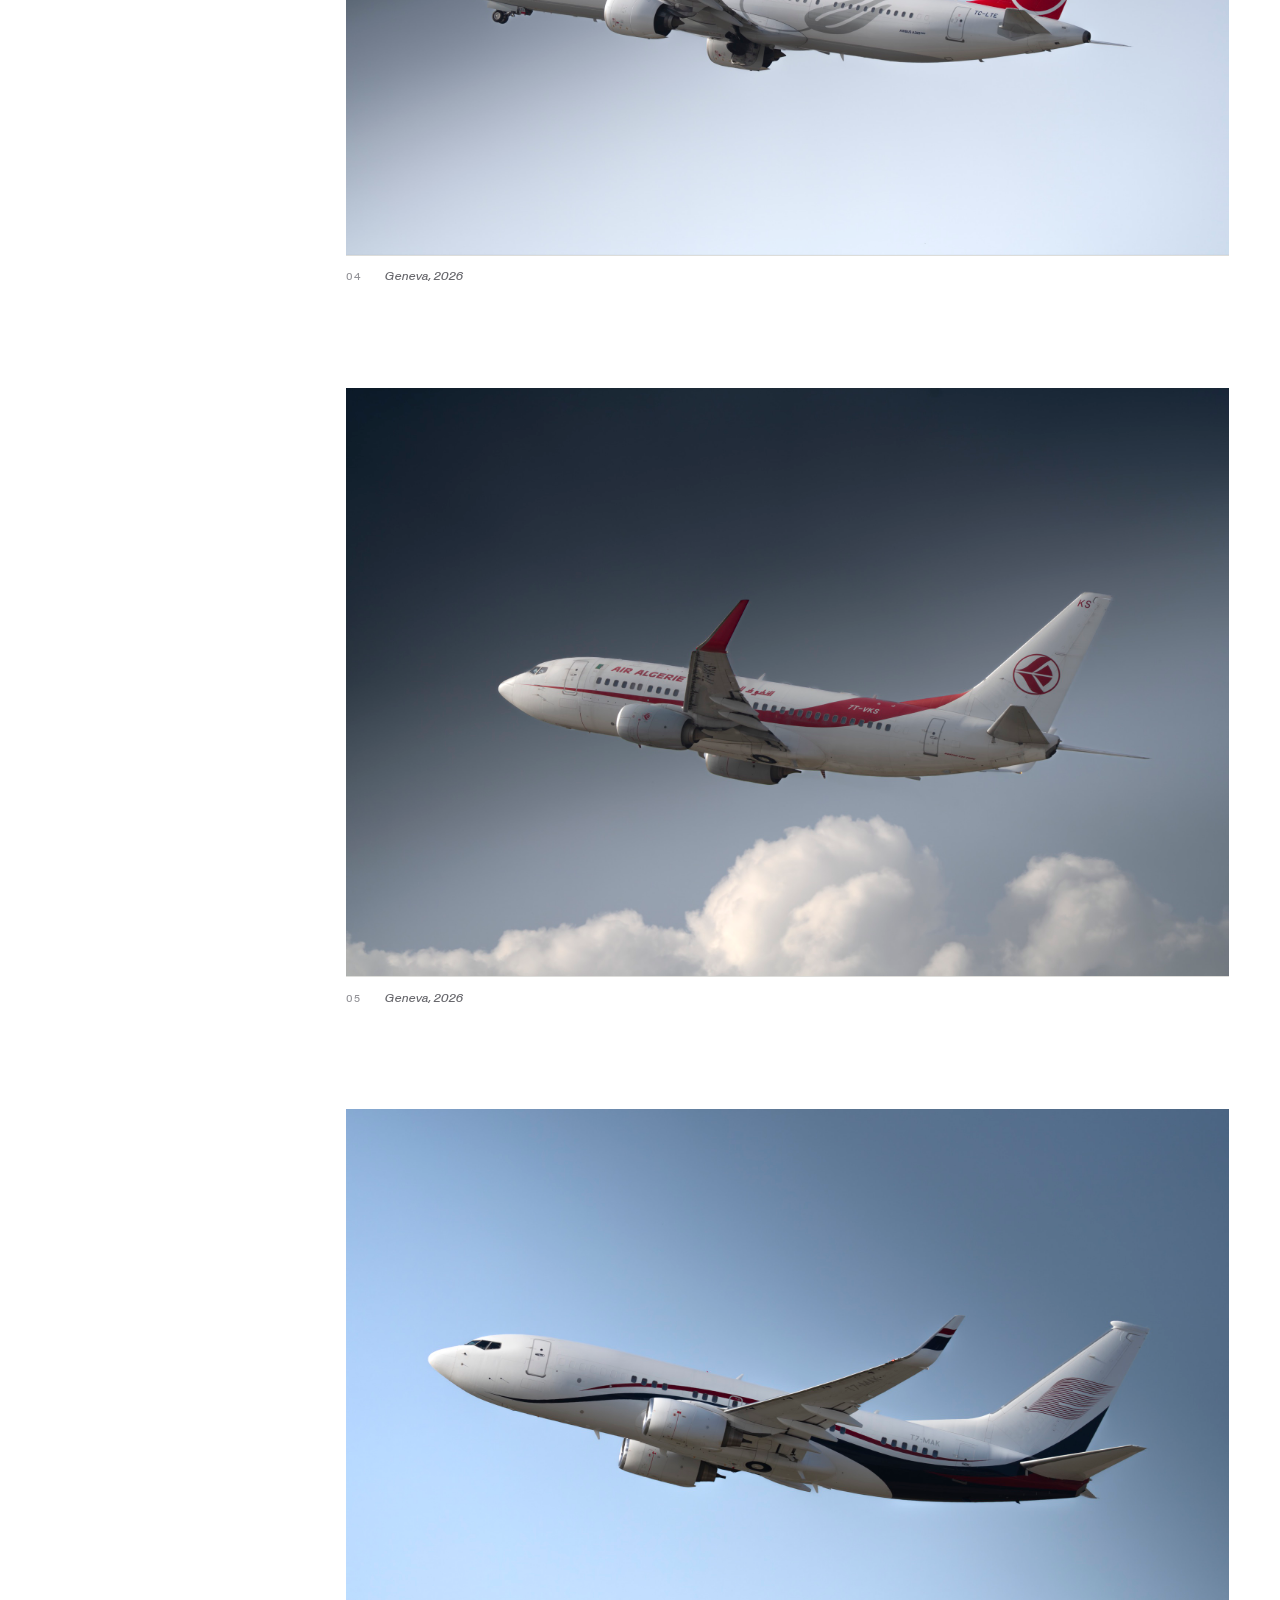
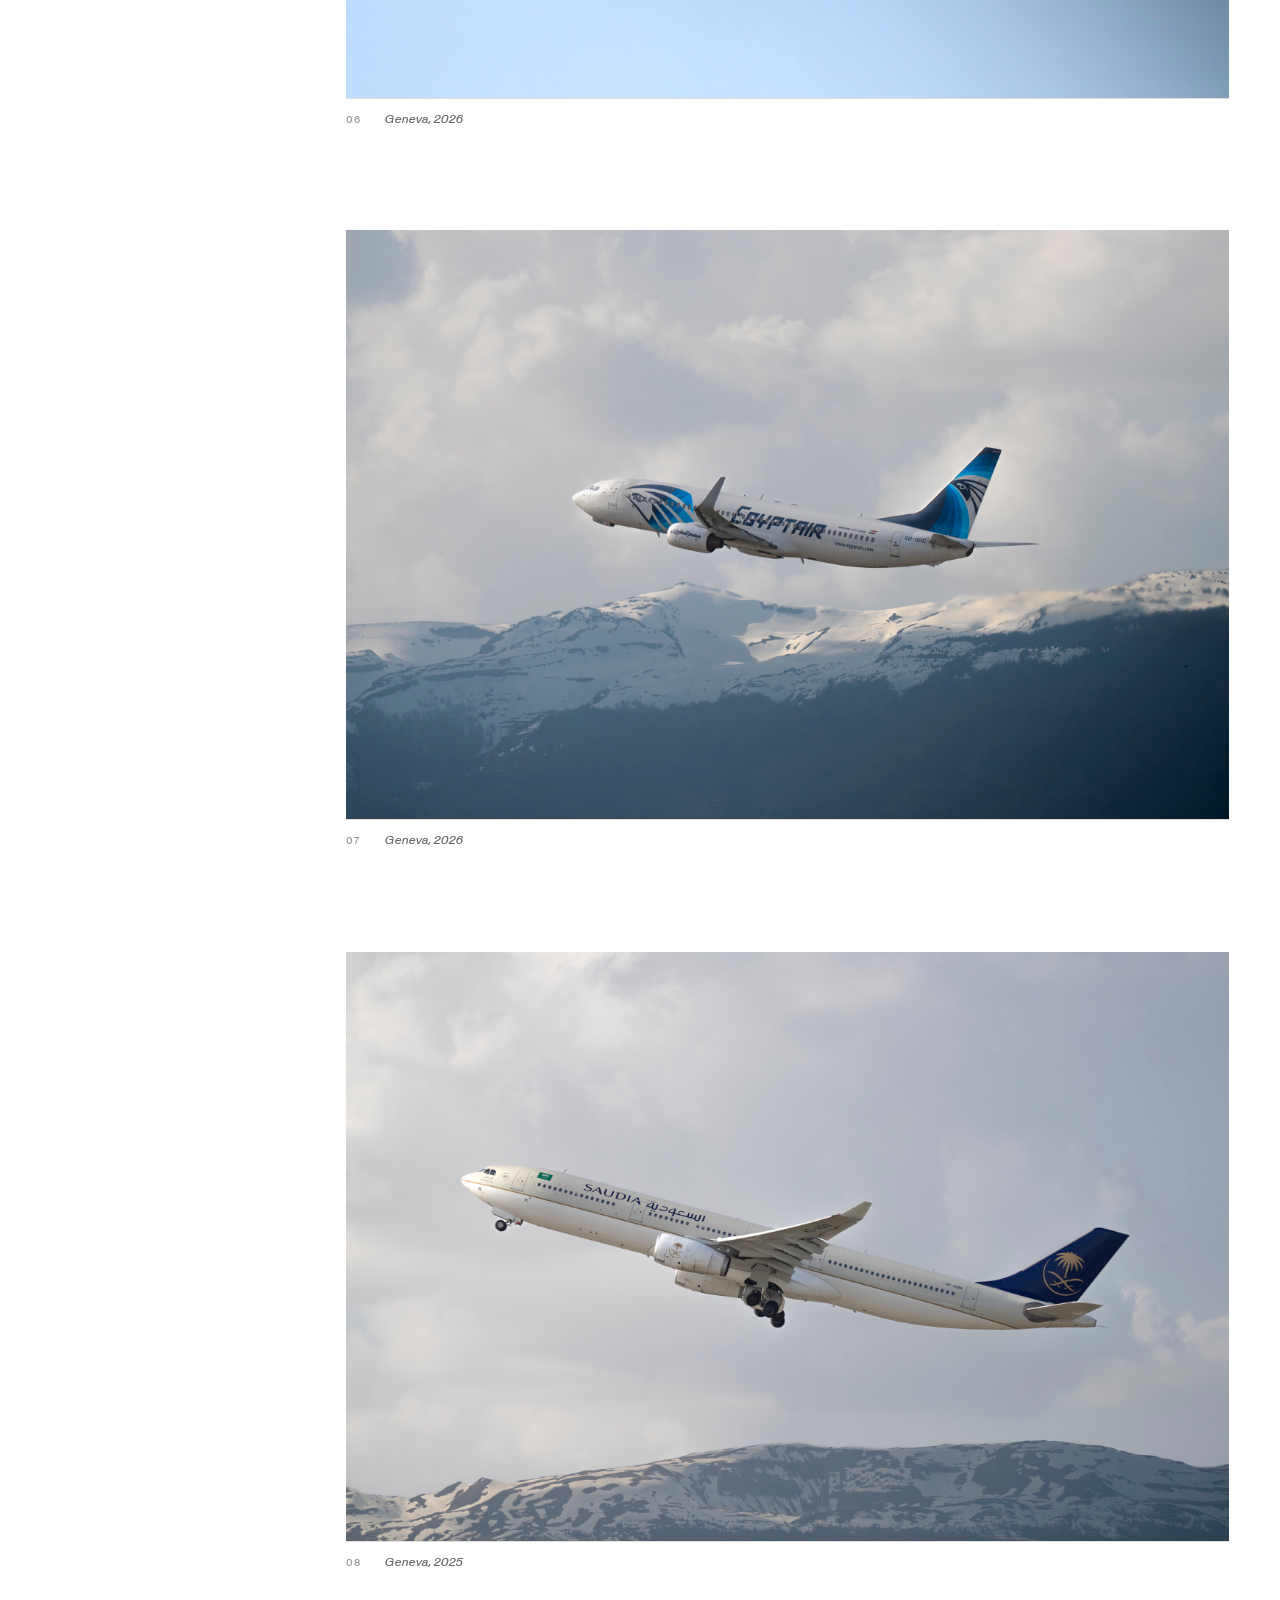
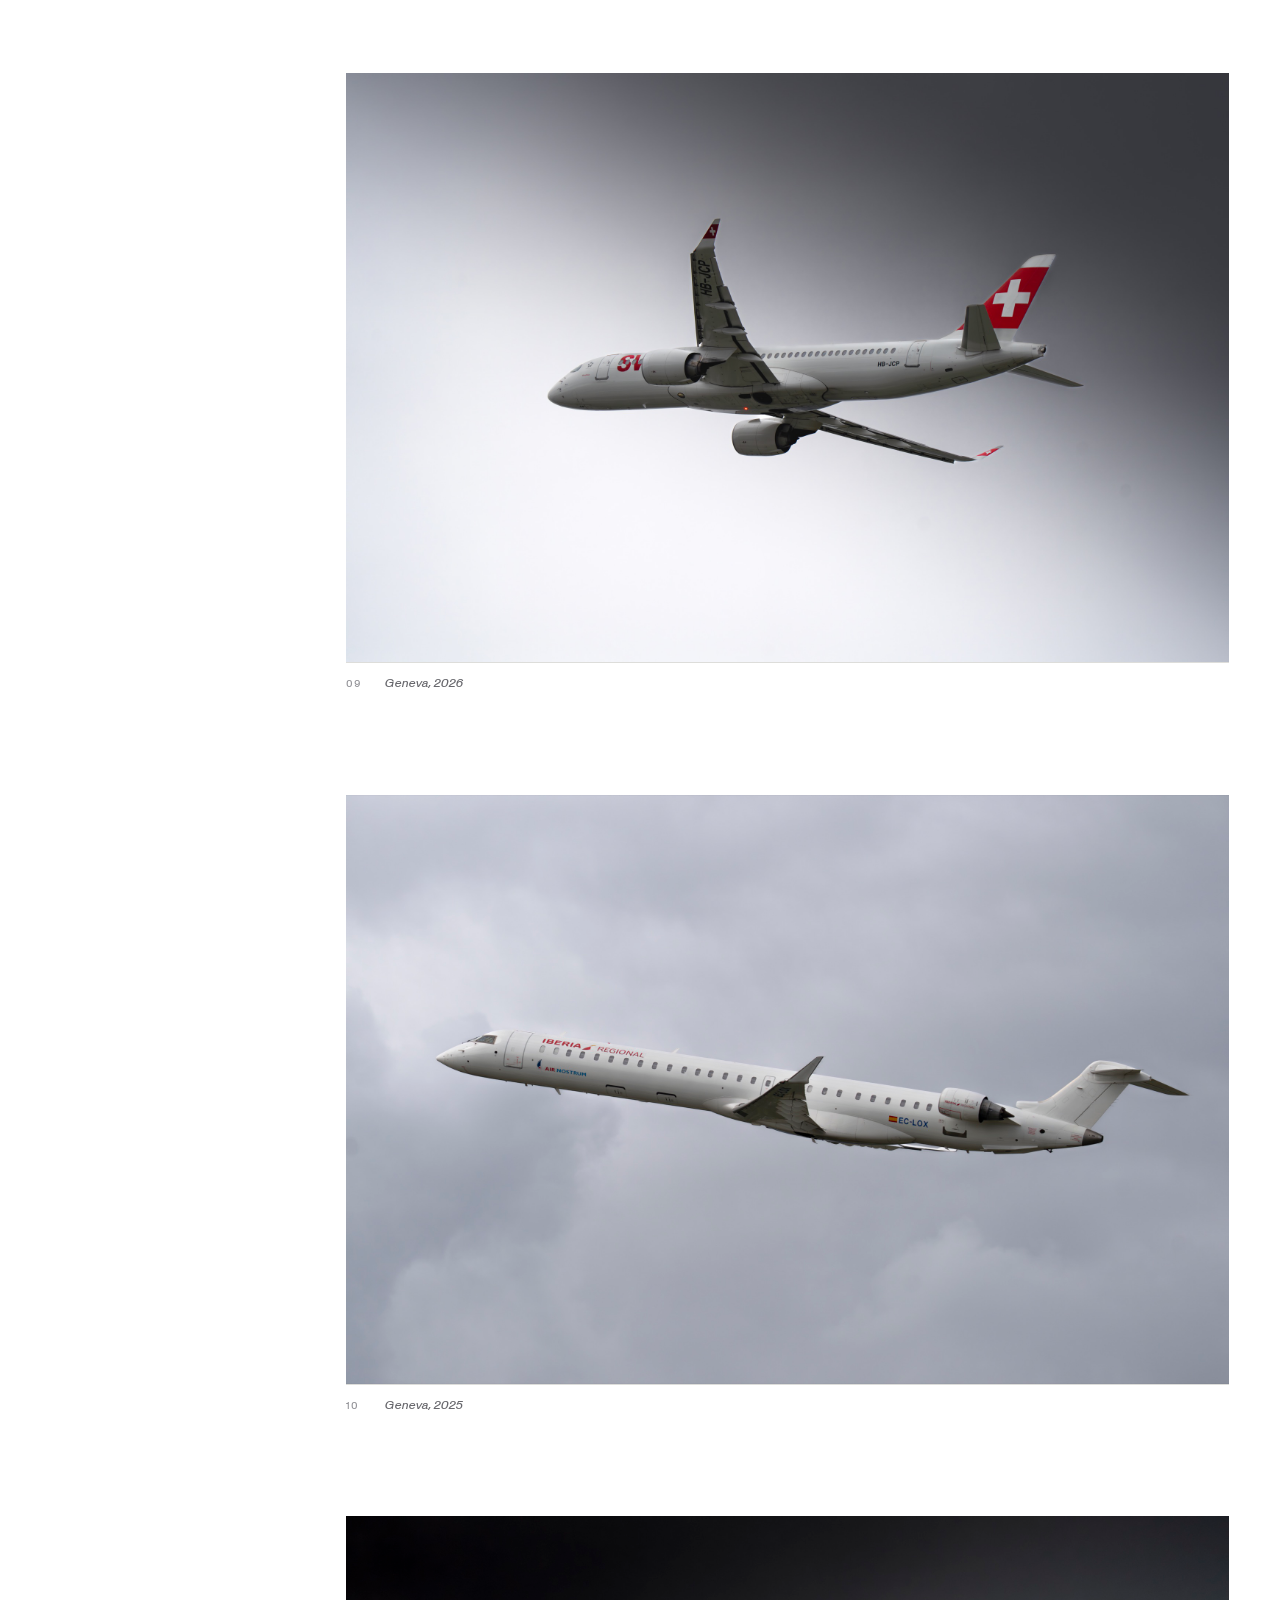
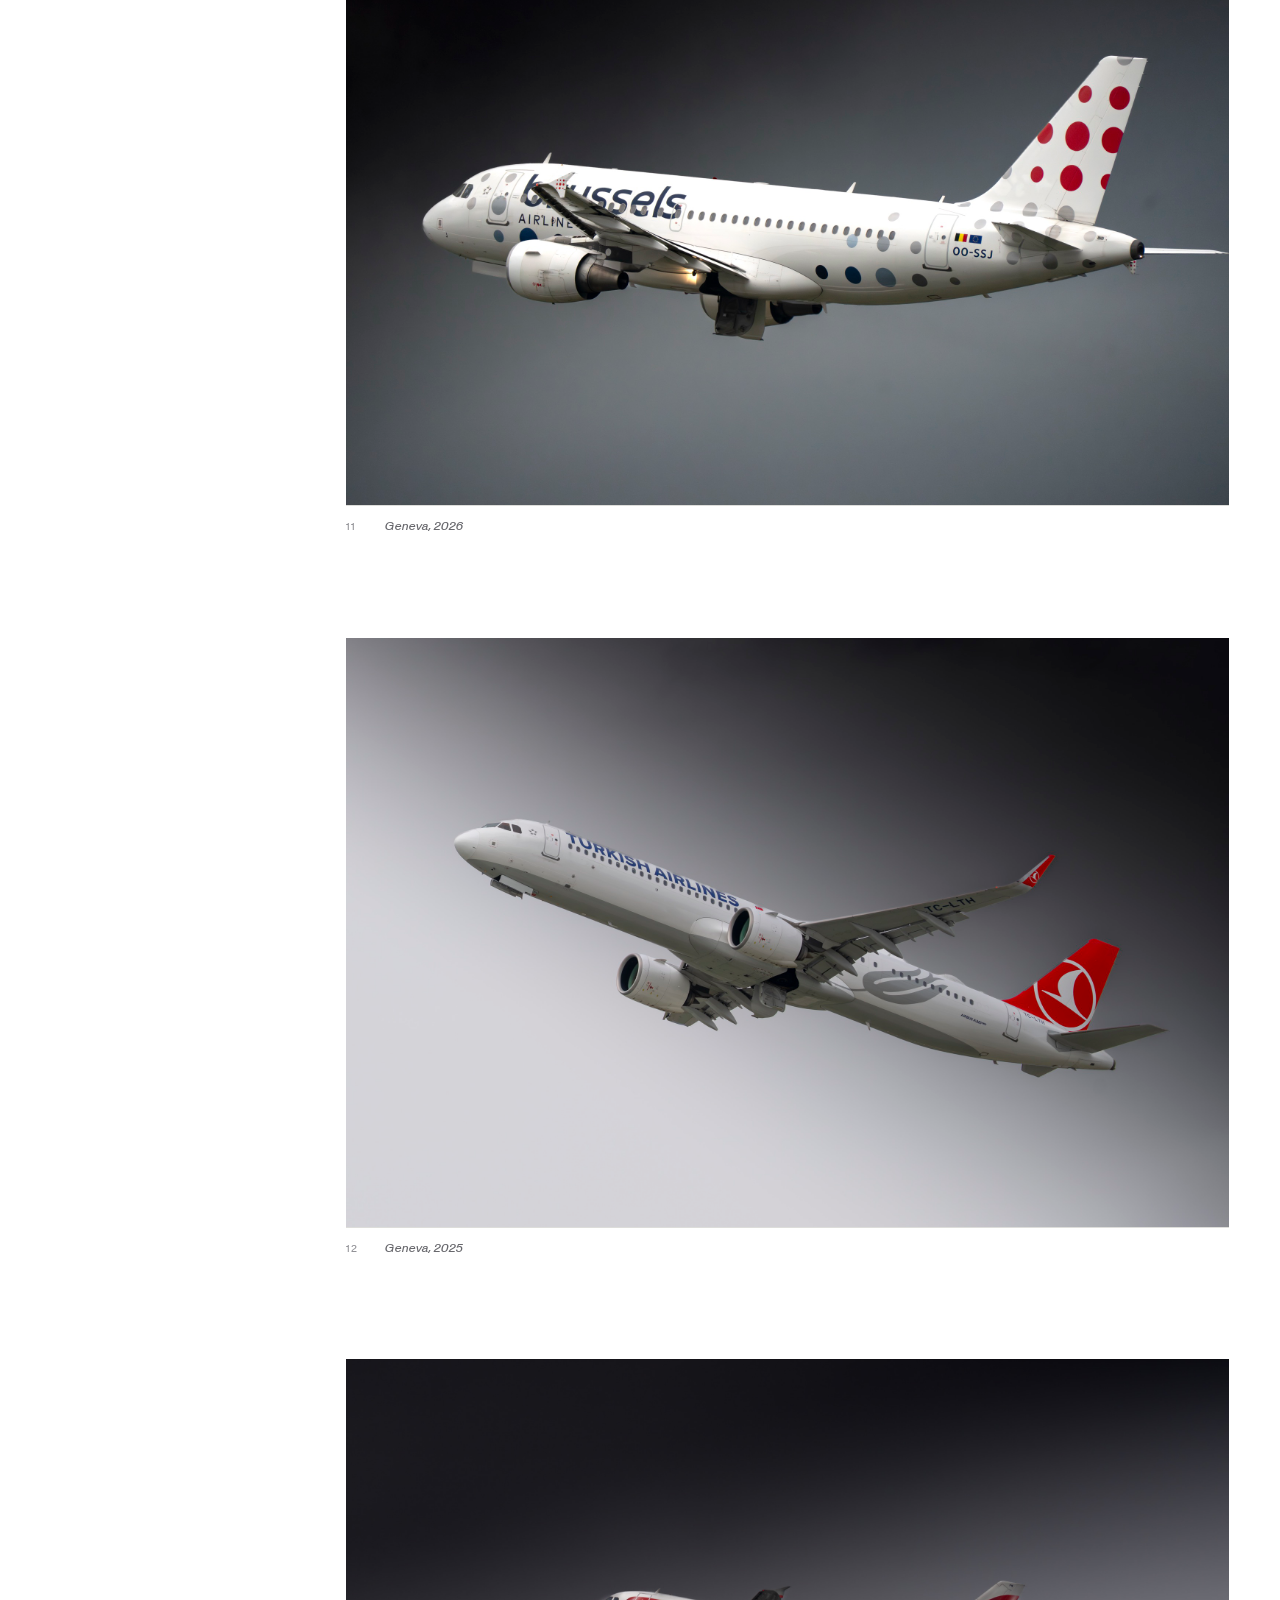
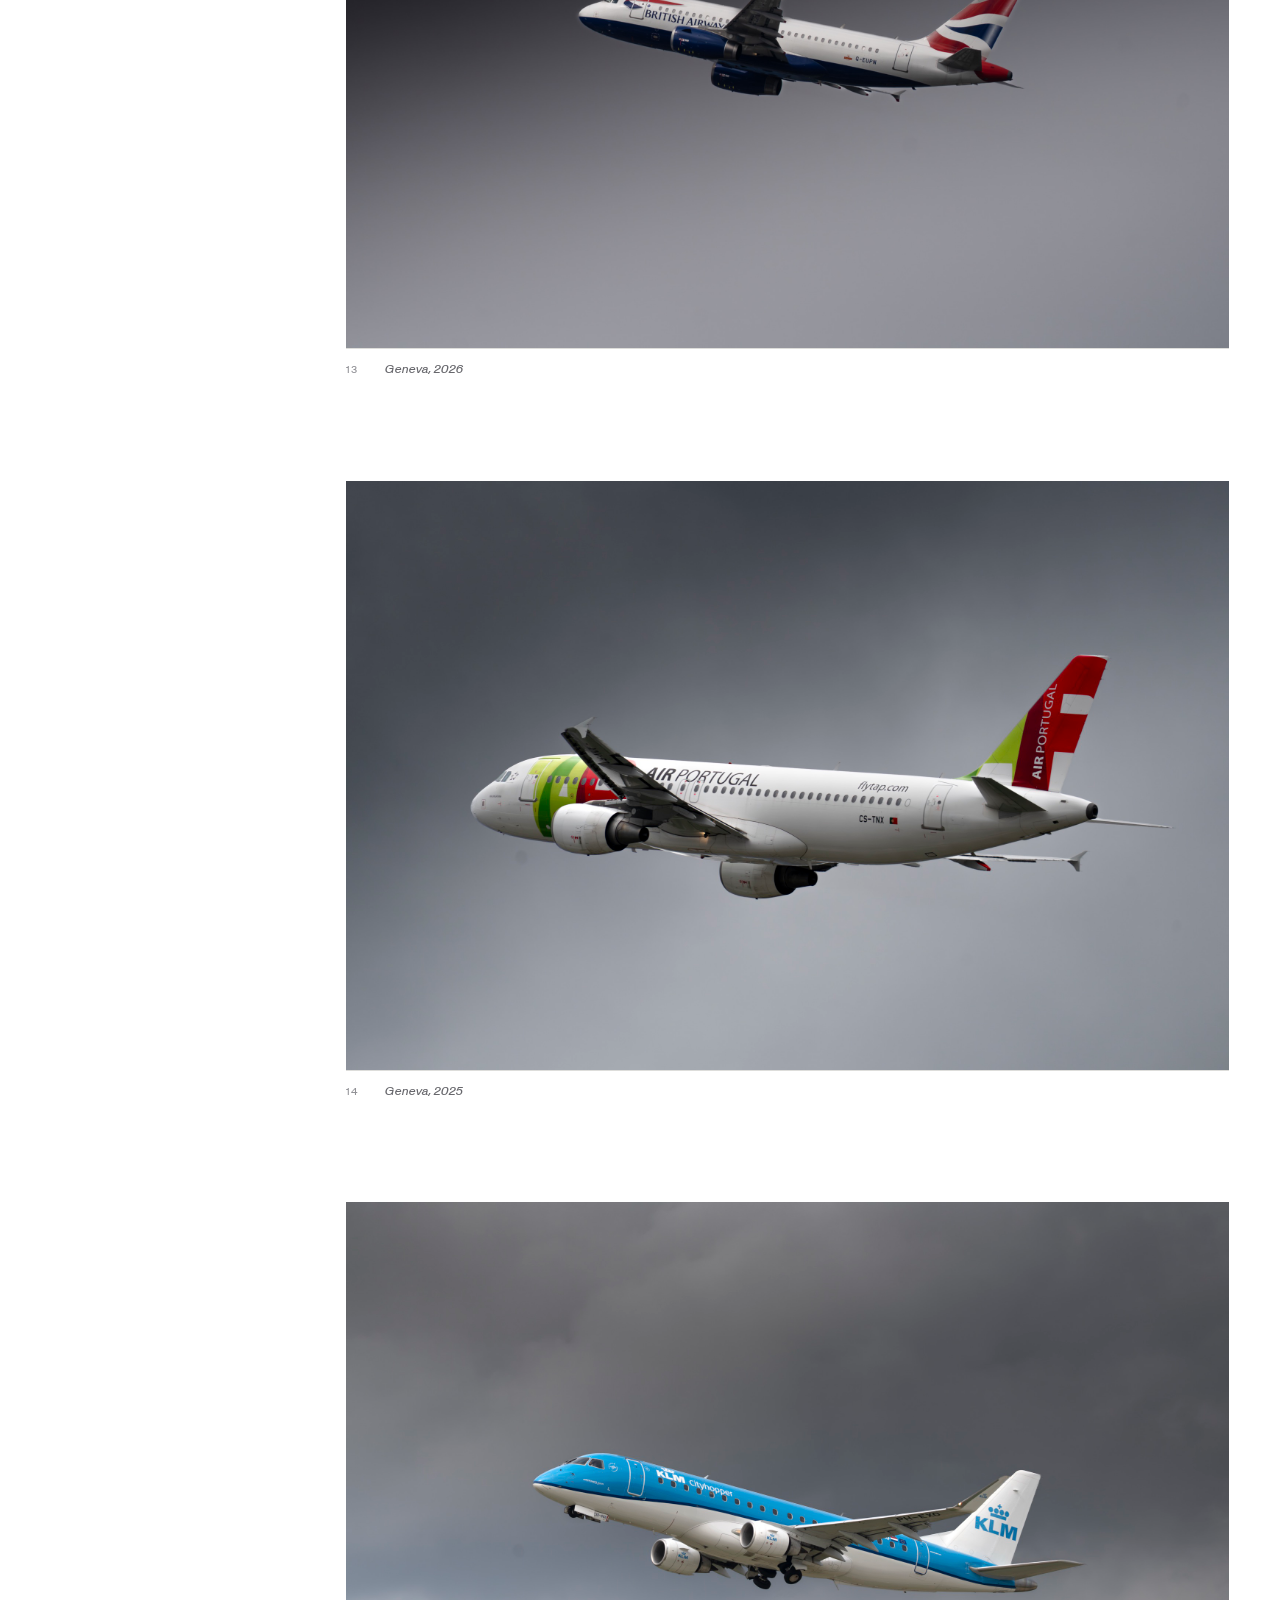
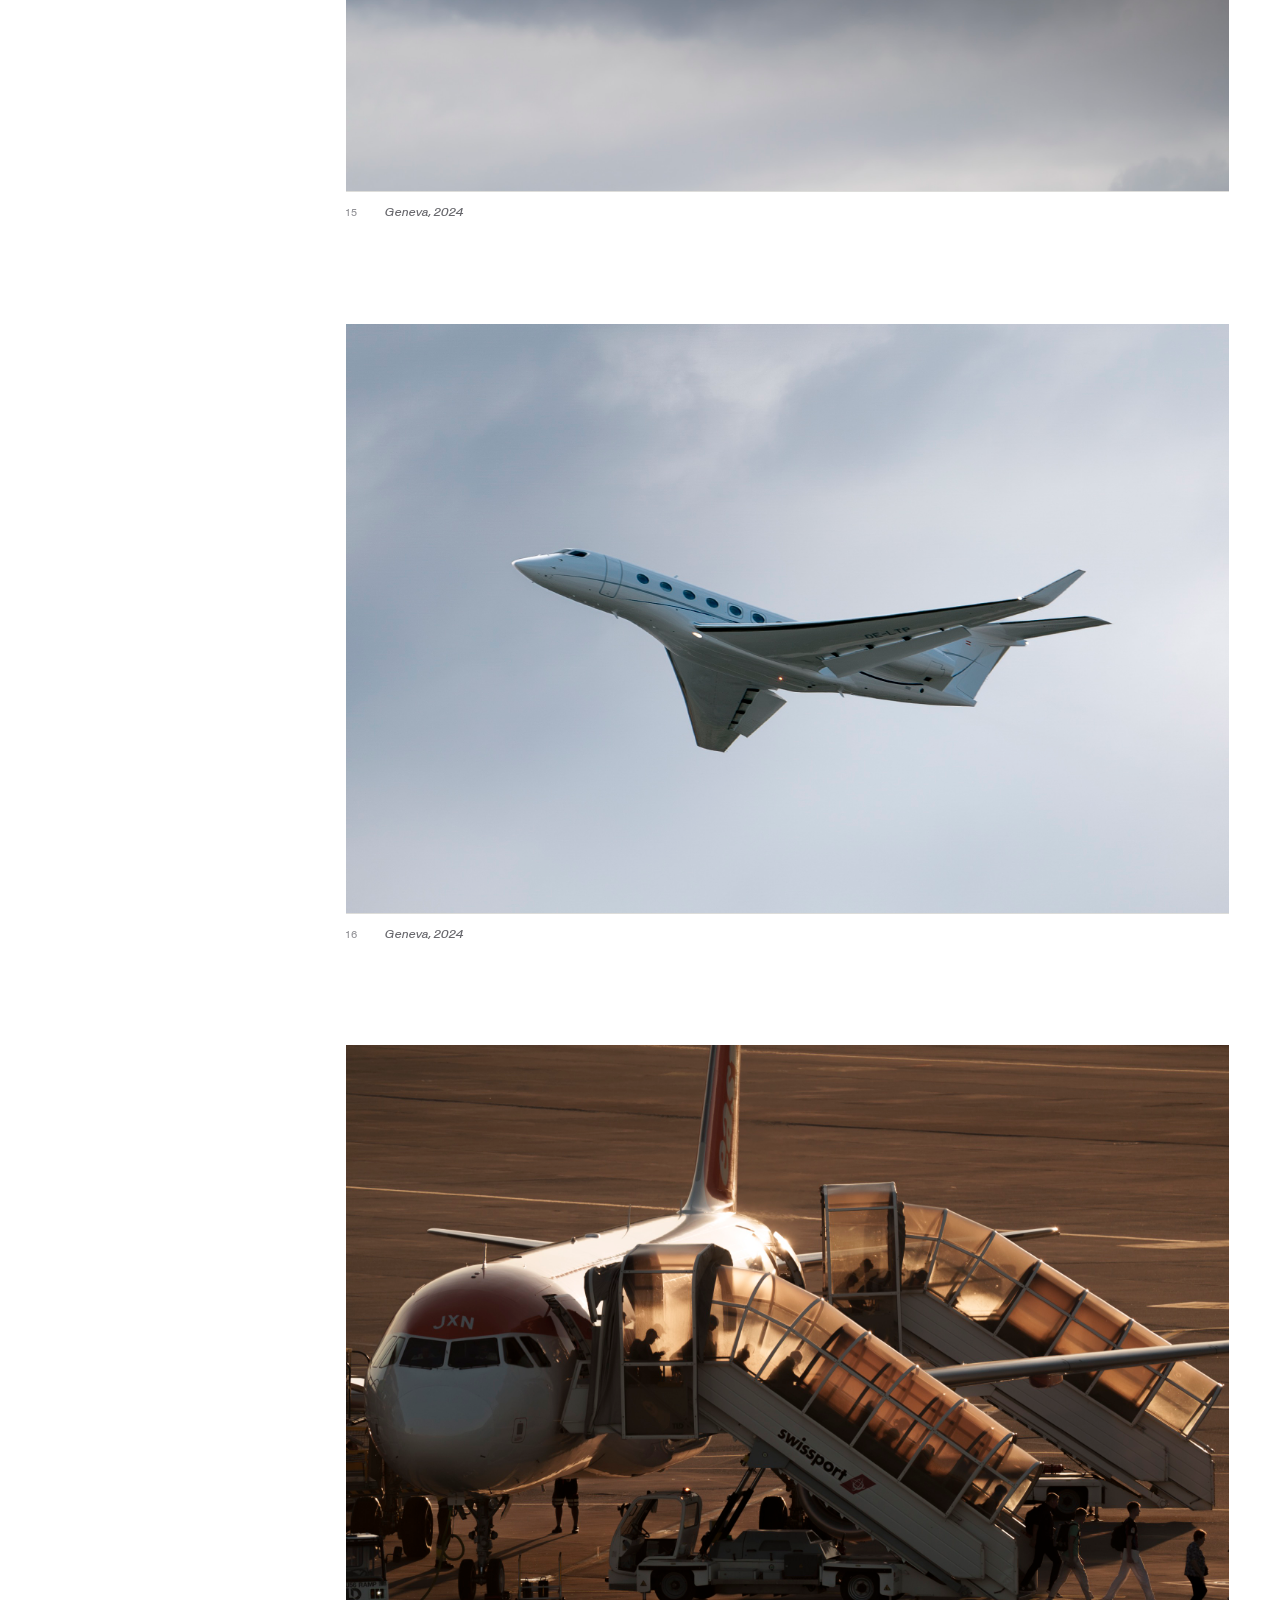
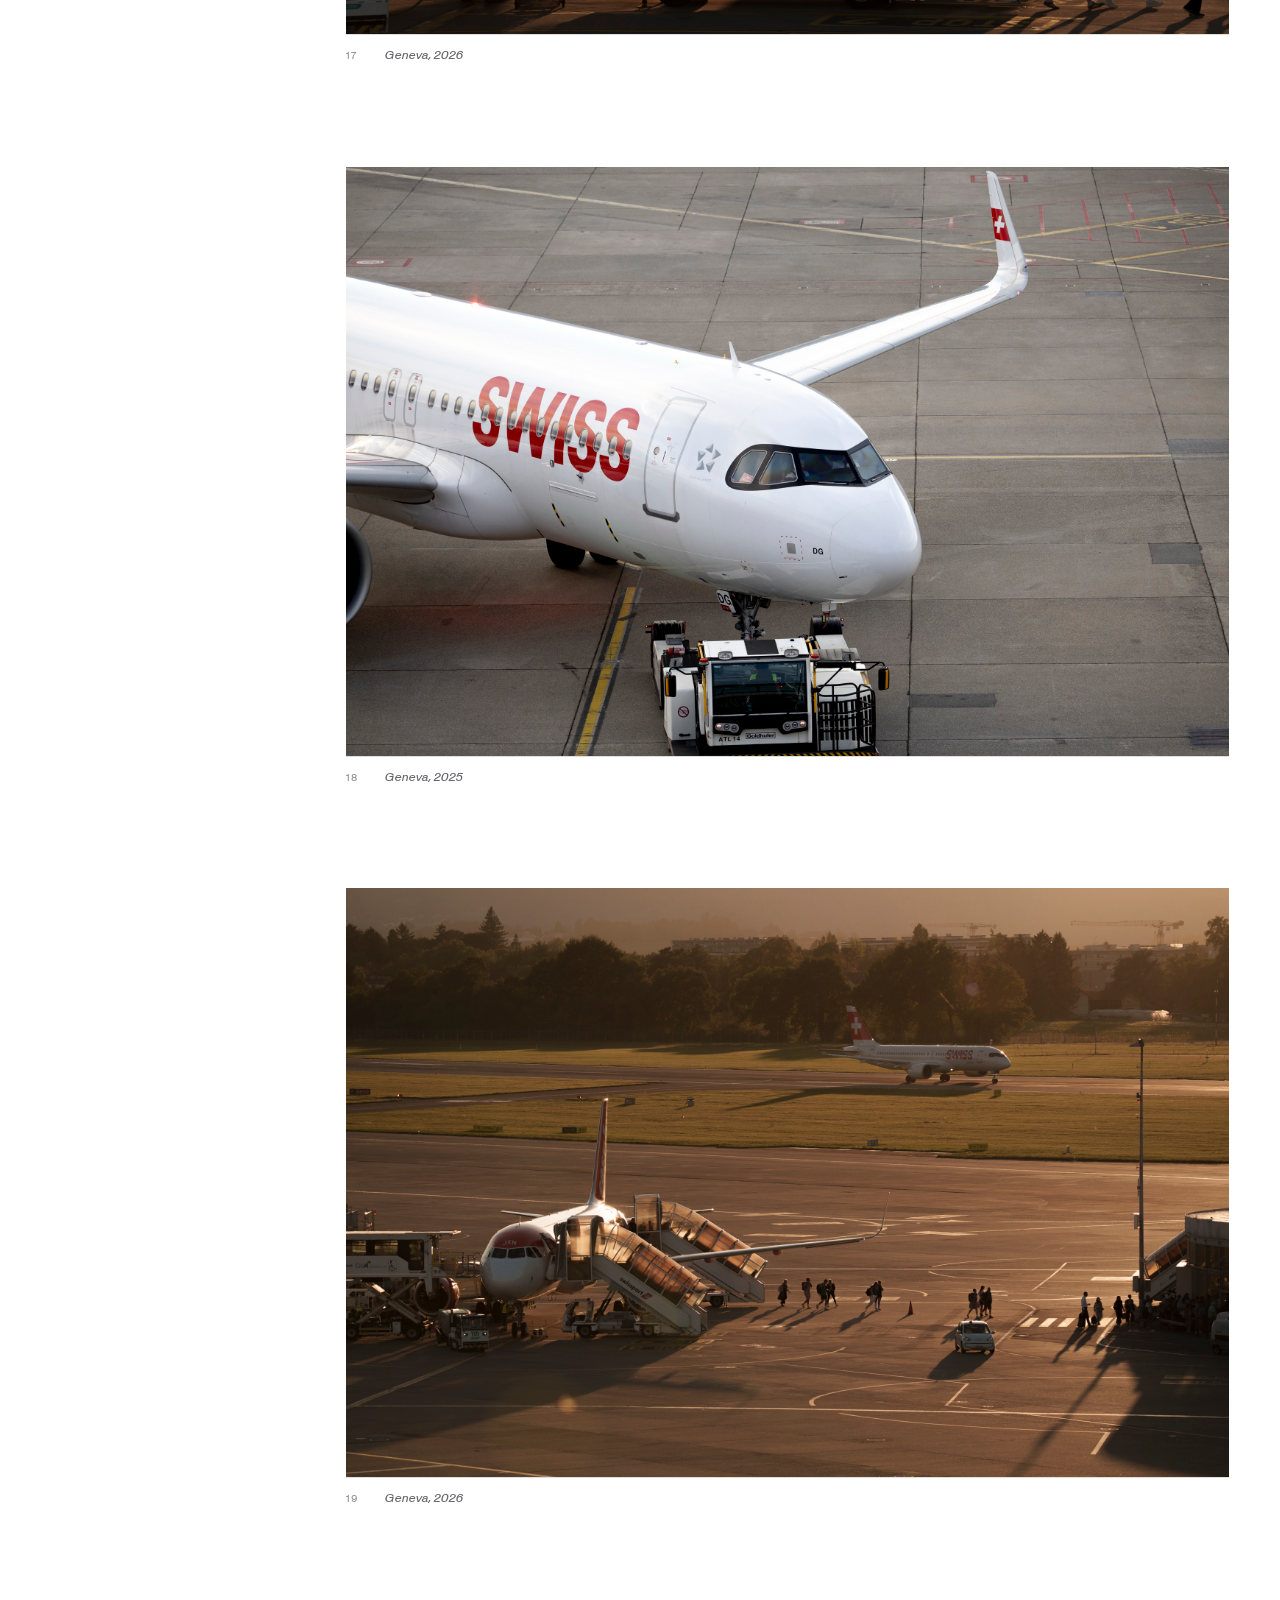
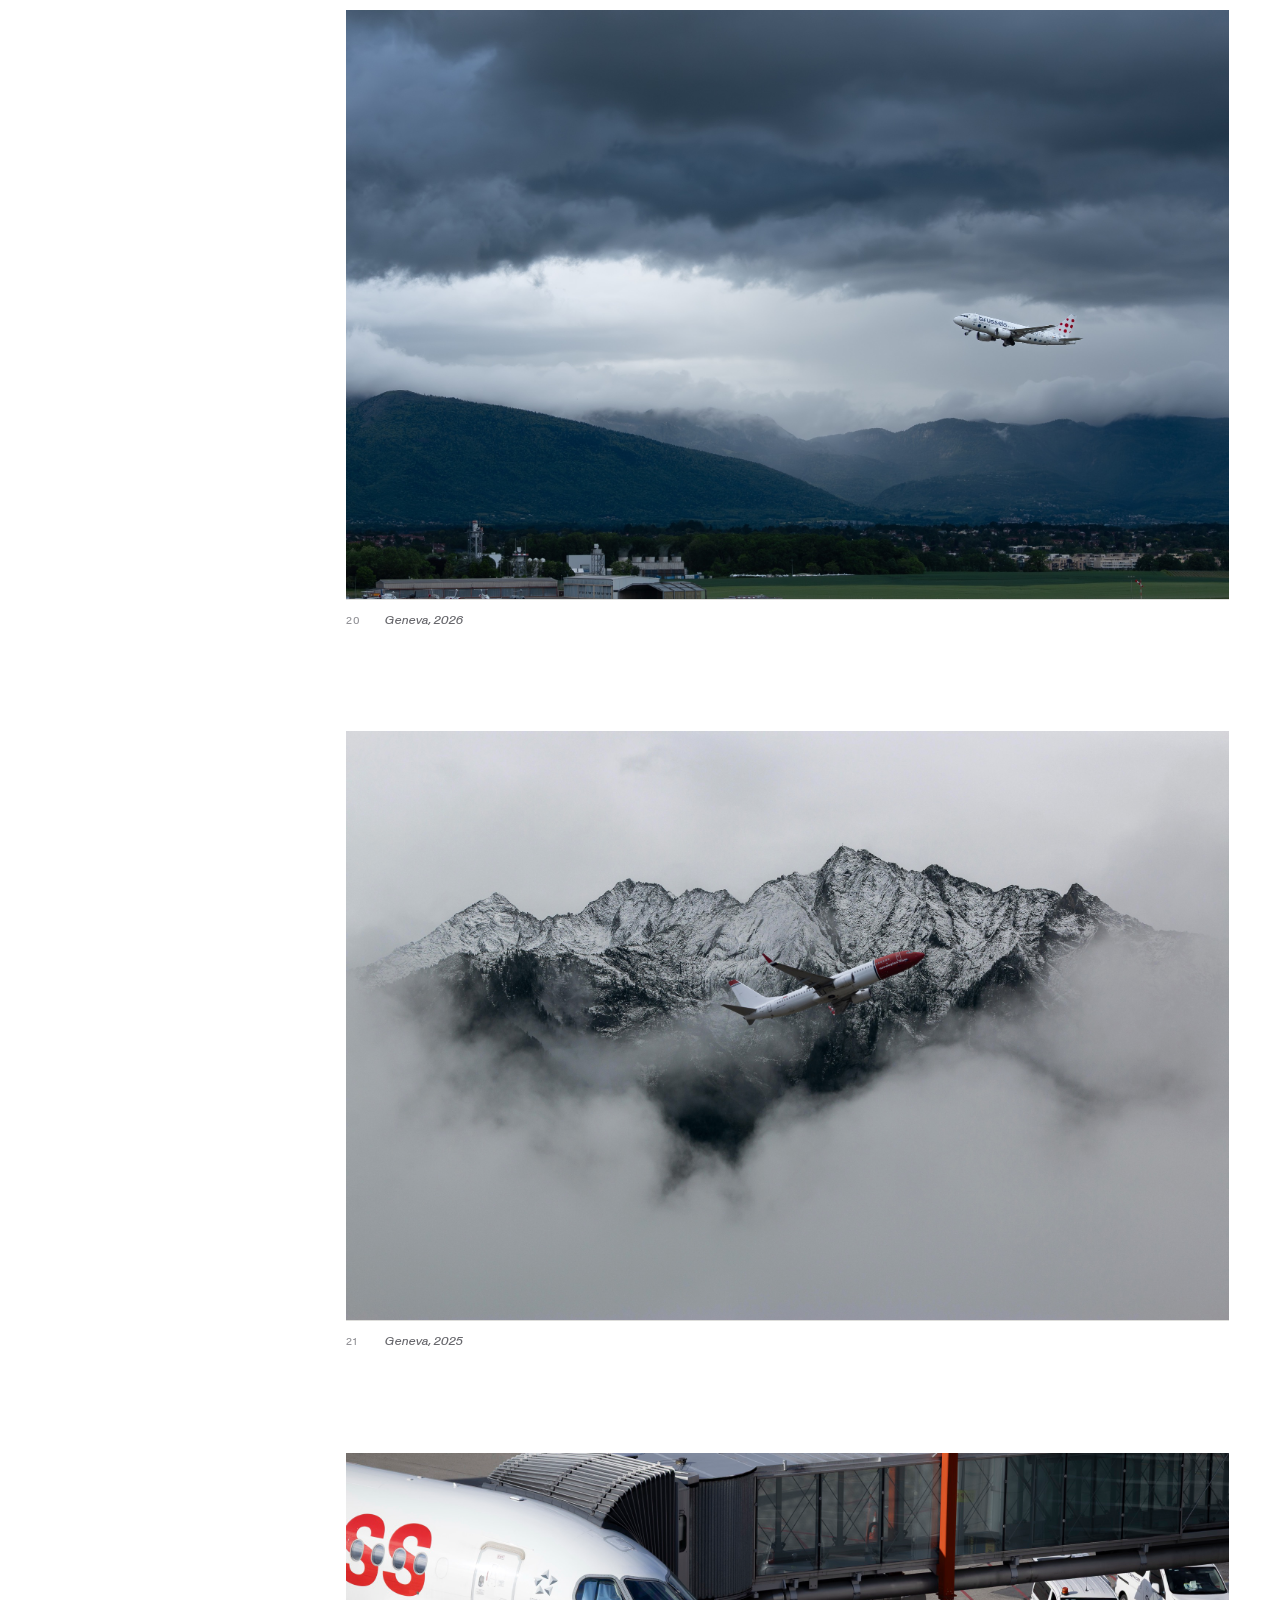
==== commit 4776eb30: "index update" ====
--- a/aircraft_studies.html
+++ b/aircraft_studies.html
@@ -129,13 +129,21 @@
             <figure class="photo-block photo-block--full">
                 <img src="IMG/aircraftStudies/4-web-2400.jpg" alt="Airplane photographed in the sky over Geneva" width="9070" height="6047" loading="lazy" decoding="async" />
                 <figcaption>
+                    <span class="caption-num">03</span>
+                    <span class="caption-text">Geneva, 2026</span>
+                </figcaption>
+            </figure>
+
+            <figure class="photo-block photo-block--full">
+                <img src="IMG/aircraftStudies/5-web-2400.jpg" alt="Airplane photographed in the sky over Geneva" width="8984" height="5989" loading="lazy" decoding="async" />
+                <figcaption>
                     <span class="caption-num">04</span>
                     <span class="caption-text">Geneva, 2026</span>
                 </figcaption>
             </figure>
 
             <figure class="photo-block photo-block--full">
-                <img src="IMG/aircraftStudies/5-web-2400.jpg" alt="Airplane photographed in the sky over Geneva" width="8984" height="5989" loading="lazy" decoding="async" />
+                <img src="IMG/aircraftStudies/6-web-2400.jpg" alt="Airplane photographed in the sky over Geneva" width="9504" height="6336" loading="lazy" decoding="async" />
                 <figcaption>
                     <span class="caption-num">05</span>
                     <span class="caption-text">Geneva, 2026</span>
@@ -143,7 +151,7 @@
             </figure>
 
             <figure class="photo-block photo-block--full">
-                <img src="IMG/aircraftStudies/6-web-2400.jpg" alt="Airplane photographed in the sky over Geneva" width="9504" height="6336" loading="lazy" decoding="async" />
+                <img src="IMG/aircraftStudies/7-web-2400.jpg" alt="Airplane photographed in the sky over Geneva" width="7941" height="5294" loading="lazy" decoding="async" />
                 <figcaption>
                     <span class="caption-num">06</span>
                     <span class="caption-text">Geneva, 2026</span>
@@ -151,7 +159,7 @@
             </figure>
 
             <figure class="photo-block photo-block--full">
-                <img src="IMG/aircraftStudies/7-web-2400.jpg" alt="Airplane photographed in the sky over Geneva" width="7941" height="5294" loading="lazy" decoding="async" />
+                <img src="IMG/aircraftStudies/8-web-2400.jpg" alt="Airplane photographed in the sky over Geneva" width="7240" height="4827" loading="lazy" decoding="async" />
                 <figcaption>
                     <span class="caption-num">07</span>
                     <span class="caption-text">Geneva, 2026</span>
@@ -159,33 +167,41 @@
             </figure>
 
             <figure class="photo-block photo-block--full">
-                <img src="IMG/aircraftStudies/8-web-2400.jpg" alt="Airplane photographed in the sky over Geneva" width="7240" height="4827" loading="lazy" decoding="async" />
+                <img src="IMG/aircraftStudies/9-web-2400.jpg" alt="Airplane photographed in the sky over Geneva" width="9504" height="6336" loading="lazy" decoding="async" />
                 <figcaption>
                     <span class="caption-num">08</span>
-                    <span class="caption-text">Geneva, 2026</span>
-                </figcaption>
-            </figure>
-
-            <figure class="photo-block photo-block--full">
-                <img src="IMG/aircraftStudies/9-web-2400.jpg" alt="Airplane photographed in the sky over Geneva" width="9504" height="6336" loading="lazy" decoding="async" />
+                    <span class="caption-text">Geneva, 2025</span>
+                </figcaption>
+            </figure>
+
+            <figure class="photo-block photo-block--full">
+                <img src="IMG/aircraftStudies/10-web-2400.jpg" alt="Airplane photographed in the sky over Geneva" width="9210" height="6140" loading="lazy" decoding="async" />
                 <figcaption>
                     <span class="caption-num">09</span>
-                    <span class="caption-text">Geneva, 2025</span>
-                </figcaption>
-            </figure>
-
-            <figure class="photo-block photo-block--full">
-                <img src="IMG/aircraftStudies/10-web-2400.jpg" alt="Airplane photographed in the sky over Geneva" width="9210" height="6140" loading="lazy" decoding="async" />
+                    <span class="caption-text">Geneva, 2026</span>
+                </figcaption>
+            </figure>
+
+            <figure class="photo-block photo-block--full">
+                <img src="IMG/aircraftStudies/11-web-2400.jpg" alt="Airplane photographed in the sky over Geneva" width="7007" height="4671" loading="lazy" decoding="async" />
                 <figcaption>
                     <span class="caption-num">10</span>
-                    <span class="caption-text">Geneva, 2026</span>
-                </figcaption>
-            </figure>
-
-            <figure class="photo-block photo-block--full">
-                <img src="IMG/aircraftStudies/11-web-2400.jpg" alt="Airplane photographed in the sky over Geneva" width="7007" height="4671" loading="lazy" decoding="async" />
+                    <span class="caption-text">Geneva, 2025</span>
+                </figcaption>
+            </figure>
+
+            <figure class="photo-block photo-block--full">
+                <img src="IMG/aircraftStudies/13-web-2400.jpg" alt="Airplane photographed in the sky over Geneva" width="8178" height="5452" loading="lazy" decoding="async" />
                 <figcaption>
                     <span class="caption-num">11</span>
+                    <span class="caption-text">Geneva, 2026</span>
+                </figcaption>
+            </figure>
+
+            <figure class="photo-block photo-block--full">
+                <img src="IMG/aircraftStudies/14-web-2400.jpg" alt="Airplane photographed in the sky over Geneva" width="7389" height="4926" loading="lazy" decoding="async" />
+                <figcaption>
+                    <span class="caption-num">12</span>
                     <span class="caption-text">Geneva, 2025</span>
                 </figcaption>
             </figure>
@@ -193,7 +209,55 @@
             <figure class="photo-block photo-block--full">
                 <img src="IMG/aircraftStudies/15-web-2400.jpg" alt="Airplane photographed in the sky over Geneva" width="6787" height="4525" loading="lazy" decoding="async" />
                 <figcaption>
-                    <span class="caption-num">12</span>
+                    <span class="caption-num">13</span>
+                    <span class="caption-text">Geneva, 2026</span>
+                </figcaption>
+            </figure>
+
+            <figure class="photo-block photo-block--full">
+                <img src="IMG/aircraftStudies/16-web-2400.jpg" alt="Airplane photographed in the sky over Geneva" width="8811" height="5874" loading="lazy" decoding="async" />
+                <figcaption>
+                    <span class="caption-num">14</span>
+                    <span class="caption-text">Geneva, 2025</span>
+                </figcaption>
+            </figure>
+
+            <figure class="photo-block photo-block--full">
+                <img src="IMG/aircraftStudies/18-web-2400.jpg" alt="Airplane photographed in the sky over Geneva" width="9504" height="6336" loading="lazy" decoding="async" />
+                <figcaption>
+                    <span class="caption-num">15</span>
+                    <span class="caption-text">Geneva, 2024</span>
+                </figcaption>
+            </figure>
+
+            <figure class="photo-block photo-block--full">
+                <img src="IMG/aircraftStudies/19-web-2400.jpg" alt="Airplane photographed in the sky over Geneva" width="2155" height="1437" loading="lazy" decoding="async" />
+                <figcaption>
+                    <span class="caption-num">16</span>
+                    <span class="caption-text">Geneva, 2024</span>
+                </figcaption>
+            </figure>
+
+            <figure class="photo-block photo-block--full">
+                <img src="IMG/aircraftStudies/20-web-2400.jpg" alt="Airplane photographed in the sky over Geneva" width="9025" height="6017" loading="lazy" decoding="async" />
+                <figcaption>
+                    <span class="caption-num">17</span>
+                    <span class="caption-text">Geneva, 2026</span>
+                </figcaption>
+            </figure>
+
+            <figure class="photo-block photo-block--full">
+                <img src="IMG/aircraftStudies/21-web-2400.jpg" alt="Airplane photographed in the sky over Geneva" width="6000" height="4000" loading="lazy" decoding="async" />
+                <figcaption>
+                    <span class="caption-num">18</span>
+                    <span class="caption-text">Geneva, 2025</span>
+                </figcaption>
+            </figure>
+
+            <figure class="photo-block photo-block--full">
+                <img src="IMG/aircraftStudies/22-web-2400.jpg" alt="Airplane photographed in the sky over Geneva" width="9504" height="6336" loading="lazy" decoding="async" />
+                <figcaption>
+                    <span class="caption-num">19</span>
                     <span class="caption-text">Geneva, 2026</span>
                 </figcaption>
             </figure>
@@ -201,16 +265,35 @@
             <figure class="photo-block photo-block--full">
                 <img src="IMG/aircraftStudies/23-web-2400.jpg" alt="Airplane photographed in the sky over Geneva" width="3752" height="2814" loading="lazy" decoding="async" />
                 <figcaption>
-                    <span class="caption-num">13</span>
-                    <span class="caption-text">Geneva, 2026</span>
-                </figcaption>
-            </figure>
+                    <span class="caption-num">20</span>
+                    <span class="caption-text">Geneva, 2026</span>
+                </figcaption>
+            </figure>
+
             <figure class="photo-block photo-block--full">
                 <img src="IMG/aircraftStudies/24-web-2400.jpg" data-full="IMG/aircraftStudies/24.png" alt="Airplane photographed in the sky over Geneva" width="5472" height="3648" loading="lazy" decoding="async" />
                 <figcaption>
-                    <span class="caption-num">14</span>
-                    <span class="caption-text">Geneva, 2025</span>
-                </figcaption>
+                    <span class="caption-num">21</span>
+                    <span class="caption-text">Geneva, 2025</span>
+                </figcaption>
+            </figure>
+
+            <figure class="photo-block photo-block--full">
+                <img src="IMG/aircraftStudies/25-web-2400.jpg" alt="Airplane photographed in the sky over Geneva" width="6000" height="4000" loading="lazy" decoding="async" />
+                <figcaption>
+                    <span class="caption-num">22</span>
+                    <span class="caption-text">Geneva, 2026</span>
+                </figcaption>
+            </figure>
+
+            <figure class="photo-block photo-block--full">
+                <img src="IMG/aircraftStudies/26-web-2400.jpg" alt="Airplane photographed in the sky over Geneva" width="9504" height="6336" loading="lazy" decoding="async" />
+                <figcaption>
+                    <span class="caption-num">23</span>
+                    <span class="caption-text">Geneva, 2025</span>
+                </figcaption>
+            </figure>
+
             </figure>
         </div>
 
--- a/style.css
+++ b/style.css
@@ -46,6 +46,16 @@
 }
 
 h3::selection {
+  color: rgb(4, 4, 4);
+  background-color: rgba(4, 255, 0, 0.669);
+}
+
+a::selection {
+  color: rgb(4, 4, 4);
+  background-color: rgba(4, 255, 0, 0.669);
+}
+
+html::selection {
   color: rgb(4, 4, 4);
   background-color: rgba(4, 255, 0, 0.669);
 }
@@ -428,8 +438,8 @@
 
 .lightbox__image {
   width: auto;
-  max-width: 100%;
-  max-height: calc(100vh - 8rem);
+  max-width: 70%;
+  max-height: calc(100vh - 15rem);
   object-fit: contain;
   margin: auto;
   box-shadow: 0 1.5rem 4rem rgb(0 0 0 / 25%);
@@ -524,6 +534,14 @@
 
 .photo-block--portrait img {
   aspect-ratio: 2 / 3;
+}
+.photo-block--portraitCarre {
+  width: 100%;
+}
+
+
+.photo-block--portraitCarre img {
+  aspect-ratio: 1 / 1;
 }
 
 .photo-block--wide {
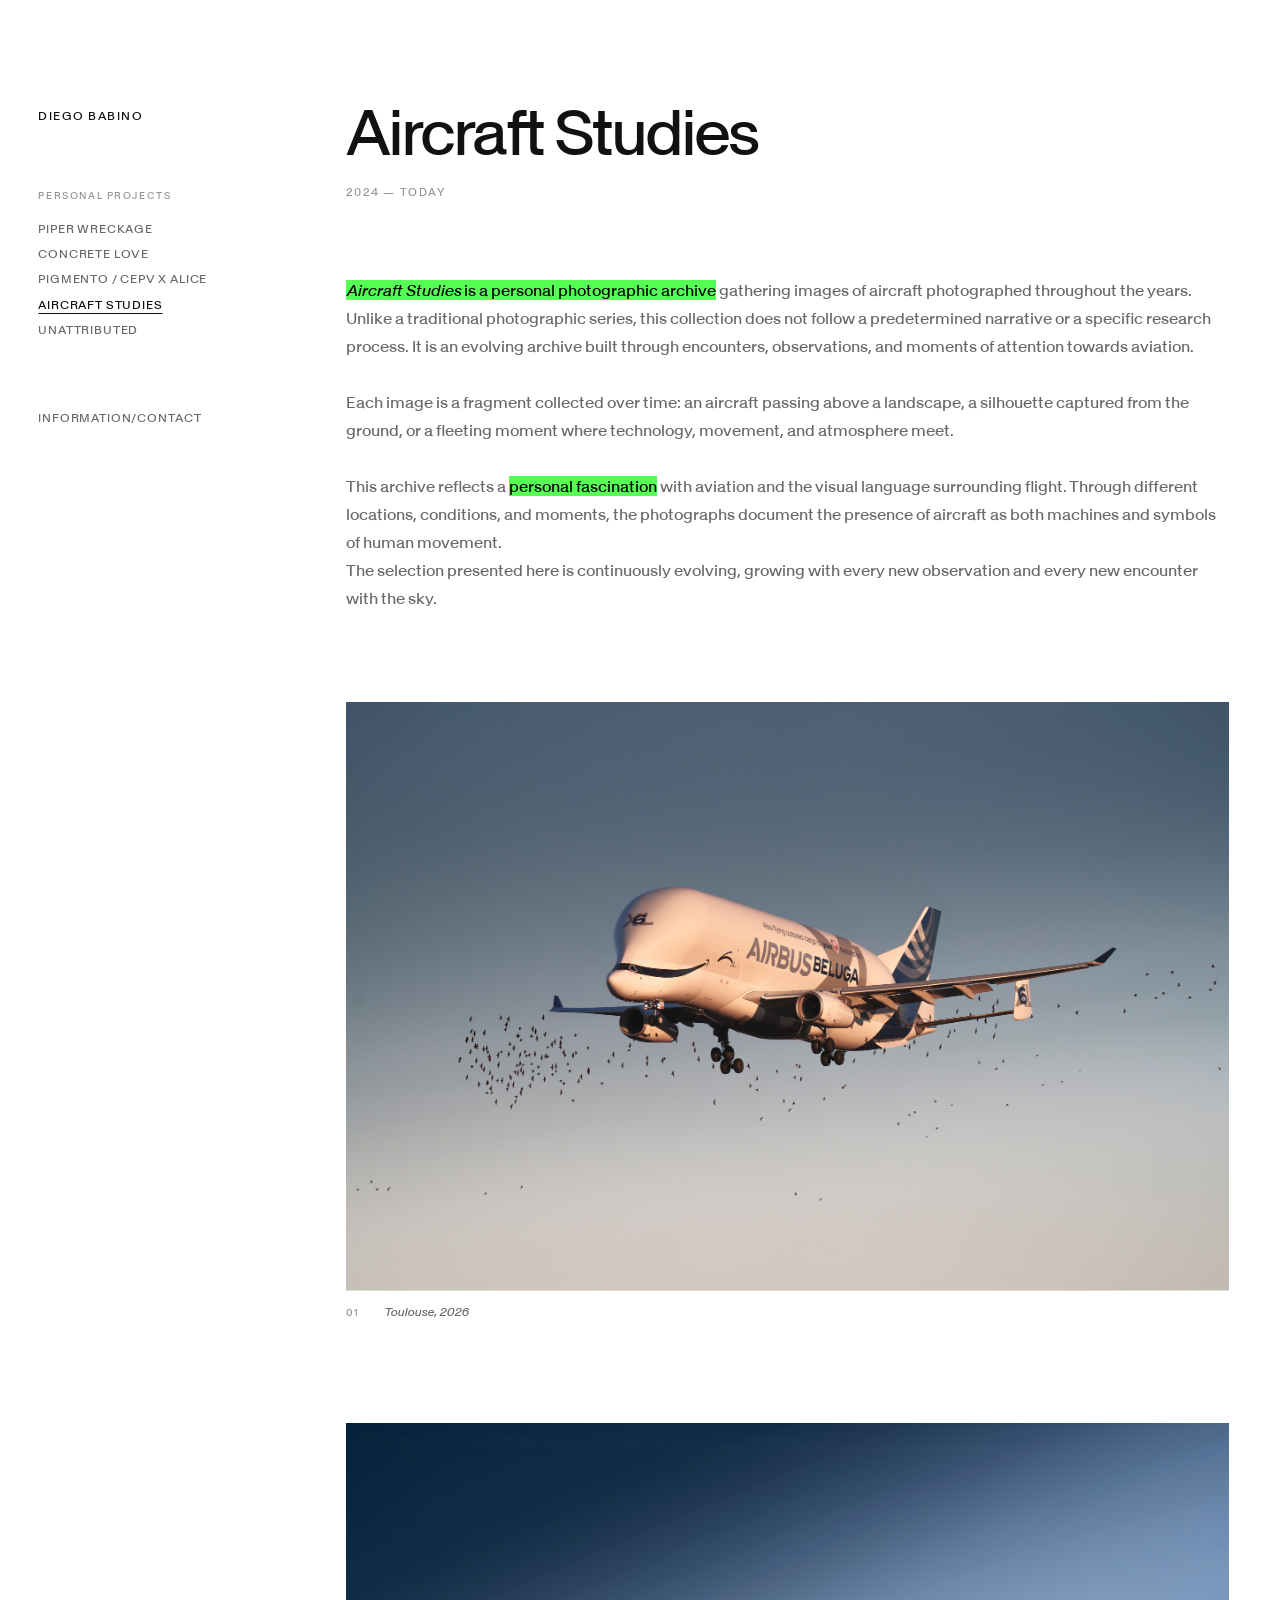
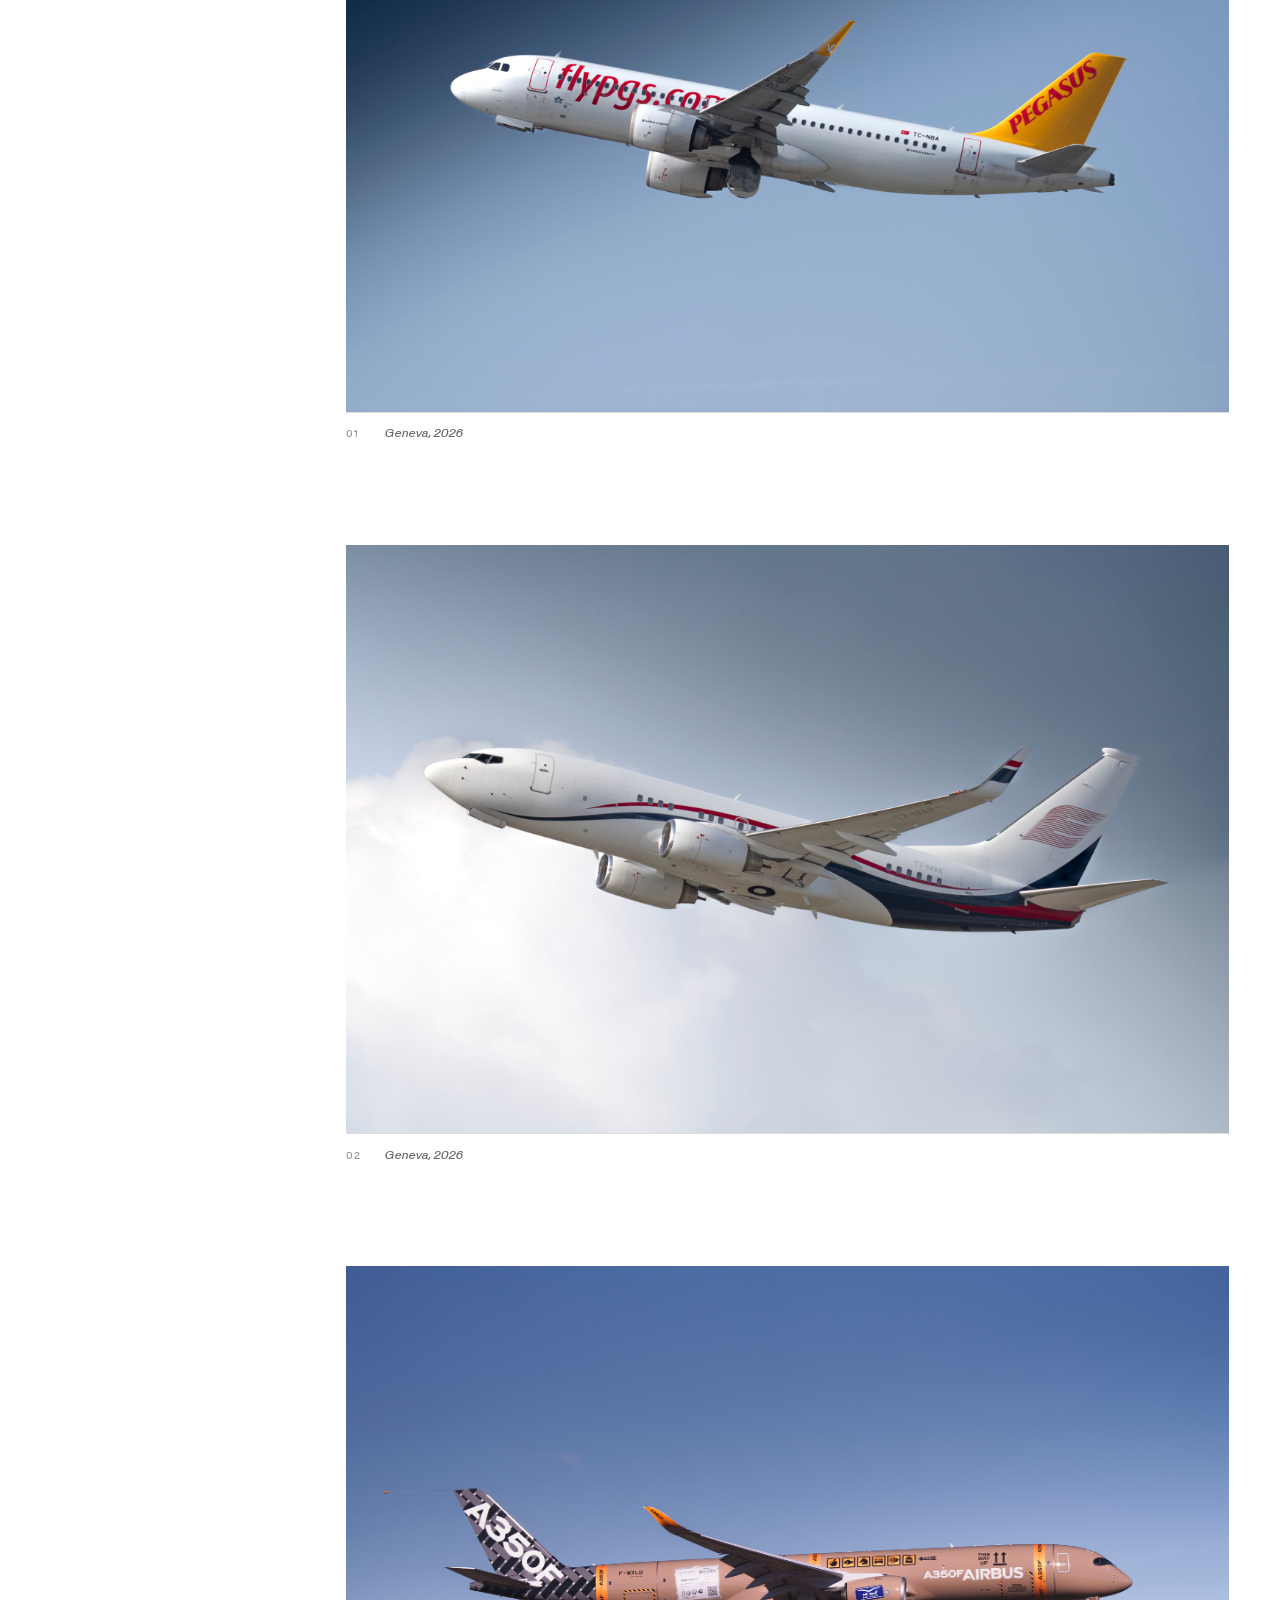
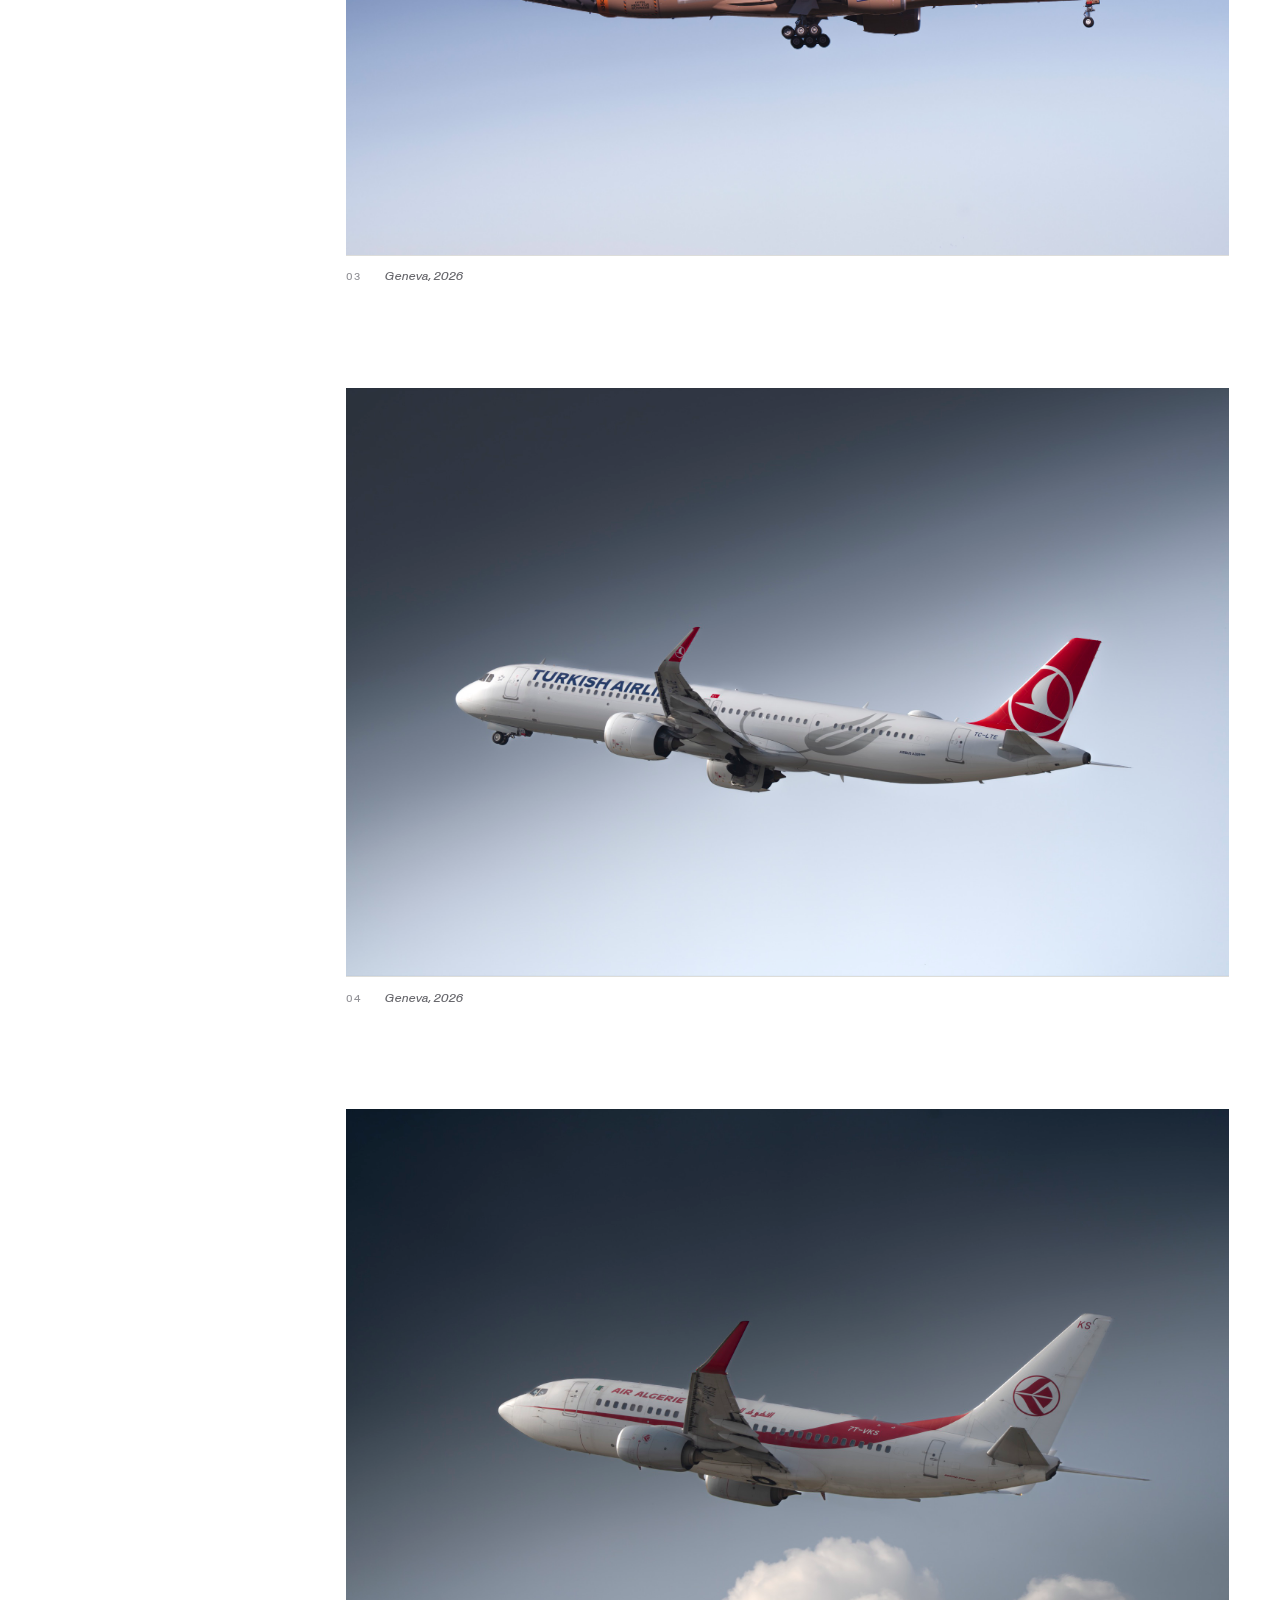
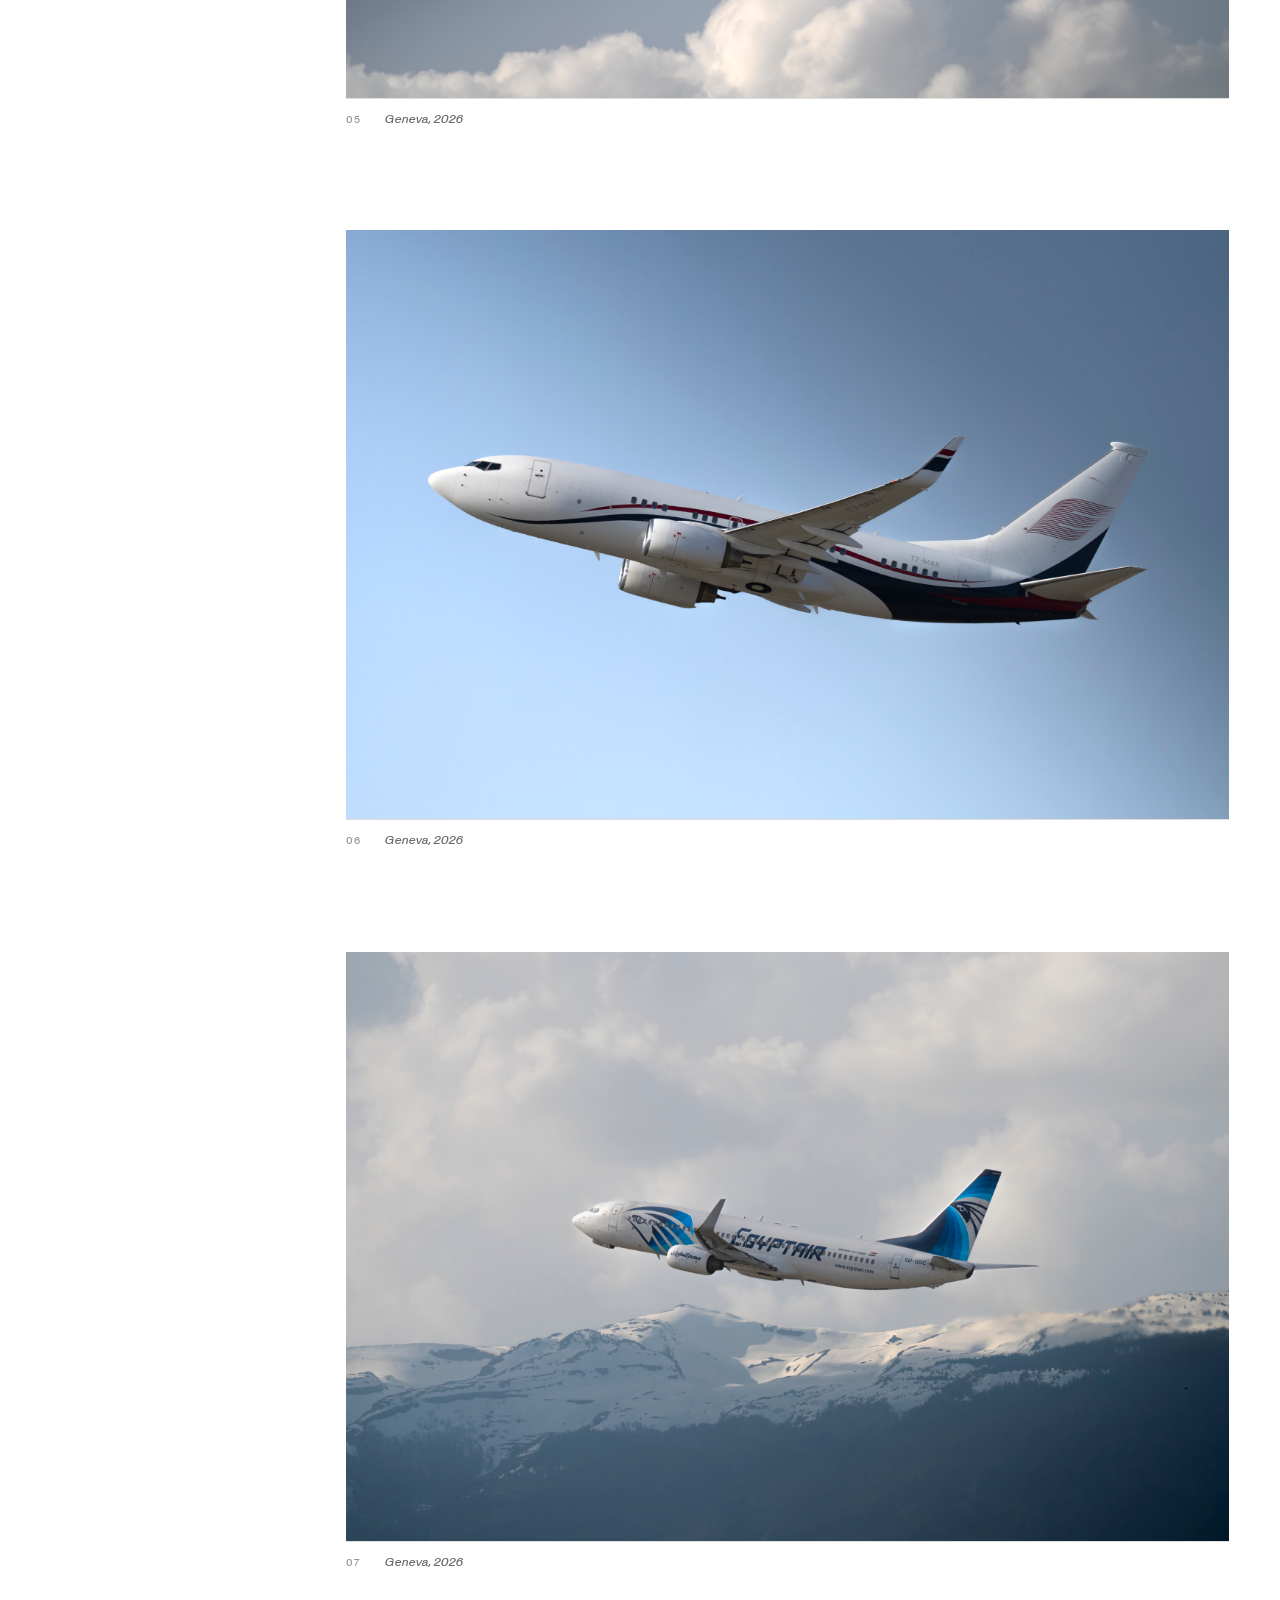
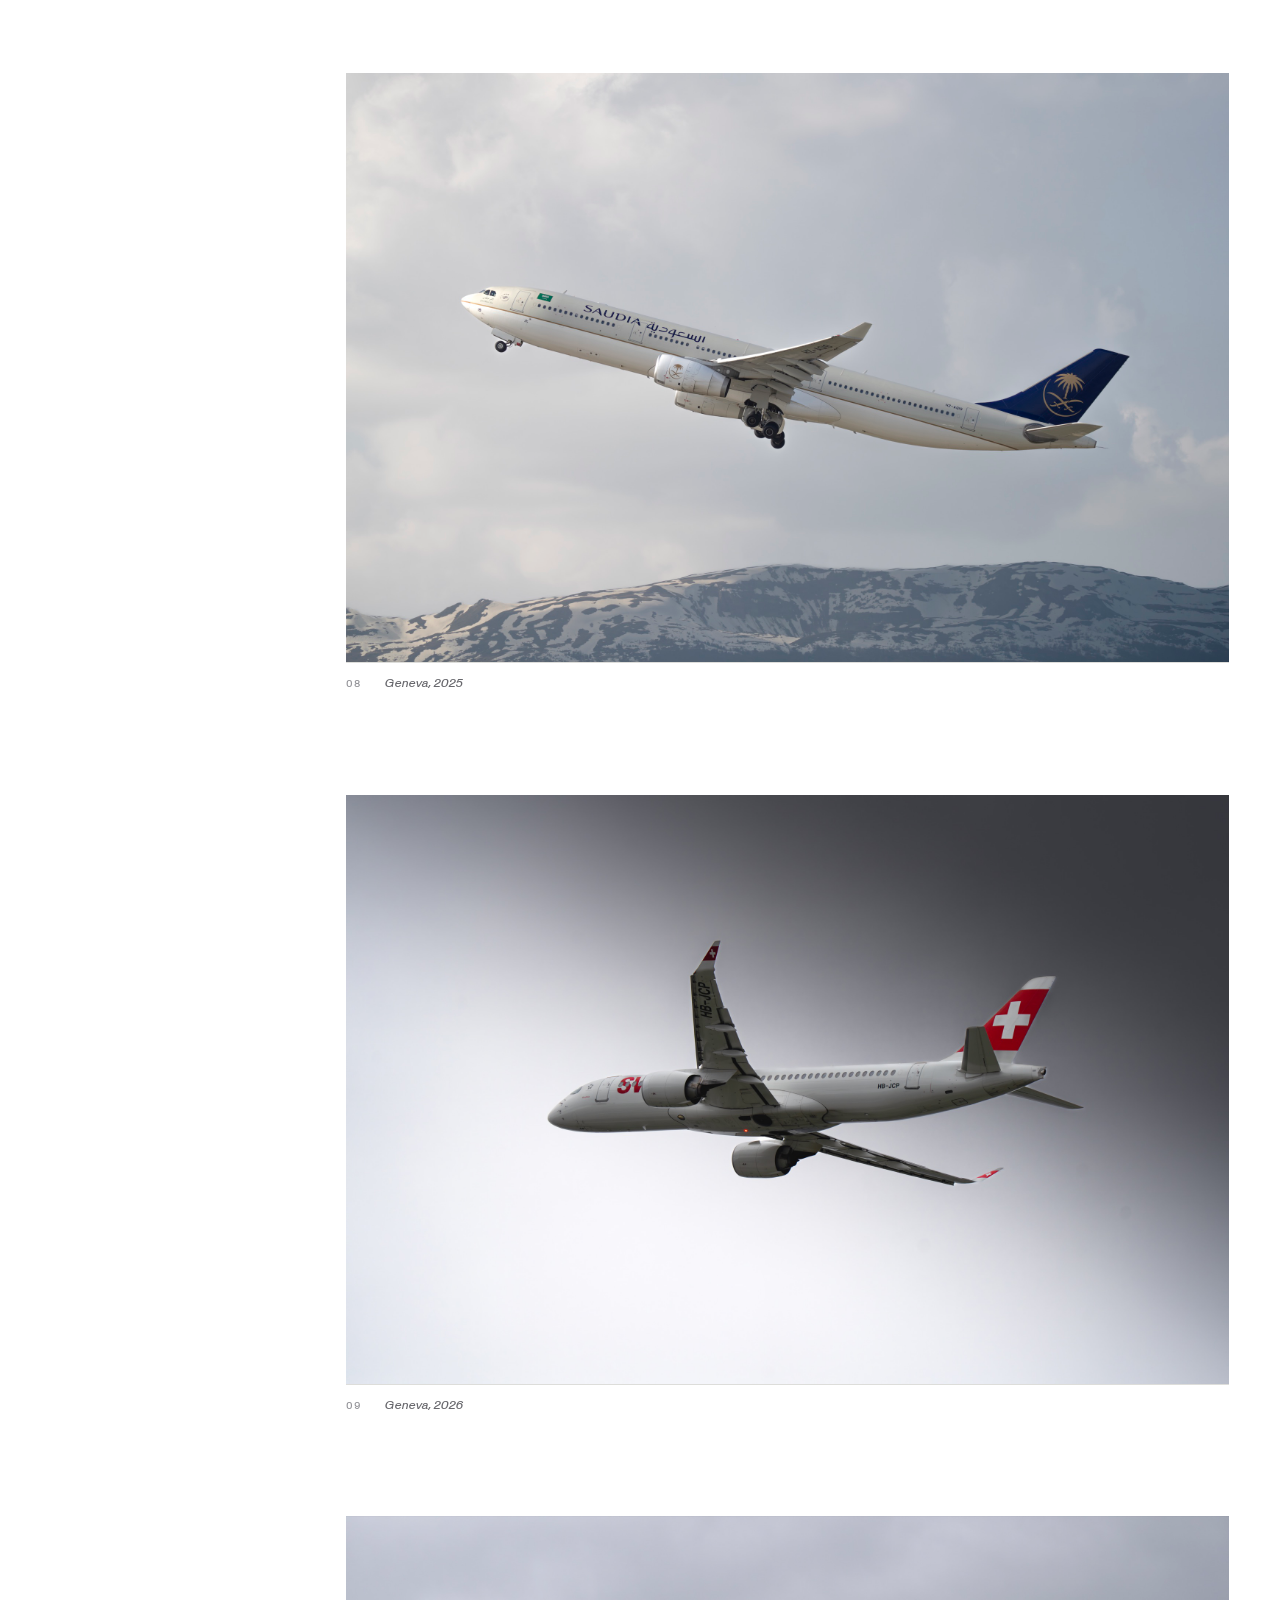
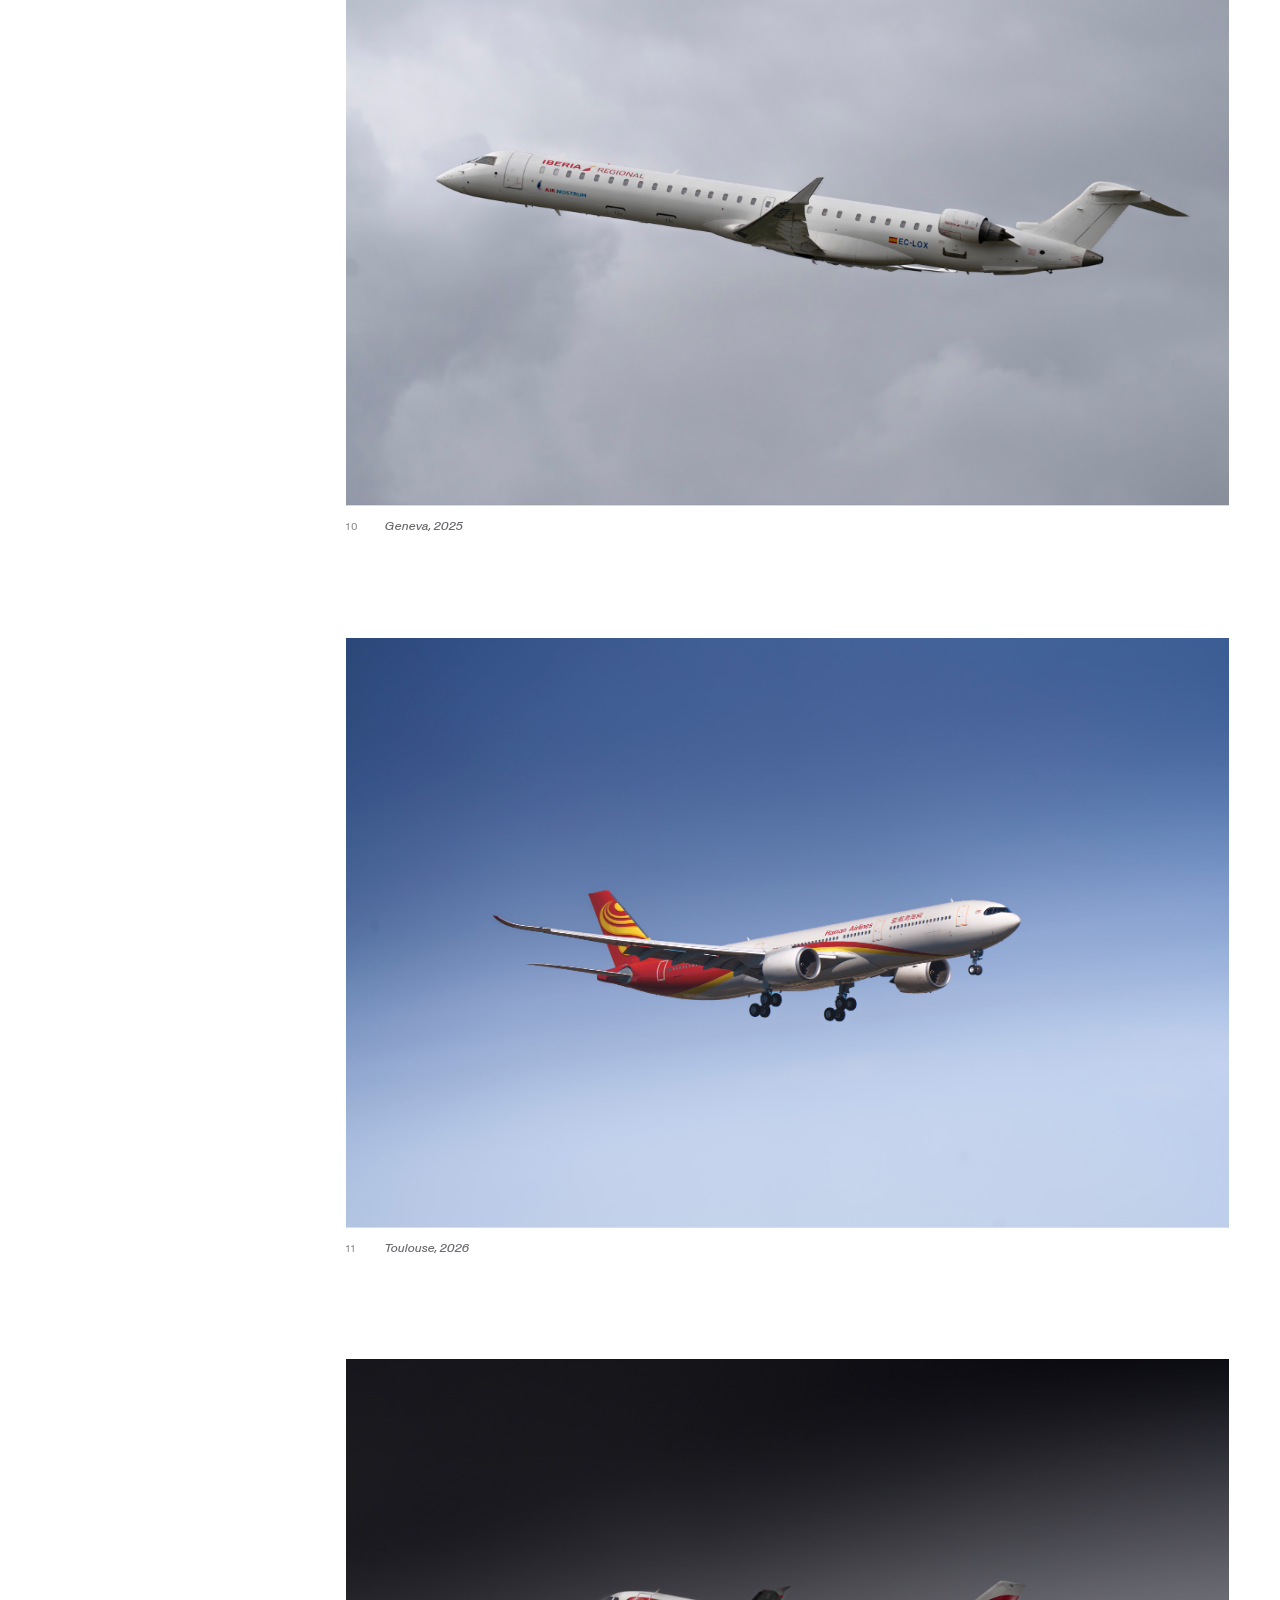
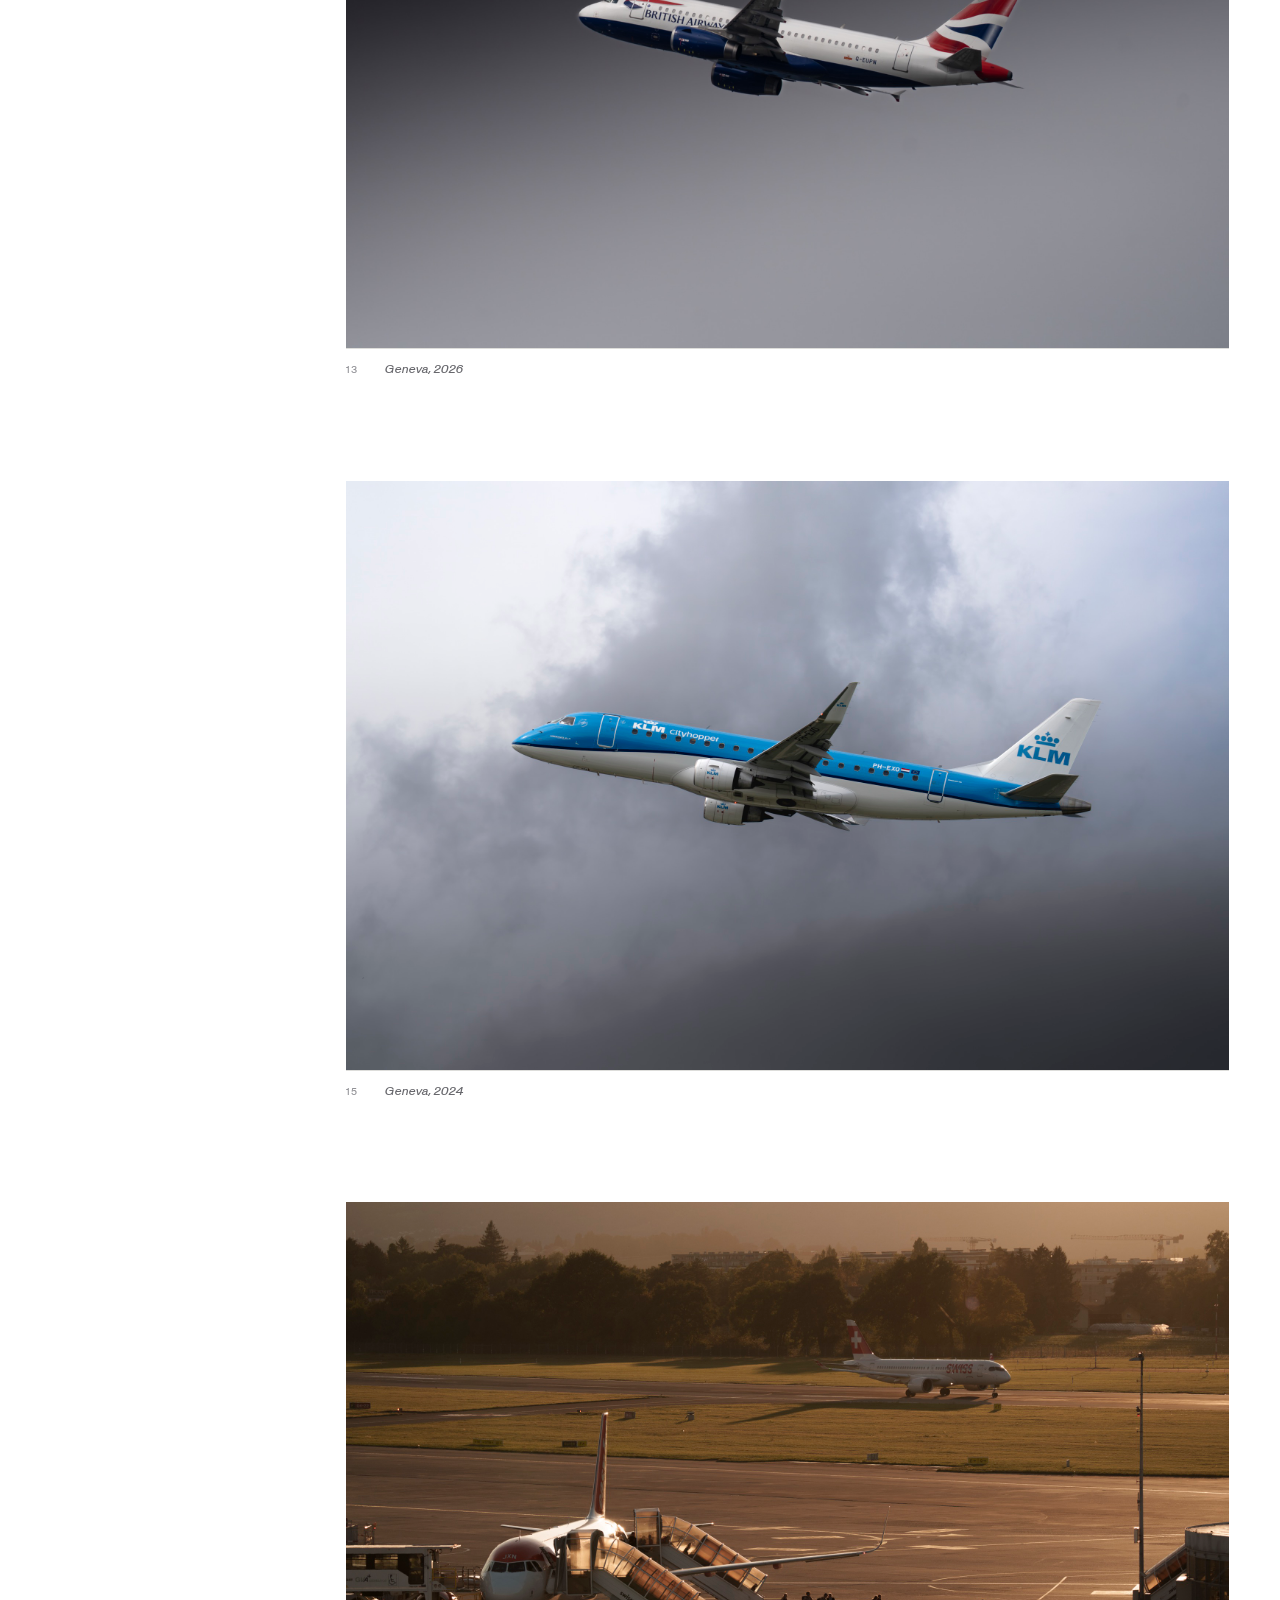
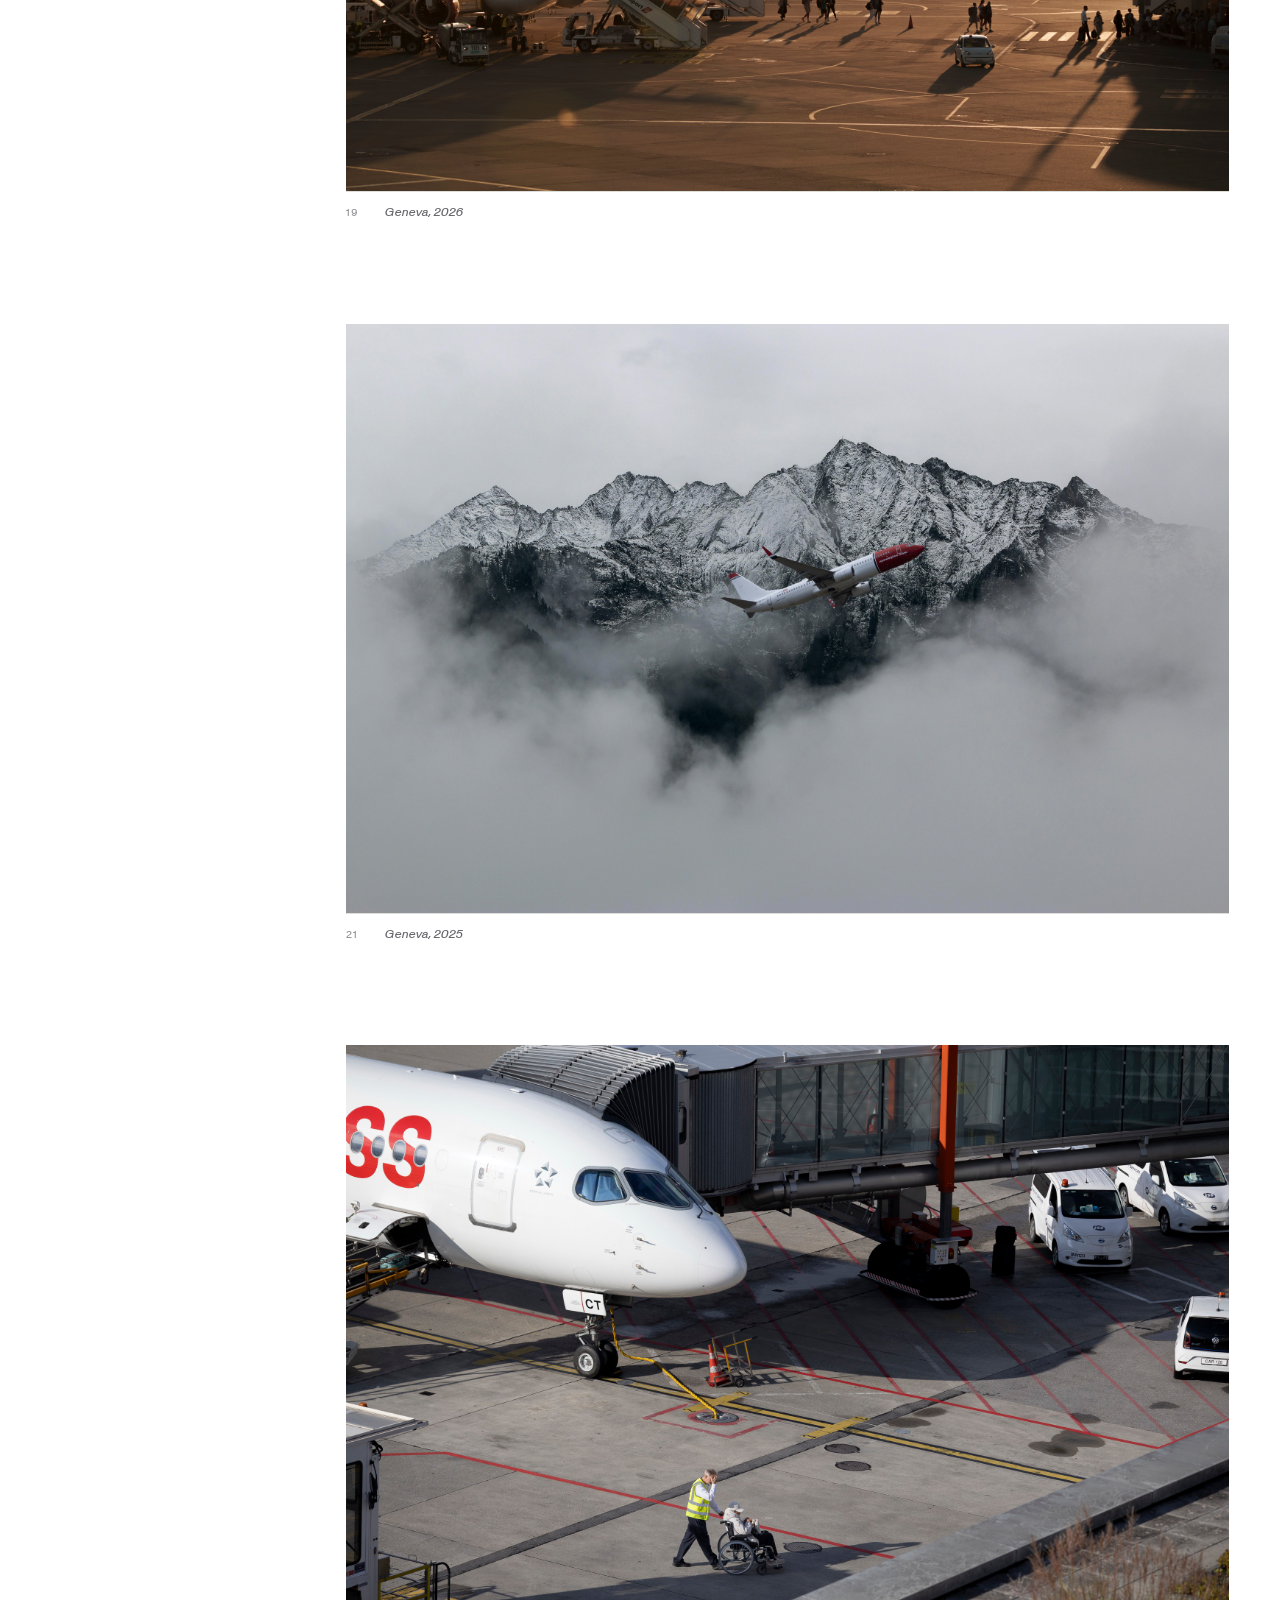
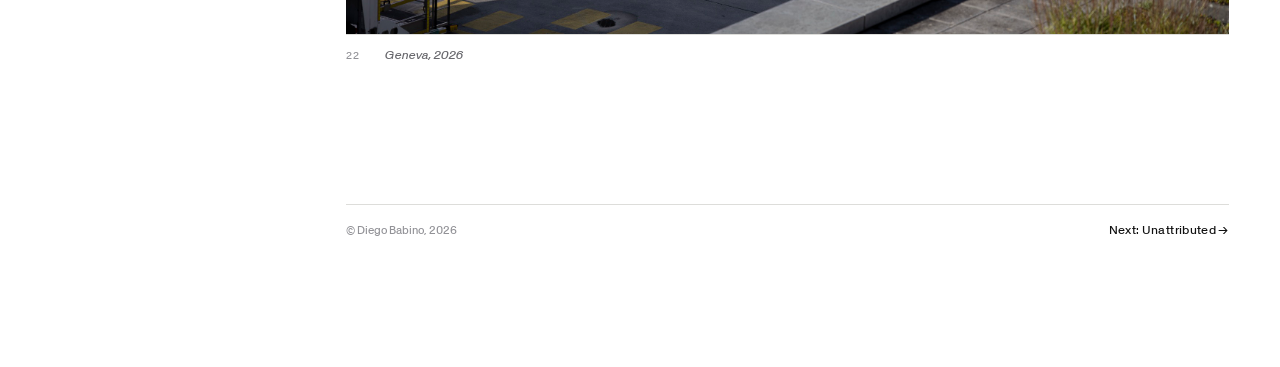
==== commit 7f4e084d: "index update" ====
--- a/aircraft_studies.html
+++ b/aircraft_studies.html
@@ -71,7 +71,7 @@
 
         <header class="project-header">
             <h1 class="project-title">Aircraft Studies</h1>
-            <p class="project-year">2025 — Today</p>
+            <p class="project-year">2024 — Today</p>
 
             <br>
 
@@ -111,6 +111,14 @@
         <div class="photo-series">
 
             <figure class="photo-block photo-block--full">
+                <img src="IMG/aircraftStudies/00-web-2000.jpg" alt="Airplane photographed in the sky over Toulouse" width="8717" height="5811" loading="eager" fetchpriority="high" decoding="async" />
+                <figcaption>
+                    <span class="caption-num">01</span>
+                    <span class="caption-text">Toulouse, 2026</span>
+                </figcaption>
+            </figure>
+
+            <figure class="photo-block photo-block--full">
                 <img src="IMG/aircraftStudies/1-web-2400.jpg" alt="Airplane photographed in the sky over Geneva" width="8717" height="5811" loading="eager" fetchpriority="high" decoding="async" />
                 <figcaption>
                     <span class="caption-num">01</span>
@@ -127,13 +135,14 @@
             </figure>
 
             <figure class="photo-block photo-block--full">
-                <img src="IMG/aircraftStudies/4-web-2400.jpg" alt="Airplane photographed in the sky over Geneva" width="9070" height="6047" loading="lazy" decoding="async" />
+                <img src="IMG/aircraftStudies/3.jpg" alt="Airplane photographed in the sky over Geneva" width="9070" height="6047" loading="lazy" decoding="async" />
                 <figcaption>
                     <span class="caption-num">03</span>
                     <span class="caption-text">Geneva, 2026</span>
                 </figcaption>
             </figure>
 
+            <!-- A CHANGER -->
             <figure class="photo-block photo-block--full">
                 <img src="IMG/aircraftStudies/5-web-2400.jpg" alt="Airplane photographed in the sky over Geneva" width="8984" height="5989" loading="lazy" decoding="async" />
                 <figcaption>
@@ -191,18 +200,10 @@
             </figure>
 
             <figure class="photo-block photo-block--full">
-                <img src="IMG/aircraftStudies/13-web-2400.jpg" alt="Airplane photographed in the sky over Geneva" width="8178" height="5452" loading="lazy" decoding="async" />
+                <img src="IMG/aircraftStudies/12-web-2000.jpg" alt="Airplane photographed in the sky over Toulouse" width="8178" height="5452" loading="lazy" decoding="async" />
                 <figcaption>
                     <span class="caption-num">11</span>
-                    <span class="caption-text">Geneva, 2026</span>
-                </figcaption>
-            </figure>
-
-            <figure class="photo-block photo-block--full">
-                <img src="IMG/aircraftStudies/14-web-2400.jpg" alt="Airplane photographed in the sky over Geneva" width="7389" height="4926" loading="lazy" decoding="async" />
-                <figcaption>
-                    <span class="caption-num">12</span>
-                    <span class="caption-text">Geneva, 2025</span>
+                    <span class="caption-text">Toulouse, 2026</span>
                 </figcaption>
             </figure>
 
@@ -215,15 +216,7 @@
             </figure>
 
             <figure class="photo-block photo-block--full">
-                <img src="IMG/aircraftStudies/16-web-2400.jpg" alt="Airplane photographed in the sky over Geneva" width="8811" height="5874" loading="lazy" decoding="async" />
-                <figcaption>
-                    <span class="caption-num">14</span>
-                    <span class="caption-text">Geneva, 2025</span>
-                </figcaption>
-            </figure>
-
-            <figure class="photo-block photo-block--full">
-                <img src="IMG/aircraftStudies/18-web-2400.jpg" alt="Airplane photographed in the sky over Geneva" width="9504" height="6336" loading="lazy" decoding="async" />
+                <img src="IMG/aircraftStudies/17-web-2400.jpg" alt="Airplane photographed in the sky over Geneva" width="9504" height="6336" loading="lazy" decoding="async" />
                 <figcaption>
                     <span class="caption-num">15</span>
                     <span class="caption-text">Geneva, 2024</span>
@@ -231,41 +224,9 @@
             </figure>
 
             <figure class="photo-block photo-block--full">
-                <img src="IMG/aircraftStudies/19-web-2400.jpg" alt="Airplane photographed in the sky over Geneva" width="2155" height="1437" loading="lazy" decoding="async" />
-                <figcaption>
-                    <span class="caption-num">16</span>
-                    <span class="caption-text">Geneva, 2024</span>
-                </figcaption>
-            </figure>
-
-            <figure class="photo-block photo-block--full">
-                <img src="IMG/aircraftStudies/20-web-2400.jpg" alt="Airplane photographed in the sky over Geneva" width="9025" height="6017" loading="lazy" decoding="async" />
-                <figcaption>
-                    <span class="caption-num">17</span>
-                    <span class="caption-text">Geneva, 2026</span>
-                </figcaption>
-            </figure>
-
-            <figure class="photo-block photo-block--full">
-                <img src="IMG/aircraftStudies/21-web-2400.jpg" alt="Airplane photographed in the sky over Geneva" width="6000" height="4000" loading="lazy" decoding="async" />
-                <figcaption>
-                    <span class="caption-num">18</span>
-                    <span class="caption-text">Geneva, 2025</span>
-                </figcaption>
-            </figure>
-
-            <figure class="photo-block photo-block--full">
                 <img src="IMG/aircraftStudies/22-web-2400.jpg" alt="Airplane photographed in the sky over Geneva" width="9504" height="6336" loading="lazy" decoding="async" />
                 <figcaption>
                     <span class="caption-num">19</span>
-                    <span class="caption-text">Geneva, 2026</span>
-                </figcaption>
-            </figure>
-
-            <figure class="photo-block photo-block--full">
-                <img src="IMG/aircraftStudies/23-web-2400.jpg" alt="Airplane photographed in the sky over Geneva" width="3752" height="2814" loading="lazy" decoding="async" />
-                <figcaption>
-                    <span class="caption-num">20</span>
                     <span class="caption-text">Geneva, 2026</span>
                 </figcaption>
             </figure>
@@ -286,22 +247,14 @@
                 </figcaption>
             </figure>
 
-            <figure class="photo-block photo-block--full">
-                <img src="IMG/aircraftStudies/26-web-2400.jpg" alt="Airplane photographed in the sky over Geneva" width="9504" height="6336" loading="lazy" decoding="async" />
-                <figcaption>
-                    <span class="caption-num">23</span>
-                    <span class="caption-text">Geneva, 2025</span>
-                </figcaption>
-            </figure>
-
-            </figure>
-        </div>
-
-
-        <footer class="project-footer">
-            <span>© Diego Babino, 2026</span>
-            <a href="index.html" class="next-project">← Back: Home</a>
-        </footer>
+            </figure>
+        </div> 
+
+
+    <footer class="project-footer">
+      <span>© Diego Babino, 2026</span>
+      <a href="unattributed.html" class="next-project">Next: Unattributed →</a>
+    </footer>
 
     </main>
 
